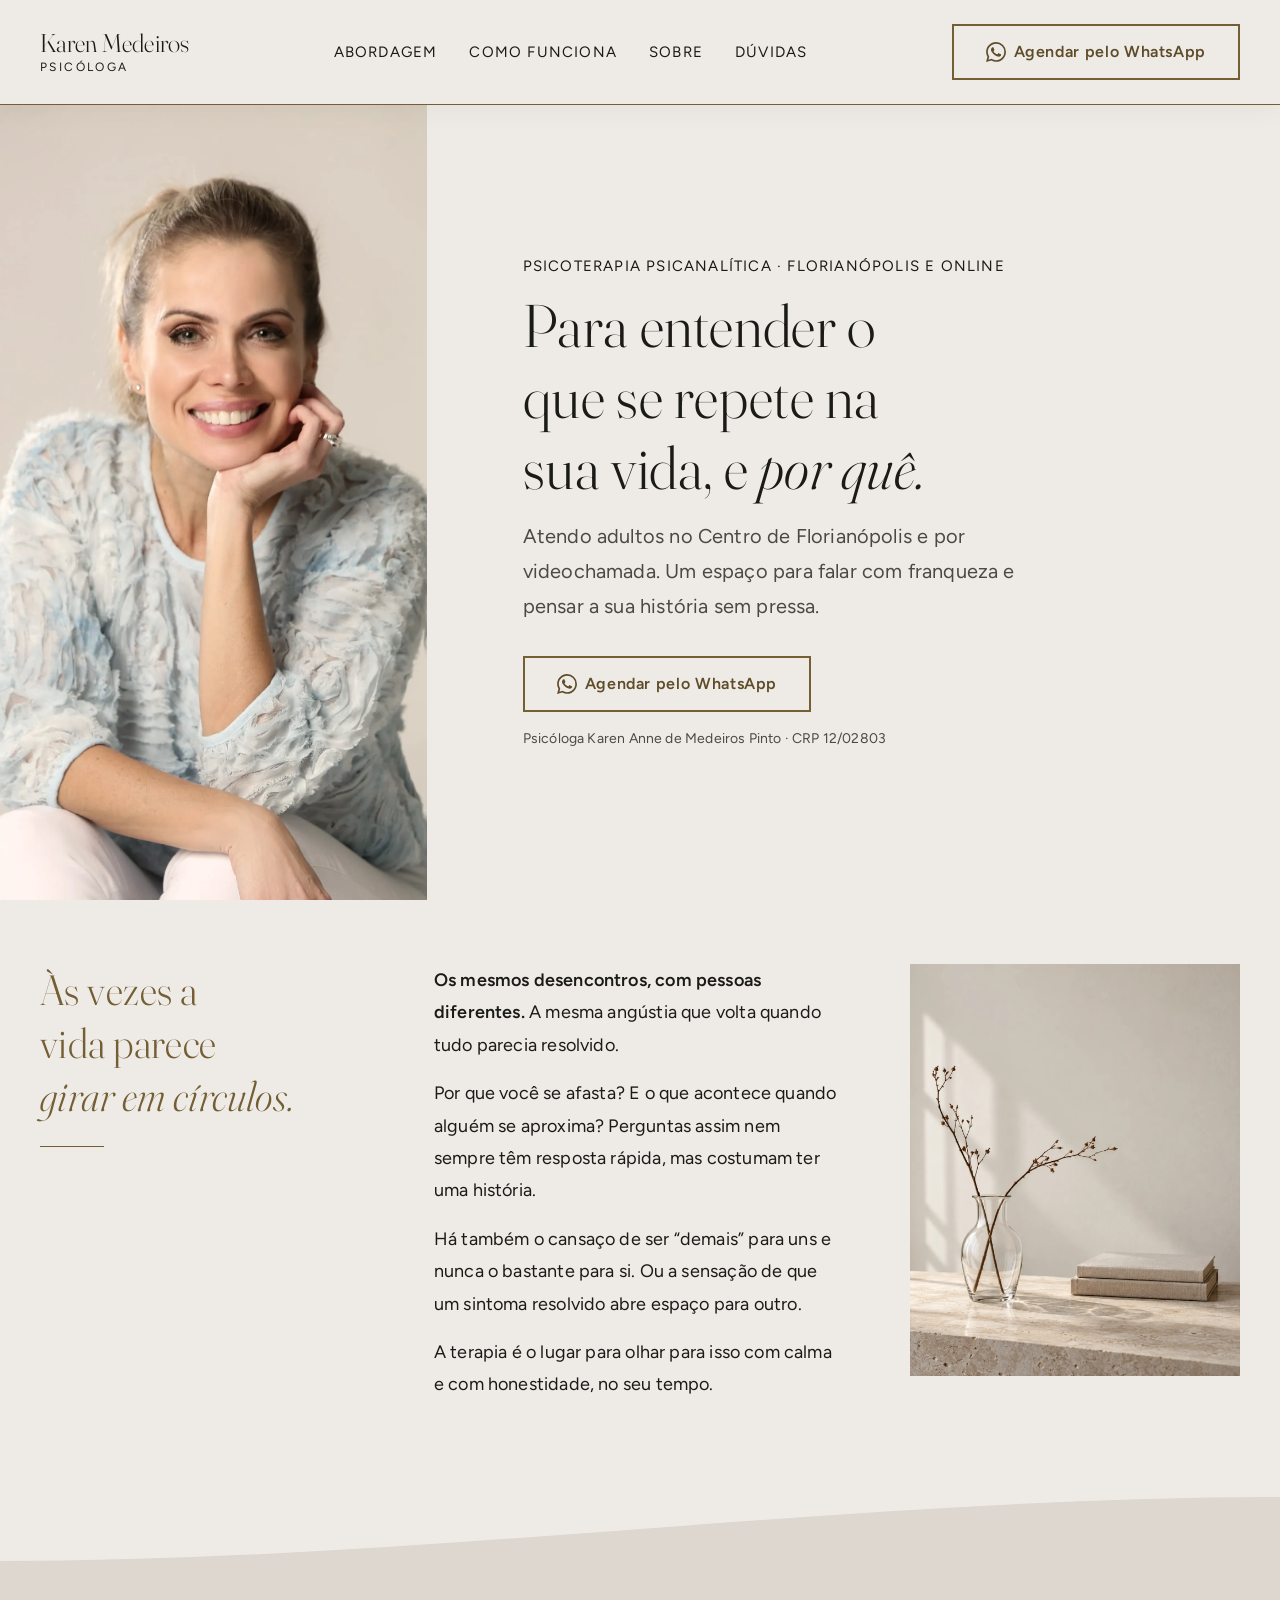
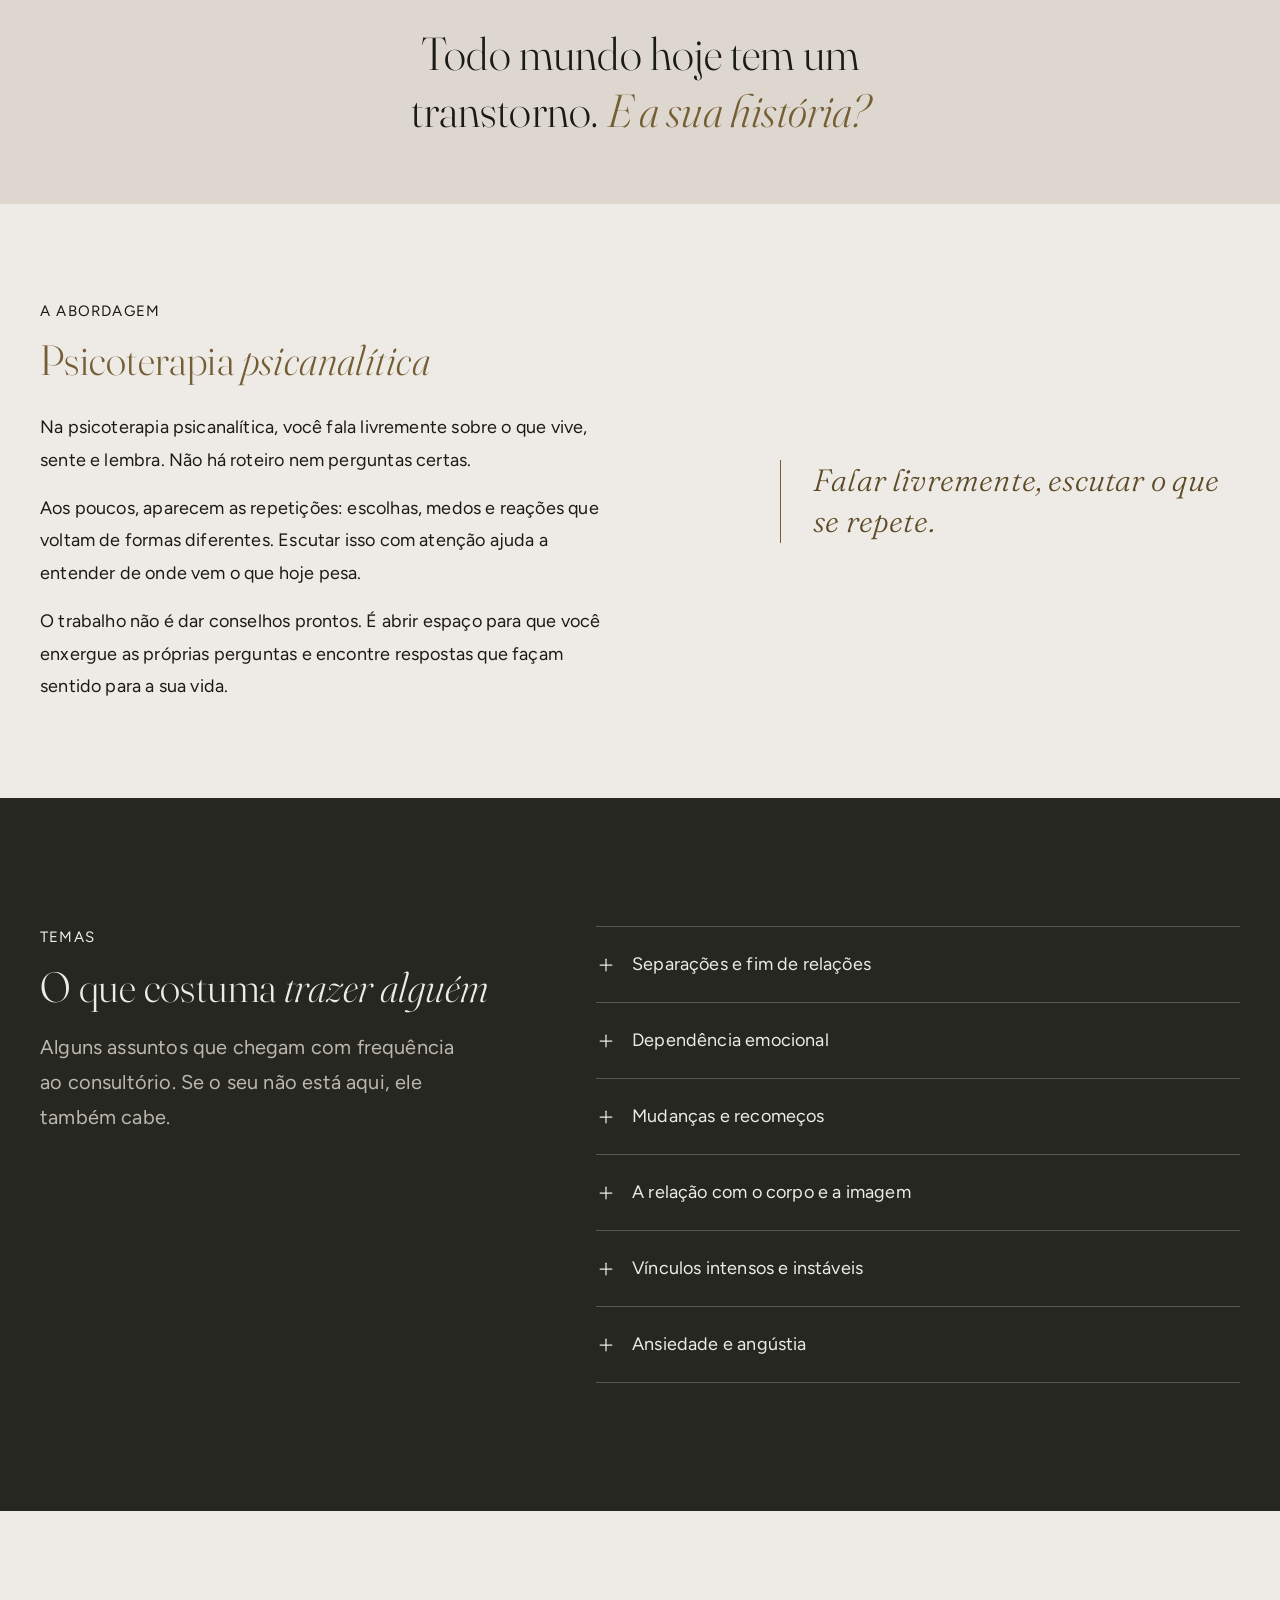
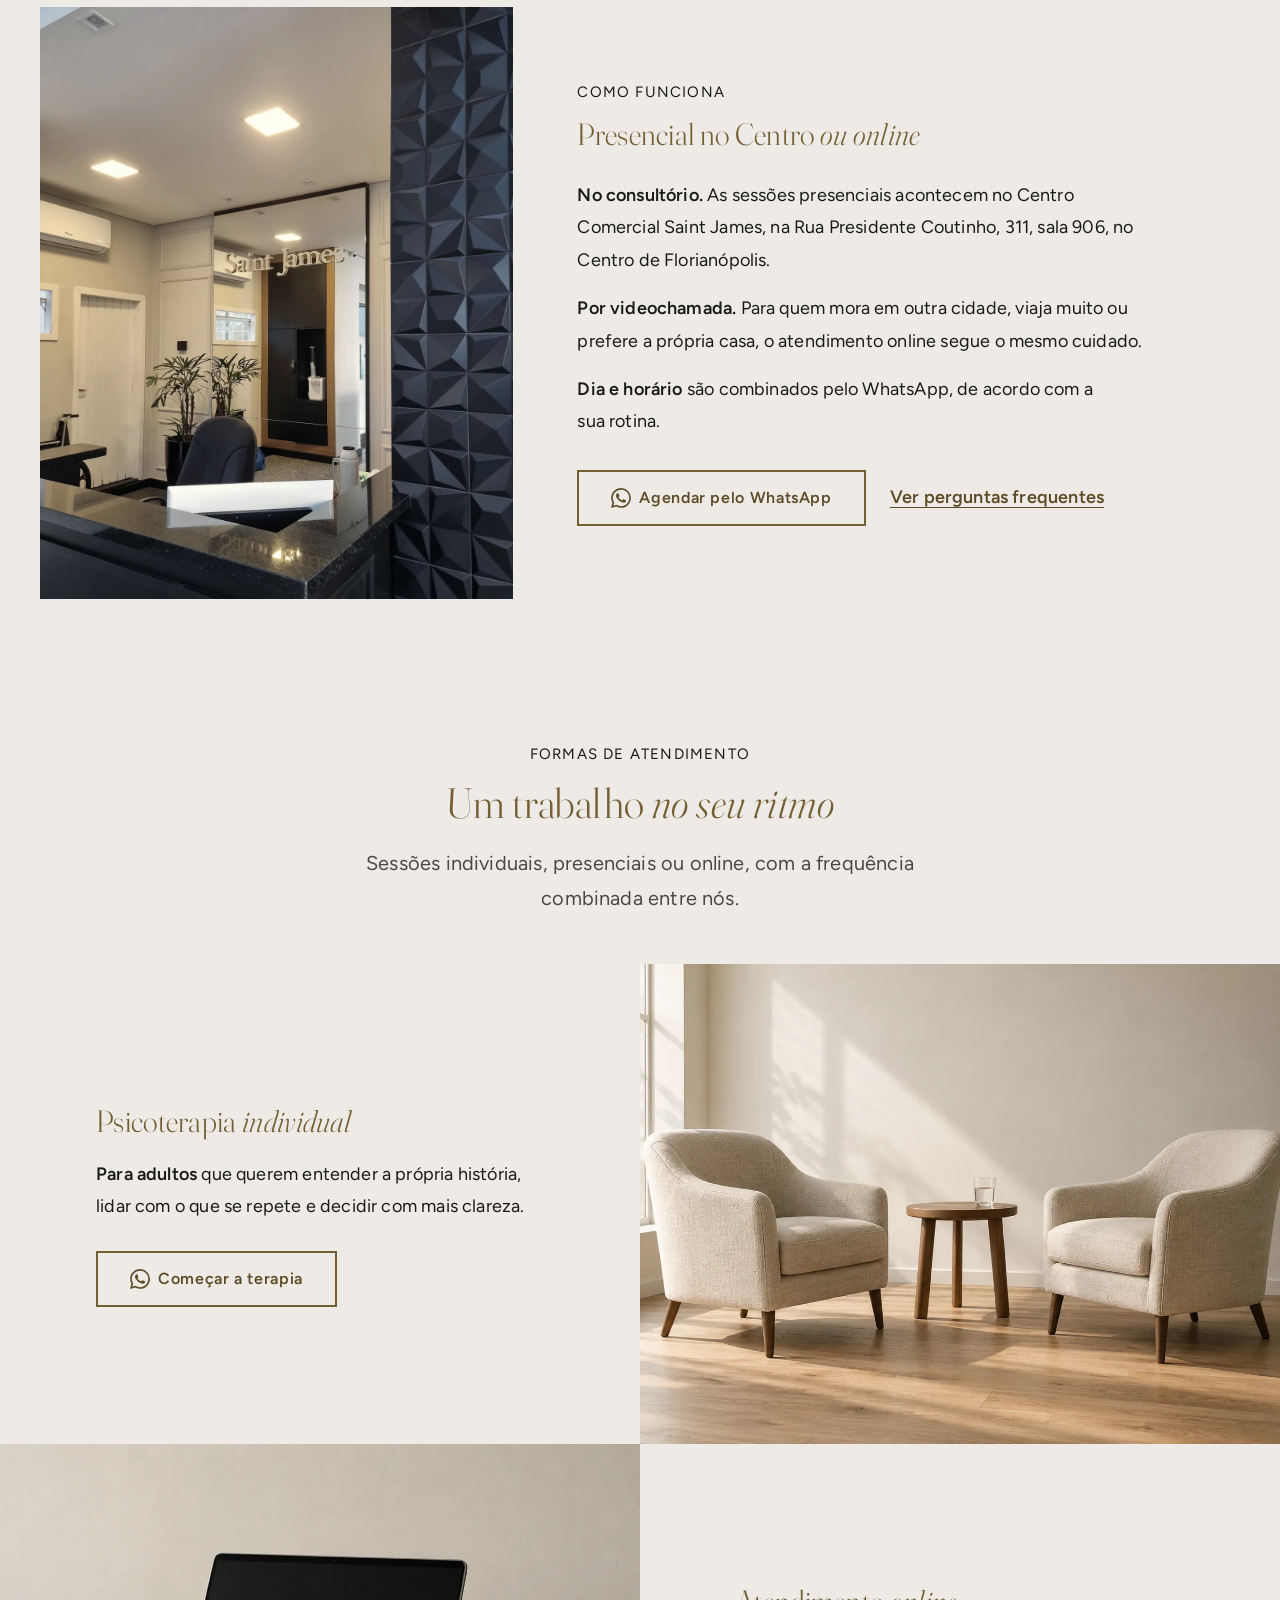
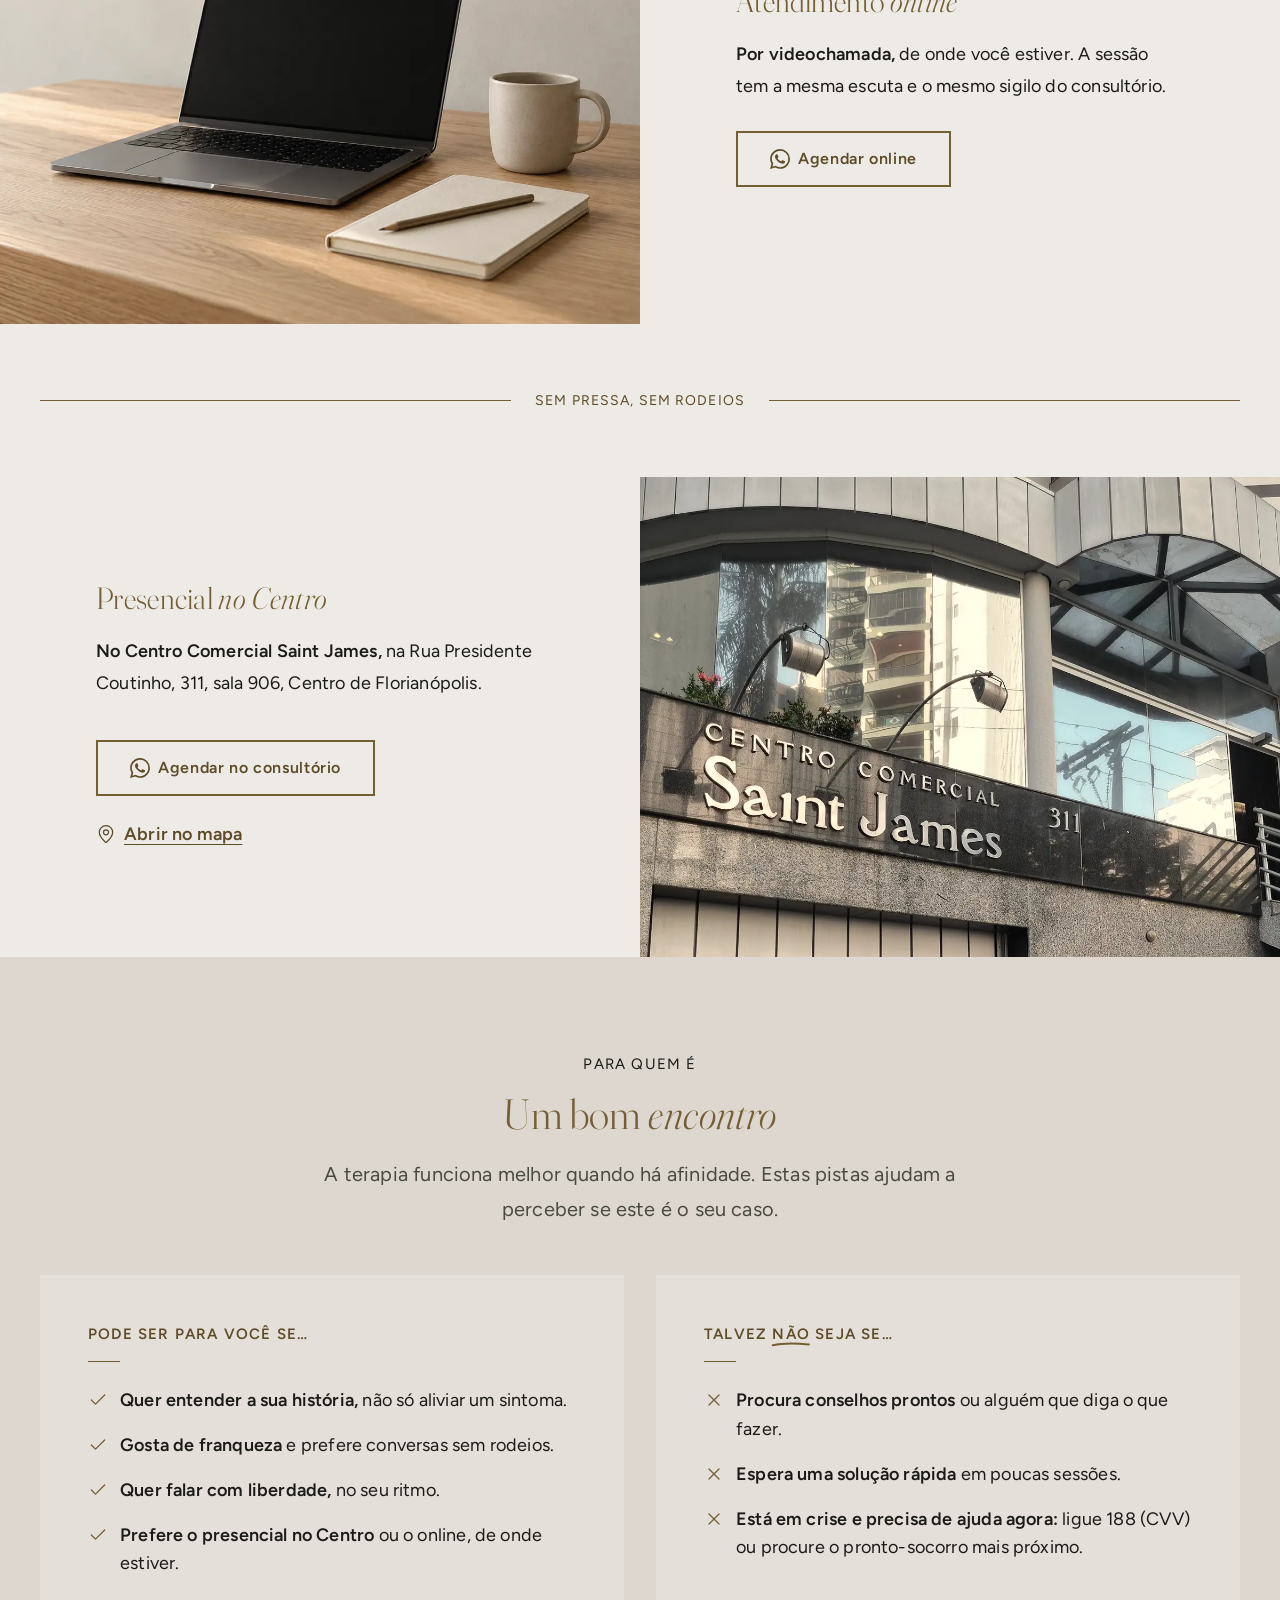
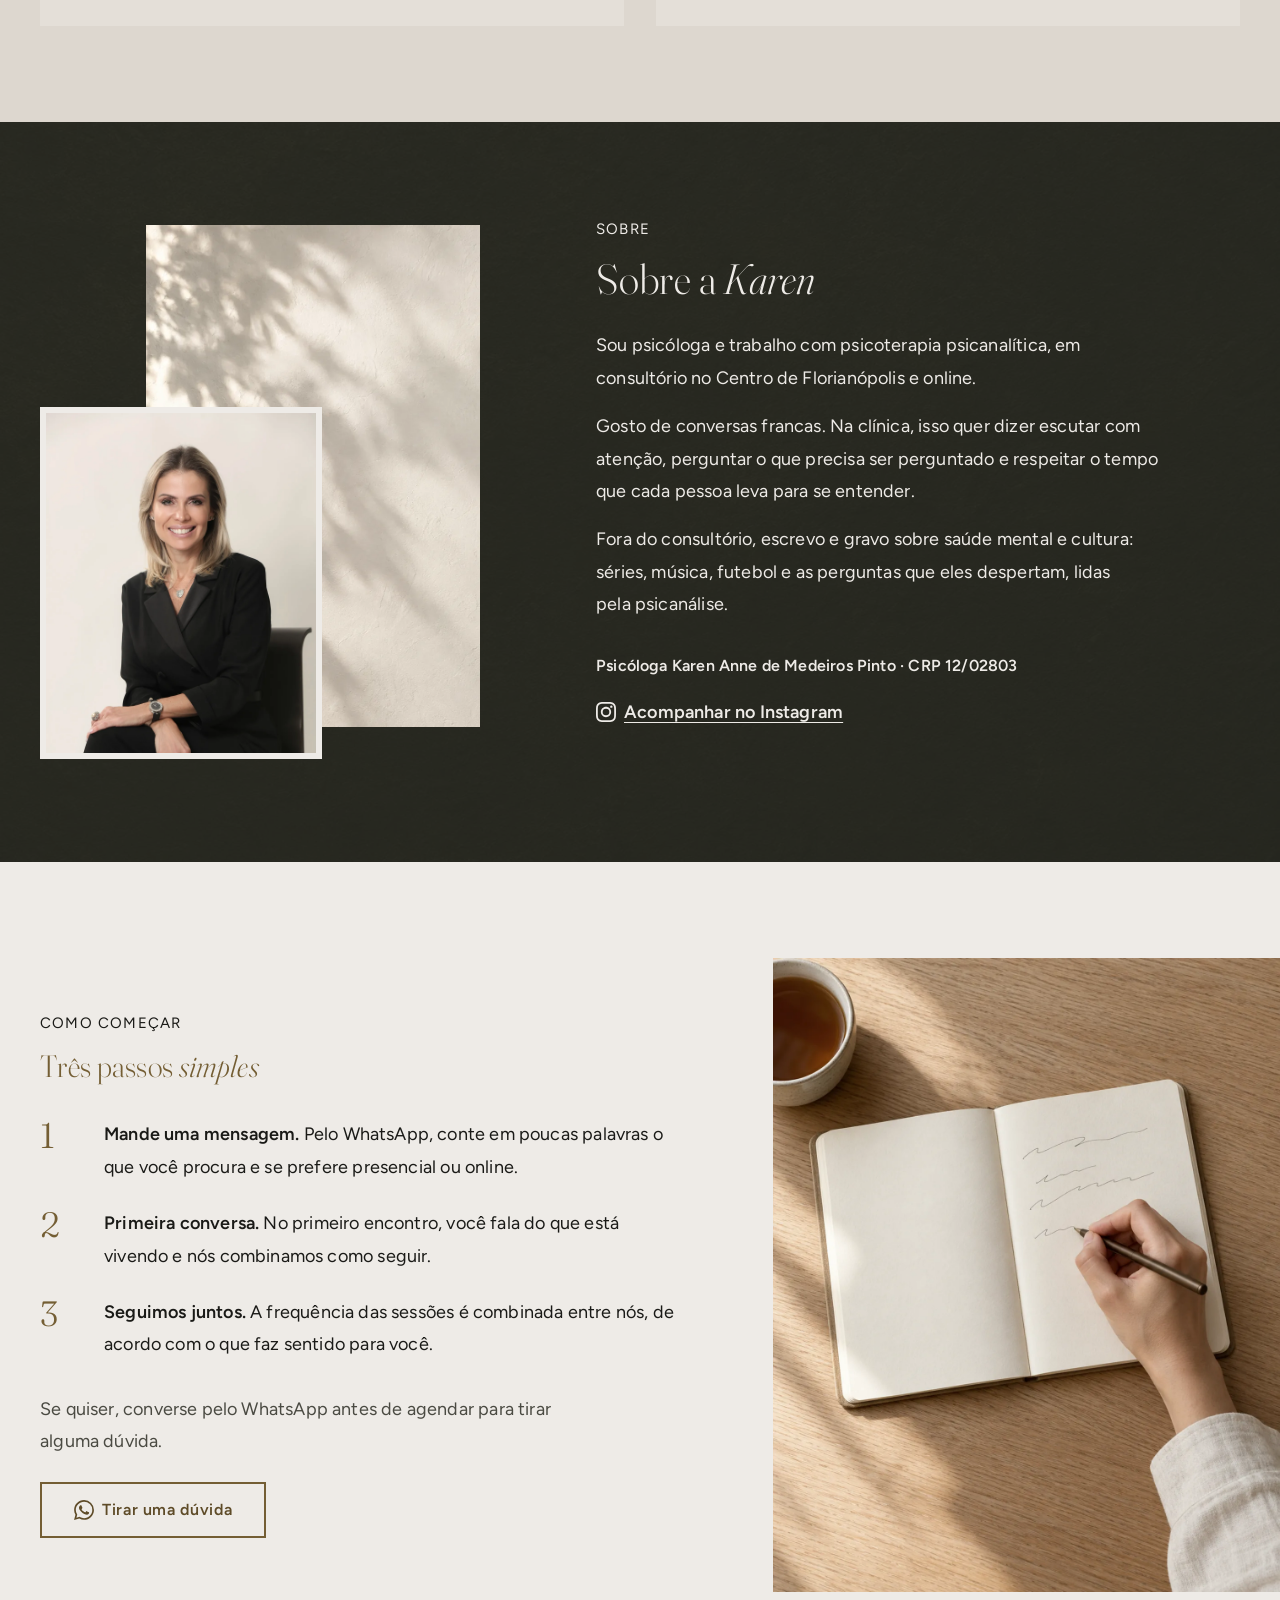
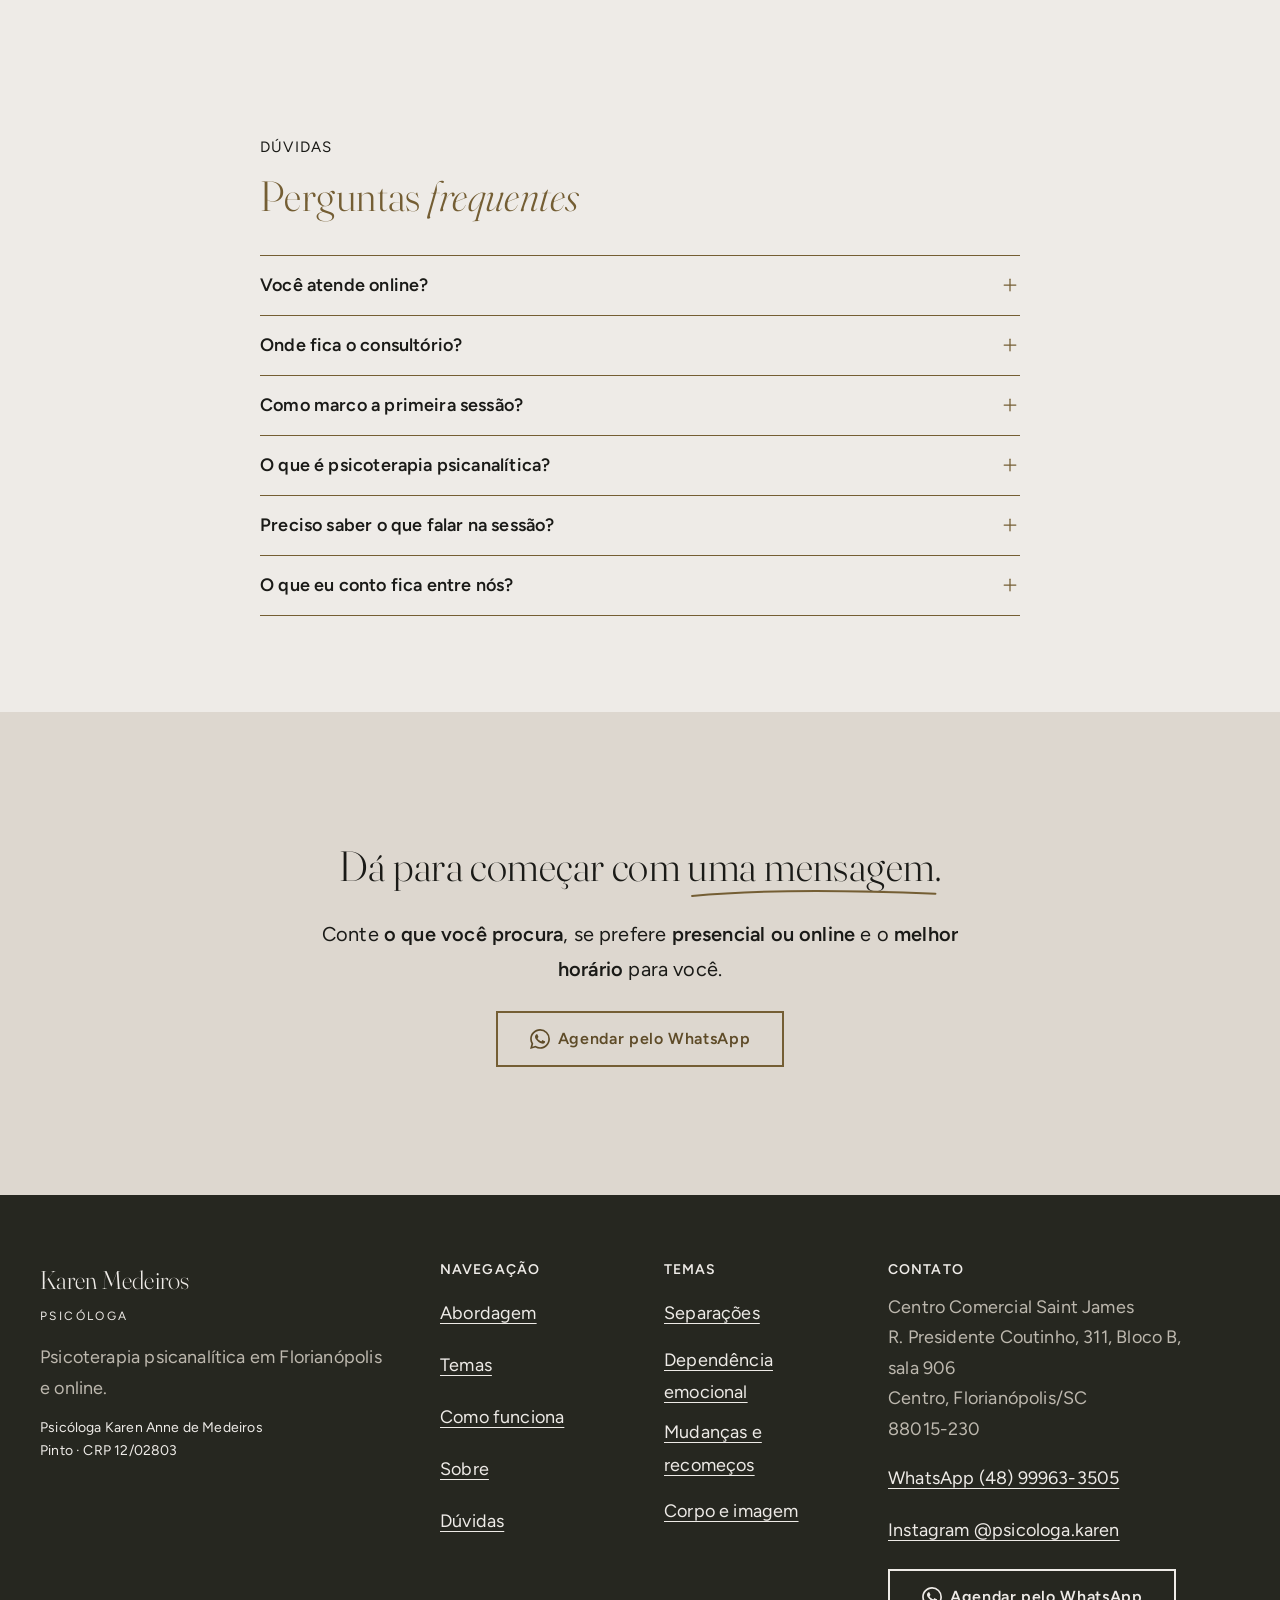
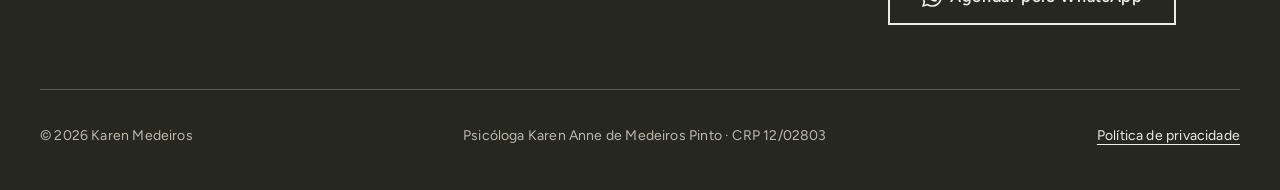
==== index.html @ 3f91f9f4 "Publicação inicial Co-Authored-By: Claude Sonnet 5.5 <noreply@anthropic.com>" ====
<!DOCTYPE html>
<html lang="pt-BR">
<head>
<meta charset="UTF-8">
<meta name="viewport" content="width=device-width, initial-scale=1">
<!-- PRÉ-VENDA: não remover até o Armin fechar a venda -->
<meta name="robots" content="noindex, nofollow">
<title>Psicóloga em Florianópolis | Karen Anne de Medeiros Pinto · CRP 12/02803</title>
<meta name="description" content="Psicoterapia psicanalítica com a psicóloga Karen Medeiros, no Centro de Florianópolis e online. Agende pelo WhatsApp.">
<meta property="og:title" content="Psicóloga Karen Medeiros · Florianópolis e online">
<meta property="og:description" content="Psicoterapia psicanalítica no Centro de Florianópolis e por videochamada. CRP 12/02803.">
<meta property="og:type" content="website">
<meta property="og:locale" content="pt_BR">
<meta property="og:image" content="assets/img/og-karen.jpg">
<meta name="theme-color" content="#EEEBE7">
<link rel="icon" href="data:image/svg+xml,%3Csvg xmlns='http://www.w3.org/2000/svg' viewBox='0 0 64 64'%3E%3Crect width='64' height='64' fill='%23EEEBE7'/%3E%3Ctext x='32' y='42' text-anchor='middle' font-family='Georgia,serif' font-size='28' fill='%23745E34'%3EKM%3C/text%3E%3C/svg%3E">
<link rel="preconnect" href="https://fonts.googleapis.com">
<link rel="preconnect" href="https://fonts.gstatic.com" crossorigin>
<link href="https://fonts.googleapis.com/css2?family=Fraunces:ital,opsz,wght@0,9..144,300;1,9..144,300&family=Figtree:wght@400;600&display=swap" rel="stylesheet">
<link rel="stylesheet" href="assets/css/base.css">
<link rel="stylesheet" href="assets/css/style.css">

<link rel="preload" as="image" href="assets/img/heroi-karen-celular.webp" media="(max-width: 899px)">
<link rel="preload" as="image" href="assets/img/heroi-karen.webp" media="(min-width: 900px)">
<script type="application/ld+json">
{
  "@context": "https://schema.org",
  "@graph": [
    {
      "@type": "Person",
      "@id": "#karen",
      "name": "Karen Anne de Medeiros Pinto",
      "alternateName": "Karen Medeiros",
      "jobTitle": "Psicóloga",
      "identifier": "CRP 12/02803",
      "image": "assets/img/og-karen.jpg",
      "sameAs": ["https://www.instagram.com/psicologa.karen/"],
      "worksFor": { "@id": "#consultorio" }
    },
    {
      "@type": "ProfessionalService",
      "@id": "#consultorio",
      "name": "Psicóloga Karen Medeiros",
      "description": "Psicoterapia psicanalítica presencial no Centro de Florianópolis e online.",
      "telephone": "+55 48 99963-3505",
      "image": "assets/img/og-karen.jpg",
      "address": {
        "@type": "PostalAddress",
        "streetAddress": "R. Presidente Coutinho, 311, Bloco B, Sala 906 - Centro Comercial Saint James",
        "addressLocality": "Florianópolis",
        "addressRegion": "SC",
        "postalCode": "88015-230",
        "addressCountry": "BR"
      },
      "geo": { "@type": "GeoCoordinates", "latitude": -27.5905388, "longitude": -48.5499712 },
      "founder": { "@id": "#karen" }
    }
  ]
}
</script>
</head>
<body>
<a class="pular-conteudo" href="#conteudo">Pular para o conteúdo</a>

<header class="cabecalho" data-header>
  <div class="container cabecalho__barra">
    <a class="marca" href="index.html" aria-label="Karen Medeiros, psicóloga: início">
      <span class="marca__nome">Karen Medeiros</span>
      <span class="marca__profissao">Psicóloga</span>
    </a>
    <nav class="cabecalho__nav" aria-label="Principal">
      <ul role="list">
        <li><a href="#abordagem">Abordagem</a></li>
        <li><a href="#como-funciona">Como funciona</a></li>
        <li><a href="#sobre">Sobre</a></li>
        <li><a href="#duvidas">Dúvidas</a></li>
      </ul>
    </nav>
    <a class="botao cabecalho__cta" href="https://wa.me/5548999633505?text=Ol%C3%A1%2C%20Karen%21%20Vi%20seu%20site%20e%20gostaria%20de%20agendar%20uma%20sess%C3%A3o." target="_blank" rel="noopener"><svg class="icone icone--marca" width="24" height="24" fill="currentColor" aria-hidden="true" focusable="false" role="img" viewBox="0 0 24 24" xmlns="http://www.w3.org/2000/svg"><path d="M17.472 14.382c-.297-.149-1.758-.867-2.03-.967-.273-.099-.471-.148-.67.15-.197.297-.767.966-.94 1.164-.173.199-.347.223-.644.075-.297-.15-1.255-.463-2.39-1.475-.883-.788-1.48-1.761-1.653-2.059-.173-.297-.018-.458.13-.606.134-.133.298-.347.446-.52.149-.174.198-.298.298-.497.099-.198.05-.371-.025-.52-.075-.149-.669-1.612-.916-2.207-.242-.579-.487-.5-.669-.51-.173-.008-.371-.01-.57-.01-.198 0-.52.074-.792.372-.272.297-1.04 1.016-1.04 2.479 0 1.462 1.065 2.875 1.213 3.074.149.198 2.096 3.2 5.077 4.487.709.306 1.262.489 1.694.625.712.227 1.36.195 1.871.118.571-.085 1.758-.719 2.006-1.413.248-.694.248-1.289.173-1.413-.074-.124-.272-.198-.57-.347m-5.421 7.403h-.004a9.87 9.87 0 01-5.031-1.378l-.361-.214-3.741.982.998-3.648-.235-.374a9.86 9.86 0 01-1.51-5.26c.001-5.45 4.436-9.884 9.888-9.884 2.64 0 5.122 1.03 6.988 2.898a9.825 9.825 0 012.893 6.994c-.003 5.45-4.437 9.884-9.885 9.884m8.413-18.297A11.815 11.815 0 0012.05 0C5.495 0 .16 5.335.157 11.892c0 2.096.547 4.142 1.588 5.945L.057 24l6.305-1.654a11.882 11.882 0 005.683 1.448h.005c6.554 0 11.89-5.335 11.893-11.893a11.821 11.821 0 00-3.48-8.413Z"/></svg><span>Agendar<span class="cabecalho__cta-extra"> pelo WhatsApp</span></span></a>
    <button class="cabecalho__menu" type="button" data-abrir-menu aria-expanded="false" aria-controls="menu-celular">
      <span class="sr-only">Abrir menu</span>
      <span class="cabecalho__tracos" aria-hidden="true"><span></span><span></span></span>
    </button>
  </div>
</header>

<nav class="menu-celular" id="menu-celular" aria-hidden="true" aria-label="Menu">
  <div class="menu-celular__topo">
    <span class="marca"><span class="marca__nome">Karen Medeiros</span><span class="marca__profissao">Psicóloga</span></span>
    <button class="menu-celular__fechar" type="button" data-fechar-menu><span class="sr-only">Fechar menu</span><svg aria-hidden="true" focusable="false" class="icone icone--x" xmlns="http://www.w3.org/2000/svg" width="24" height="24" viewBox="0 0 24 24" fill="none" stroke="currentColor" stroke-width="1.5" stroke-linecap="round" stroke-linejoin="round" ><path d="M18 6 6 18" /><path d="m6 6 12 12" /></svg></button>
  </div>
  <ul role="list" class="menu-celular__links">
    <li><a href="#abordagem">Abordagem</a></li>
    <li><a href="#temas">Temas</a></li>
    <li><a href="#como-funciona">Como funciona</a></li>
    <li><a href="#sobre">Sobre</a></li>
    <li><a href="#duvidas">Dúvidas</a></li>
  </ul>
  <div class="menu-celular__pe">
    <a class="botao" href="https://wa.me/5548999633505?text=Ol%C3%A1%2C%20Karen%21%20Vi%20seu%20site%20e%20gostaria%20de%20agendar%20uma%20sess%C3%A3o." target="_blank" rel="noopener"><svg class="icone icone--marca" width="24" height="24" fill="currentColor" aria-hidden="true" focusable="false" role="img" viewBox="0 0 24 24" xmlns="http://www.w3.org/2000/svg"><path d="M17.472 14.382c-.297-.149-1.758-.867-2.03-.967-.273-.099-.471-.148-.67.15-.197.297-.767.966-.94 1.164-.173.199-.347.223-.644.075-.297-.15-1.255-.463-2.39-1.475-.883-.788-1.48-1.761-1.653-2.059-.173-.297-.018-.458.13-.606.134-.133.298-.347.446-.52.149-.174.198-.298.298-.497.099-.198.05-.371-.025-.52-.075-.149-.669-1.612-.916-2.207-.242-.579-.487-.5-.669-.51-.173-.008-.371-.01-.57-.01-.198 0-.52.074-.792.372-.272.297-1.04 1.016-1.04 2.479 0 1.462 1.065 2.875 1.213 3.074.149.198 2.096 3.2 5.077 4.487.709.306 1.262.489 1.694.625.712.227 1.36.195 1.871.118.571-.085 1.758-.719 2.006-1.413.248-.694.248-1.289.173-1.413-.074-.124-.272-.198-.57-.347m-5.421 7.403h-.004a9.87 9.87 0 01-5.031-1.378l-.361-.214-3.741.982.998-3.648-.235-.374a9.86 9.86 0 01-1.51-5.26c.001-5.45 4.436-9.884 9.888-9.884 2.64 0 5.122 1.03 6.988 2.898a9.825 9.825 0 012.893 6.994c-.003 5.45-4.437 9.884-9.885 9.884m8.413-18.297A11.815 11.815 0 0012.05 0C5.495 0 .16 5.335.157 11.892c0 2.096.547 4.142 1.588 5.945L.057 24l6.305-1.654a11.882 11.882 0 005.683 1.448h.005c6.554 0 11.89-5.335 11.893-11.893a11.821 11.821 0 00-3.48-8.413Z"/></svg>Agendar pelo WhatsApp</a>
    <p class="identificacao">Psicóloga Karen Anne de Medeiros <span class="nowrap">Pinto · CRP 12/02803</span></p>
  </div>
</nav>


<main id="conteudo">

  <!-- 1. Herói -->
  <section class="heroi" id="inicio" data-heroi>
    <div class="heroi__foto">
      <picture>
        <source media="(max-width: 899px)" type="image/webp" srcset="assets/img/heroi-karen-celular.webp">
        <source media="(max-width: 899px)" srcset="assets/img/heroi-karen-celular.jpg">
        <source type="image/webp" srcset="assets/img/heroi-karen.webp">
        <img src="assets/img/heroi-karen.jpg" width="1600" height="2000" alt="Karen Medeiros, psicóloga, sorrindo, sentada com a mão apoiada no queixo, de suéter azul-claro" fetchpriority="high">
      </picture>
    </div>
    <div class="heroi__texto">
      <p class="rotulo">Psicoterapia psicanalítica · Florianópolis e online</p>
      <h1>Para entender o que se repete na sua vida, e <em>por quê.</em></h1>
      <p class="apoio">Atendo adultos no Centro de Florianópolis e por videochamada. Um espaço para falar com franqueza e pensar a sua história sem pressa.</p>
      <div class="acoes">
        <a class="botao" href="https://wa.me/5548999633505?text=Ol%C3%A1%2C%20Karen%21%20Vi%20seu%20site%20e%20gostaria%20de%20agendar%20uma%20sess%C3%A3o." target="_blank" rel="noopener"><svg class="icone icone--marca" width="24" height="24" fill="currentColor" aria-hidden="true" focusable="false" role="img" viewBox="0 0 24 24" xmlns="http://www.w3.org/2000/svg"><path d="M17.472 14.382c-.297-.149-1.758-.867-2.03-.967-.273-.099-.471-.148-.67.15-.197.297-.767.966-.94 1.164-.173.199-.347.223-.644.075-.297-.15-1.255-.463-2.39-1.475-.883-.788-1.48-1.761-1.653-2.059-.173-.297-.018-.458.13-.606.134-.133.298-.347.446-.52.149-.174.198-.298.298-.497.099-.198.05-.371-.025-.52-.075-.149-.669-1.612-.916-2.207-.242-.579-.487-.5-.669-.51-.173-.008-.371-.01-.57-.01-.198 0-.52.074-.792.372-.272.297-1.04 1.016-1.04 2.479 0 1.462 1.065 2.875 1.213 3.074.149.198 2.096 3.2 5.077 4.487.709.306 1.262.489 1.694.625.712.227 1.36.195 1.871.118.571-.085 1.758-.719 2.006-1.413.248-.694.248-1.289.173-1.413-.074-.124-.272-.198-.57-.347m-5.421 7.403h-.004a9.87 9.87 0 01-5.031-1.378l-.361-.214-3.741.982.998-3.648-.235-.374a9.86 9.86 0 01-1.51-5.26c.001-5.45 4.436-9.884 9.888-9.884 2.64 0 5.122 1.03 6.988 2.898a9.825 9.825 0 012.893 6.994c-.003 5.45-4.437 9.884-9.885 9.884m8.413-18.297A11.815 11.815 0 0012.05 0C5.495 0 .16 5.335.157 11.892c0 2.096.547 4.142 1.588 5.945L.057 24l6.305-1.654a11.882 11.882 0 005.683 1.448h.005c6.554 0 11.89-5.335 11.893-11.893a11.821 11.821 0 00-3.48-8.413Z"/></svg>Agendar pelo WhatsApp</a>
      </div>
      <p class="identificacao">Psicóloga Karen Anne de Medeiros <span class="nowrap">Pinto · CRP 12/02803</span></p>
    </div>
  </section>

  <!-- 2. Empatia -->
  <section class="secao empatia">
    <div class="container empatia__grade">
      <div class="empatia__titulo">
        <h2 class="revelar">Às vezes a vida parece <em>girar em círculos.</em></h2>
        <span class="filete" aria-hidden="true"></span>
      </div>
      <div class="texto">
        <p><strong>Os mesmos desencontros, com pessoas diferentes.</strong> A mesma angústia que volta quando tudo parecia resolvido.</p>
        <p>Por que você se afasta? E o que acontece quando alguém se aproxima? Perguntas assim nem sempre têm resposta rápida, mas costumam ter uma história.</p>
        <p>Há também o cansaço de ser “demais” para uns e nunca o bastante para si. Ou a sensação de que um sintoma resolvido abre espaço para outro.</p>
        <p>A terapia é o lugar para olhar para isso com calma e com honestidade, no seu tempo.</p>
      </div>
      <div class="midia empatia__foto revelar">
        <picture>
          <source type="image/webp" srcset="assets/img/natureza-morta-abordagem.webp">
          <img src="assets/img/natureza-morta-abordagem.jpg" width="1200" height="1500" loading="lazy" alt="Vaso de vidro com galhos secos e dois livros sobre uma mesa de pedra, à luz da janela">
        </picture>
      </div>
    </div>
  </section>

  <!-- 3. Frase grande -->
  <section class="frase" aria-label="Frase">
    <svg class="frase__arco" viewBox="0 0 1440 64" preserveAspectRatio="none" aria-hidden="true" focusable="false"><path d="M0 64 C 480 64 960 0 1440 0 L1440 64 Z"/></svg>
    <div class="container">
      <p class="frase__texto revelar">Todo mundo hoje tem um transtorno. <em>E a sua história?</em></p>
    </div>
  </section>

  <!-- 4. Abordagem -->
  <section class="secao abordagem" id="abordagem">
    <div class="container abordagem__grade">
      <div class="abordagem__texto">
      <p class="rotulo">A abordagem</p>
      <h2 class="revelar">Psicoterapia <em>psicanalítica</em></h2>
      <div class="texto">
        <p>Na psicoterapia psicanalítica, você fala livremente sobre o que vive, sente e lembra. Não há roteiro nem perguntas certas.</p>
        <p>Aos poucos, aparecem as repetições: escolhas, medos e reações que voltam de formas diferentes. Escutar isso com atenção ajuda a entender de onde vem o que hoje pesa.</p>
        <p>O trabalho não é dar conselhos prontos. É abrir espaço para que você enxergue as próprias perguntas e encontre respostas que façam sentido para a sua vida.</p>
      </div>
      </div>
      <p class="citacao revelar">Falar livremente, escutar o que se repete.</p>
    </div>
  </section>

  <!-- 5. Temas -->
  <section class="secao temas" id="temas">
    <div class="container temas__grade">
      <div class="temas__cabeca">
        <p class="rotulo">Temas</p>
        <h2 class="revelar">O que costuma <em>trazer alguém</em></h2>
        <p class="apoio">Alguns assuntos que chegam com frequência ao consultório. Se o seu não está aqui, ele também cabe.</p>
      </div>
      <ul role="list" class="temas__lista">
        <li><svg aria-hidden="true" focusable="false" class="icone icone--plus" xmlns="http://www.w3.org/2000/svg" width="24" height="24" viewBox="0 0 24 24" fill="none" stroke="currentColor" stroke-width="1.5" stroke-linecap="round" stroke-linejoin="round" ><path d="M5 12h14" /><path d="M12 5v14" /></svg><span>Separações e fim de relações</span></li>
        <li><svg aria-hidden="true" focusable="false" class="icone icone--plus" xmlns="http://www.w3.org/2000/svg" width="24" height="24" viewBox="0 0 24 24" fill="none" stroke="currentColor" stroke-width="1.5" stroke-linecap="round" stroke-linejoin="round" ><path d="M5 12h14" /><path d="M12 5v14" /></svg><span>Dependência emocional</span></li>
        <li><svg aria-hidden="true" focusable="false" class="icone icone--plus" xmlns="http://www.w3.org/2000/svg" width="24" height="24" viewBox="0 0 24 24" fill="none" stroke="currentColor" stroke-width="1.5" stroke-linecap="round" stroke-linejoin="round" ><path d="M5 12h14" /><path d="M12 5v14" /></svg><span>Mudanças e recomeços</span></li>
        <li><svg aria-hidden="true" focusable="false" class="icone icone--plus" xmlns="http://www.w3.org/2000/svg" width="24" height="24" viewBox="0 0 24 24" fill="none" stroke="currentColor" stroke-width="1.5" stroke-linecap="round" stroke-linejoin="round" ><path d="M5 12h14" /><path d="M12 5v14" /></svg><span>A relação com o corpo e a imagem</span></li>
        <li><svg aria-hidden="true" focusable="false" class="icone icone--plus" xmlns="http://www.w3.org/2000/svg" width="24" height="24" viewBox="0 0 24 24" fill="none" stroke="currentColor" stroke-width="1.5" stroke-linecap="round" stroke-linejoin="round" ><path d="M5 12h14" /><path d="M12 5v14" /></svg><span>Vínculos intensos e instáveis</span></li>
        <li><svg aria-hidden="true" focusable="false" class="icone icone--plus" xmlns="http://www.w3.org/2000/svg" width="24" height="24" viewBox="0 0 24 24" fill="none" stroke="currentColor" stroke-width="1.5" stroke-linecap="round" stroke-linejoin="round" ><path d="M5 12h14" /><path d="M12 5v14" /></svg><span>Ansiedade e angústia</span></li>
      </ul>
    </div>
  </section>

  <!-- 6. Como funciona -->
  <section class="secao funciona" id="como-funciona">
    <div class="container funciona__grade">
      <div class="midia funciona__foto revelar">
        <picture>
          <source type="image/webp" srcset="assets/img/como-funciona-recepcao.webp">
          <img src="assets/img/como-funciona-recepcao.jpg" width="1200" height="1500" loading="lazy" alt="Recepção do Centro Comercial Saint James, onde fica o consultório, com o letreiro do prédio ao fundo">
        </picture>
      </div>
      <div class="funciona__texto">
        <p class="rotulo">Como funciona</p>
        <h2 class="h3 revelar">Presencial no Centro <em>ou online</em></h2>
        <div class="texto">
          <p><strong>No consultório.</strong> As sessões presenciais acontecem no Centro Comercial Saint James, na Rua Presidente Coutinho, 311, sala 906, no Centro de Florianópolis.</p>
          <p><strong>Por videochamada.</strong> Para quem mora em outra cidade, viaja muito ou prefere a própria casa, o atendimento online segue o mesmo cuidado.</p>
          <p><strong>Dia e horário</strong> são combinados pelo WhatsApp, de acordo com a sua rotina.</p>
        </div>
        <div class="acoes">
          <a class="botao" href="https://wa.me/5548999633505?text=Ol%C3%A1%2C%20Karen%21%20Vi%20seu%20site%20e%20gostaria%20de%20agendar%20uma%20sess%C3%A3o%20presencial%20no%20Centro." target="_blank" rel="noopener"><svg class="icone icone--marca" width="24" height="24" fill="currentColor" aria-hidden="true" focusable="false" role="img" viewBox="0 0 24 24" xmlns="http://www.w3.org/2000/svg"><path d="M17.472 14.382c-.297-.149-1.758-.867-2.03-.967-.273-.099-.471-.148-.67.15-.197.297-.767.966-.94 1.164-.173.199-.347.223-.644.075-.297-.15-1.255-.463-2.39-1.475-.883-.788-1.48-1.761-1.653-2.059-.173-.297-.018-.458.13-.606.134-.133.298-.347.446-.52.149-.174.198-.298.298-.497.099-.198.05-.371-.025-.52-.075-.149-.669-1.612-.916-2.207-.242-.579-.487-.5-.669-.51-.173-.008-.371-.01-.57-.01-.198 0-.52.074-.792.372-.272.297-1.04 1.016-1.04 2.479 0 1.462 1.065 2.875 1.213 3.074.149.198 2.096 3.2 5.077 4.487.709.306 1.262.489 1.694.625.712.227 1.36.195 1.871.118.571-.085 1.758-.719 2.006-1.413.248-.694.248-1.289.173-1.413-.074-.124-.272-.198-.57-.347m-5.421 7.403h-.004a9.87 9.87 0 01-5.031-1.378l-.361-.214-3.741.982.998-3.648-.235-.374a9.86 9.86 0 01-1.51-5.26c.001-5.45 4.436-9.884 9.888-9.884 2.64 0 5.122 1.03 6.988 2.898a9.825 9.825 0 012.893 6.994c-.003 5.45-4.437 9.884-9.885 9.884m8.413-18.297A11.815 11.815 0 0012.05 0C5.495 0 .16 5.335.157 11.892c0 2.096.547 4.142 1.588 5.945L.057 24l6.305-1.654a11.882 11.882 0 005.683 1.448h.005c6.554 0 11.89-5.335 11.893-11.893a11.821 11.821 0 00-3.48-8.413Z"/></svg>Agendar pelo WhatsApp</a>
          <a class="link" href="#duvidas">Ver perguntas frequentes</a>
        </div>
      </div>
    </div>
  </section>

  <!-- 7–9. Formas de atendimento -->
  <section class="atendimento" id="atendimento">
    <div class="container--estreito atendimento__intro">
      <p class="rotulo">Formas de atendimento</p>
      <h2 class="revelar">Um trabalho <em>no seu ritmo</em></h2>
      <p class="apoio">Sessões individuais, presenciais ou online, com a frequência combinada entre nós.</p>
    </div>

    <div class="tabuleiro">
      <div class="tabuleiro__par">
        <div class="tabuleiro__texto">
          <h3>Psicoterapia <em>individual</em></h3>
          <p><strong>Para adultos</strong> que querem entender a própria história, lidar com o que se repete e decidir com mais clareza.</p>
          <a class="botao" href="https://wa.me/5548999633505?text=Ol%C3%A1%2C%20Karen%21%20Vi%20seu%20site%20e%20gostaria%20de%20come%C3%A7ar%20a%20terapia." target="_blank" rel="noopener"><svg class="icone icone--marca" width="24" height="24" fill="currentColor" aria-hidden="true" focusable="false" role="img" viewBox="0 0 24 24" xmlns="http://www.w3.org/2000/svg"><path d="M17.472 14.382c-.297-.149-1.758-.867-2.03-.967-.273-.099-.471-.148-.67.15-.197.297-.767.966-.94 1.164-.173.199-.347.223-.644.075-.297-.15-1.255-.463-2.39-1.475-.883-.788-1.48-1.761-1.653-2.059-.173-.297-.018-.458.13-.606.134-.133.298-.347.446-.52.149-.174.198-.298.298-.497.099-.198.05-.371-.025-.52-.075-.149-.669-1.612-.916-2.207-.242-.579-.487-.5-.669-.51-.173-.008-.371-.01-.57-.01-.198 0-.52.074-.792.372-.272.297-1.04 1.016-1.04 2.479 0 1.462 1.065 2.875 1.213 3.074.149.198 2.096 3.2 5.077 4.487.709.306 1.262.489 1.694.625.712.227 1.36.195 1.871.118.571-.085 1.758-.719 2.006-1.413.248-.694.248-1.289.173-1.413-.074-.124-.272-.198-.57-.347m-5.421 7.403h-.004a9.87 9.87 0 01-5.031-1.378l-.361-.214-3.741.982.998-3.648-.235-.374a9.86 9.86 0 01-1.51-5.26c.001-5.45 4.436-9.884 9.888-9.884 2.64 0 5.122 1.03 6.988 2.898a9.825 9.825 0 012.893 6.994c-.003 5.45-4.437 9.884-9.885 9.884m8.413-18.297A11.815 11.815 0 0012.05 0C5.495 0 .16 5.335.157 11.892c0 2.096.547 4.142 1.588 5.945L.057 24l6.305-1.654a11.882 11.882 0 005.683 1.448h.005c6.554 0 11.89-5.335 11.893-11.893a11.821 11.821 0 00-3.48-8.413Z"/></svg>Começar a terapia</a>
        </div>
        <div class="tabuleiro__foto revelar">
          <picture>
            <source type="image/webp" srcset="assets/img/atendimento-individual.webp">
            <img src="assets/img/atendimento-individual.jpg" width="1200" height="900" loading="lazy" alt="Duas poltronas de linho frente a frente, com uma mesinha e um copo d’água, à luz da janela">
          </picture>
        </div>
      </div>
      <div class="tabuleiro__par tabuleiro__par--invertido">
        <div class="tabuleiro__texto">
          <h3>Atendimento <em>online</em></h3>
          <p><strong>Por videochamada,</strong> de onde você estiver. A sessão tem a mesma escuta e o mesmo sigilo do consultório.</p>
          <a class="botao" href="https://wa.me/5548999633505?text=Ol%C3%A1%2C%20Karen%21%20Vi%20seu%20site%20e%20gostaria%20de%20saber%20sobre%20o%20atendimento%20online." target="_blank" rel="noopener"><svg class="icone icone--marca" width="24" height="24" fill="currentColor" aria-hidden="true" focusable="false" role="img" viewBox="0 0 24 24" xmlns="http://www.w3.org/2000/svg"><path d="M17.472 14.382c-.297-.149-1.758-.867-2.03-.967-.273-.099-.471-.148-.67.15-.197.297-.767.966-.94 1.164-.173.199-.347.223-.644.075-.297-.15-1.255-.463-2.39-1.475-.883-.788-1.48-1.761-1.653-2.059-.173-.297-.018-.458.13-.606.134-.133.298-.347.446-.52.149-.174.198-.298.298-.497.099-.198.05-.371-.025-.52-.075-.149-.669-1.612-.916-2.207-.242-.579-.487-.5-.669-.51-.173-.008-.371-.01-.57-.01-.198 0-.52.074-.792.372-.272.297-1.04 1.016-1.04 2.479 0 1.462 1.065 2.875 1.213 3.074.149.198 2.096 3.2 5.077 4.487.709.306 1.262.489 1.694.625.712.227 1.36.195 1.871.118.571-.085 1.758-.719 2.006-1.413.248-.694.248-1.289.173-1.413-.074-.124-.272-.198-.57-.347m-5.421 7.403h-.004a9.87 9.87 0 01-5.031-1.378l-.361-.214-3.741.982.998-3.648-.235-.374a9.86 9.86 0 01-1.51-5.26c.001-5.45 4.436-9.884 9.888-9.884 2.64 0 5.122 1.03 6.988 2.898a9.825 9.825 0 012.893 6.994c-.003 5.45-4.437 9.884-9.885 9.884m8.413-18.297A11.815 11.815 0 0012.05 0C5.495 0 .16 5.335.157 11.892c0 2.096.547 4.142 1.588 5.945L.057 24l6.305-1.654a11.882 11.882 0 005.683 1.448h.005c6.554 0 11.89-5.335 11.893-11.893a11.821 11.821 0 00-3.48-8.413Z"/></svg>Agendar online</a>
        </div>
        <div class="tabuleiro__foto revelar">
          <picture>
            <source type="image/webp" srcset="assets/img/atendimento-online.webp">
            <img src="assets/img/atendimento-online.jpg" width="1200" height="900" loading="lazy" alt="Notebook aberto, com a tela apagada, sobre uma mesa de madeira, com caneca e caderno ao lado">
          </picture>
        </div>
      </div>

      <div class="container divisoria" role="presentation">
        <span class="divisoria__fio"></span>
        <span class="divisoria__rotulo">Sem pressa, sem rodeios</span>
        <span class="divisoria__fio"></span>
      </div>

      <div class="tabuleiro__par">
        <div class="tabuleiro__texto">
          <h3>Presencial <em>no Centro</em></h3>
          <p><strong>No Centro Comercial Saint James,</strong> na Rua Presidente Coutinho, 311, sala 906, Centro de Florianópolis.</p>
          <div class="acoes">
            <a class="botao" href="https://wa.me/5548999633505?text=Ol%C3%A1%2C%20Karen%21%20Vi%20seu%20site%20e%20gostaria%20de%20agendar%20uma%20sess%C3%A3o%20presencial%20no%20Centro." target="_blank" rel="noopener"><svg class="icone icone--marca" width="24" height="24" fill="currentColor" aria-hidden="true" focusable="false" role="img" viewBox="0 0 24 24" xmlns="http://www.w3.org/2000/svg"><path d="M17.472 14.382c-.297-.149-1.758-.867-2.03-.967-.273-.099-.471-.148-.67.15-.197.297-.767.966-.94 1.164-.173.199-.347.223-.644.075-.297-.15-1.255-.463-2.39-1.475-.883-.788-1.48-1.761-1.653-2.059-.173-.297-.018-.458.13-.606.134-.133.298-.347.446-.52.149-.174.198-.298.298-.497.099-.198.05-.371-.025-.52-.075-.149-.669-1.612-.916-2.207-.242-.579-.487-.5-.669-.51-.173-.008-.371-.01-.57-.01-.198 0-.52.074-.792.372-.272.297-1.04 1.016-1.04 2.479 0 1.462 1.065 2.875 1.213 3.074.149.198 2.096 3.2 5.077 4.487.709.306 1.262.489 1.694.625.712.227 1.36.195 1.871.118.571-.085 1.758-.719 2.006-1.413.248-.694.248-1.289.173-1.413-.074-.124-.272-.198-.57-.347m-5.421 7.403h-.004a9.87 9.87 0 01-5.031-1.378l-.361-.214-3.741.982.998-3.648-.235-.374a9.86 9.86 0 01-1.51-5.26c.001-5.45 4.436-9.884 9.888-9.884 2.64 0 5.122 1.03 6.988 2.898a9.825 9.825 0 012.893 6.994c-.003 5.45-4.437 9.884-9.885 9.884m8.413-18.297A11.815 11.815 0 0012.05 0C5.495 0 .16 5.335.157 11.892c0 2.096.547 4.142 1.588 5.945L.057 24l6.305-1.654a11.882 11.882 0 005.683 1.448h.005c6.554 0 11.89-5.335 11.893-11.893a11.821 11.821 0 00-3.48-8.413Z"/></svg>Agendar no consultório</a>
            <a class="link" href="https://www.google.com/maps/search/?api=1&amp;query=Psic%C3%B3loga%20Karen%20Medeiros&amp;query_place_id=ChIJx_zJnyI4J5URAMPRd33_oOg" target="_blank" rel="noopener"><svg aria-hidden="true" focusable="false" class="icone icone--map-pin" xmlns="http://www.w3.org/2000/svg" width="24" height="24" viewBox="0 0 24 24" fill="none" stroke="currentColor" stroke-width="1.5" stroke-linecap="round" stroke-linejoin="round" ><path d="M20 10c0 4.993-5.539 10.193-7.399 11.799a1 1 0 0 1-1.202 0C9.539 20.193 4 14.993 4 10a8 8 0 0 1 16 0" /><circle cx="12" cy="10" r="3" /></svg>Abrir no mapa</a>
          </div>
        </div>
        <div class="tabuleiro__foto revelar">
          <picture>
            <source type="image/webp" srcset="assets/img/atendimento-presencial-fachada.webp">
            <img src="assets/img/atendimento-presencial-fachada.jpg" width="1200" height="900" loading="lazy" alt="Fachada do Centro Comercial Saint James, número 311 da Rua Presidente Coutinho">
          </picture>
        </div>
      </div>
    </div>
  </section>

  <!-- 10. Para quem é -->
  <section class="secao para-quem" id="para-quem">
    <div class="container">
      <div class="para-quem__cabeca">
        <p class="rotulo">Para quem é</p>
        <h2 class="revelar">Um bom <em>encontro</em></h2>
        <p class="apoio">A terapia funciona melhor quando há afinidade. Estas pistas ajudam a perceber se este é o seu caso.</p>
      </div>
      <div class="para-quem__cartoes">
        <div class="cartao">
          <h3 class="cartao__rotulo">Pode ser para você se…</h3>
          <ul role="list" class="cartao__lista">
            <li><svg aria-hidden="true" focusable="false" class="icone icone--check" xmlns="http://www.w3.org/2000/svg" width="24" height="24" viewBox="0 0 24 24" fill="none" stroke="currentColor" stroke-width="1.5" stroke-linecap="round" stroke-linejoin="round" ><path d="M20 6 9 17l-5-5" /></svg><span><strong>Quer entender a sua história,</strong> não só aliviar um sintoma.</span></li>
            <li><svg aria-hidden="true" focusable="false" class="icone icone--check" xmlns="http://www.w3.org/2000/svg" width="24" height="24" viewBox="0 0 24 24" fill="none" stroke="currentColor" stroke-width="1.5" stroke-linecap="round" stroke-linejoin="round" ><path d="M20 6 9 17l-5-5" /></svg><span><strong>Gosta de franqueza</strong> e prefere conversas sem rodeios.</span></li>
            <li><svg aria-hidden="true" focusable="false" class="icone icone--check" xmlns="http://www.w3.org/2000/svg" width="24" height="24" viewBox="0 0 24 24" fill="none" stroke="currentColor" stroke-width="1.5" stroke-linecap="round" stroke-linejoin="round" ><path d="M20 6 9 17l-5-5" /></svg><span><strong>Quer falar com liberdade,</strong> no seu ritmo.</span></li>
            <li><svg aria-hidden="true" focusable="false" class="icone icone--check" xmlns="http://www.w3.org/2000/svg" width="24" height="24" viewBox="0 0 24 24" fill="none" stroke="currentColor" stroke-width="1.5" stroke-linecap="round" stroke-linejoin="round" ><path d="M20 6 9 17l-5-5" /></svg><span><strong>Prefere o presencial no Centro</strong> ou o online, de onde estiver.</span></li>
          </ul>
        </div>
        <div class="cartao">
          <h3 class="cartao__rotulo">Talvez <span class="sublinhado">não<svg viewBox="0 0 100 12" preserveAspectRatio="none" aria-hidden="true" focusable="false"><path d="M2 8 C 25 3, 55 2, 98 6"/></svg></span> seja se…</h3>
          <ul role="list" class="cartao__lista">
            <li><svg aria-hidden="true" focusable="false" class="icone icone--x" xmlns="http://www.w3.org/2000/svg" width="24" height="24" viewBox="0 0 24 24" fill="none" stroke="currentColor" stroke-width="1.5" stroke-linecap="round" stroke-linejoin="round" ><path d="M18 6 6 18" /><path d="m6 6 12 12" /></svg><span><strong>Procura conselhos prontos</strong> ou alguém que diga o que fazer.</span></li>
            <li><svg aria-hidden="true" focusable="false" class="icone icone--x" xmlns="http://www.w3.org/2000/svg" width="24" height="24" viewBox="0 0 24 24" fill="none" stroke="currentColor" stroke-width="1.5" stroke-linecap="round" stroke-linejoin="round" ><path d="M18 6 6 18" /><path d="m6 6 12 12" /></svg><span><strong>Espera uma solução rápida</strong> em poucas sessões.</span></li>
            <li><svg aria-hidden="true" focusable="false" class="icone icone--x" xmlns="http://www.w3.org/2000/svg" width="24" height="24" viewBox="0 0 24 24" fill="none" stroke="currentColor" stroke-width="1.5" stroke-linecap="round" stroke-linejoin="round" ><path d="M18 6 6 18" /><path d="m6 6 12 12" /></svg><span><strong>Está em crise e precisa de ajuda agora:</strong> ligue 188 (CVV) ou procure o pronto-socorro mais próximo.</span></li>
          </ul>
        </div>
      </div>
    </div>
  </section>

  <!-- 11. Sobre -->
  <section class="secao sobre" id="sobre">
    <div class="sobre__fundo" aria-hidden="true">
      <picture>
        <source type="image/webp" srcset="assets/img/sobre-textura.webp">
        <img src="assets/img/sobre-textura.jpg" width="1600" height="1067" loading="lazy" alt="">
      </picture>
    </div>
    <div class="container sobre__grade">
      <div class="sobre__fotos revelar">
        <div class="sobre__painel">
          <picture>
            <source type="image/webp" srcset="assets/img/sobre-painel-folhas.webp">
            <img src="assets/img/sobre-painel-folhas.jpg" width="800" height="1195" loading="lazy" alt="">
          </picture>
        </div>
        <div class="sobre__retrato">
          <picture>
            <source type="image/webp" srcset="assets/img/sobre-karen.webp">
            <img src="assets/img/sobre-karen.jpg" width="1200" height="1500" loading="lazy" alt="Karen Medeiros de blazer preto, sorrindo, sentada numa poltrona">
          </picture>
        </div>
      </div>
      <div class="sobre__texto">
        <p class="rotulo">Sobre</p>
        <h2 class="revelar">Sobre a <em>Karen</em></h2>
        <div class="texto">
          <p>Sou psicóloga e trabalho com psicoterapia psicanalítica, em consultório no Centro de Florianópolis e online.</p>
          <p>Gosto de conversas francas. Na clínica, isso quer dizer escutar com atenção, perguntar o que precisa ser perguntado e respeitar o tempo que cada pessoa leva para se entender.</p>
          <p>Fora do consultório, escrevo e gravo sobre saúde mental e cultura: séries, música, futebol e as perguntas que eles despertam, lidas pela psicanálise.</p>
        </div>
        <p class="identificacao identificacao--destaque">Psicóloga Karen Anne de Medeiros <span class="nowrap">Pinto · CRP 12/02803</span></p>
        <a class="link" href="https://www.instagram.com/psicologa.karen/" target="_blank" rel="noopener"><svg class="icone icone--marca" width="24" height="24" fill="currentColor" aria-hidden="true" focusable="false" role="img" viewBox="0 0 24 24" xmlns="http://www.w3.org/2000/svg"><path d="M7.0301.084c-1.2768.0602-2.1487.264-2.911.5634-.7888.3075-1.4575.72-2.1228 1.3877-.6652.6677-1.075 1.3368-1.3802 2.127-.2954.7638-.4956 1.6365-.552 2.914-.0564 1.2775-.0689 1.6882-.0626 4.947.0062 3.2586.0206 3.6671.0825 4.9473.061 1.2765.264 2.1482.5635 2.9107.308.7889.72 1.4573 1.388 2.1228.6679.6655 1.3365 1.0743 2.1285 1.38.7632.295 1.6361.4961 2.9134.552 1.2773.056 1.6884.069 4.9462.0627 3.2578-.0062 3.668-.0207 4.9478-.0814 1.28-.0607 2.147-.2652 2.9098-.5633.7889-.3086 1.4578-.72 2.1228-1.3881.665-.6682 1.0745-1.3378 1.3795-2.1284.2957-.7632.4966-1.636.552-2.9124.056-1.2809.0692-1.6898.063-4.948-.0063-3.2583-.021-3.6668-.0817-4.9465-.0607-1.2797-.264-2.1487-.5633-2.9117-.3084-.7889-.72-1.4568-1.3876-2.1228C21.2982 1.33 20.628.9208 19.8378.6165 19.074.321 18.2017.1197 16.9244.0645 15.6471.0093 15.236-.005 11.977.0014 8.718.0076 8.31.0215 7.0301.0839m.1402 21.6932c-1.17-.0509-1.8053-.2453-2.2287-.408-.5606-.216-.96-.4771-1.3819-.895-.422-.4178-.6811-.8186-.9-1.378-.1644-.4234-.3624-1.058-.4171-2.228-.0595-1.2645-.072-1.6442-.079-4.848-.007-3.2037.0053-3.583.0607-4.848.05-1.169.2456-1.805.408-2.2282.216-.5613.4762-.96.895-1.3816.4188-.4217.8184-.6814 1.3783-.9003.423-.1651 1.0575-.3614 2.227-.4171 1.2655-.06 1.6447-.072 4.848-.079 3.2033-.007 3.5835.005 4.8495.0608 1.169.0508 1.8053.2445 2.228.408.5608.216.96.4754 1.3816.895.4217.4194.6816.8176.9005 1.3787.1653.4217.3617 1.056.4169 2.2263.0602 1.2655.0739 1.645.0796 4.848.0058 3.203-.0055 3.5834-.061 4.848-.051 1.17-.245 1.8055-.408 2.2294-.216.5604-.4763.96-.8954 1.3814-.419.4215-.8181.6811-1.3783.9-.4224.1649-1.0577.3617-2.2262.4174-1.2656.0595-1.6448.072-4.8493.079-3.2045.007-3.5825-.006-4.848-.0608M16.953 5.5864A1.44 1.44 0 1 0 18.39 4.144a1.44 1.44 0 0 0-1.437 1.4424M5.8385 12.012c.0067 3.4032 2.7706 6.1557 6.173 6.1493 3.4026-.0065 6.157-2.7701 6.1506-6.1733-.0065-3.4032-2.771-6.1565-6.174-6.1498-3.403.0067-6.156 2.771-6.1496 6.1738M8 12.0077a4 4 0 1 1 4.008 3.9921A3.9996 3.9996 0 0 1 8 12.0077"/></svg>Acompanhar no Instagram</a>
      </div>
    </div>
  </section>

  <!-- 12. Como começar -->
  <section class="secao comecar" id="comecar">
    <div class="comecar__grade">
      <div class="comecar__texto">
        <p class="rotulo">Como começar</p>
        <h2 class="h3 revelar">Três passos <em>simples</em></h2>
        <ol role="list" class="passos">
          <li><span class="passos__numero" aria-hidden="true">1</span><p><strong>Mande uma mensagem.</strong> Pelo WhatsApp, conte em poucas palavras o que você procura e se prefere presencial ou online.</p></li>
          <li><span class="passos__numero" aria-hidden="true">2</span><p><strong>Primeira conversa.</strong> No primeiro encontro, você fala do que está vivendo e nós combinamos como seguir.</p></li>
          <li><span class="passos__numero" aria-hidden="true">3</span><p><strong>Seguimos juntos.</strong> A frequência das sessões é combinada entre nós, de acordo com o que faz sentido para você.</p></li>
        </ol>
        <p class="comecar__nota">Se quiser, converse pelo WhatsApp antes de agendar para tirar alguma dúvida.</p>
        <a class="botao" href="https://wa.me/5548999633505?text=Ol%C3%A1%2C%20Karen%21%20Gostaria%20de%20tirar%20uma%20d%C3%BAvida%20antes%20de%20agendar." target="_blank" rel="noopener"><svg class="icone icone--marca" width="24" height="24" fill="currentColor" aria-hidden="true" focusable="false" role="img" viewBox="0 0 24 24" xmlns="http://www.w3.org/2000/svg"><path d="M17.472 14.382c-.297-.149-1.758-.867-2.03-.967-.273-.099-.471-.148-.67.15-.197.297-.767.966-.94 1.164-.173.199-.347.223-.644.075-.297-.15-1.255-.463-2.39-1.475-.883-.788-1.48-1.761-1.653-2.059-.173-.297-.018-.458.13-.606.134-.133.298-.347.446-.52.149-.174.198-.298.298-.497.099-.198.05-.371-.025-.52-.075-.149-.669-1.612-.916-2.207-.242-.579-.487-.5-.669-.51-.173-.008-.371-.01-.57-.01-.198 0-.52.074-.792.372-.272.297-1.04 1.016-1.04 2.479 0 1.462 1.065 2.875 1.213 3.074.149.198 2.096 3.2 5.077 4.487.709.306 1.262.489 1.694.625.712.227 1.36.195 1.871.118.571-.085 1.758-.719 2.006-1.413.248-.694.248-1.289.173-1.413-.074-.124-.272-.198-.57-.347m-5.421 7.403h-.004a9.87 9.87 0 01-5.031-1.378l-.361-.214-3.741.982.998-3.648-.235-.374a9.86 9.86 0 01-1.51-5.26c.001-5.45 4.436-9.884 9.888-9.884 2.64 0 5.122 1.03 6.988 2.898a9.825 9.825 0 012.893 6.994c-.003 5.45-4.437 9.884-9.885 9.884m8.413-18.297A11.815 11.815 0 0012.05 0C5.495 0 .16 5.335.157 11.892c0 2.096.547 4.142 1.588 5.945L.057 24l6.305-1.654a11.882 11.882 0 005.683 1.448h.005c6.554 0 11.89-5.335 11.893-11.893a11.821 11.821 0 00-3.48-8.413Z"/></svg>Tirar uma dúvida</a>
      </div>
      <div class="midia comecar__foto revelar">
        <picture>
          <source type="image/webp" srcset="assets/img/passos-caderno.webp">
          <img src="assets/img/passos-caderno.jpg" width="1200" height="1500" loading="lazy" alt="Mão escrevendo num caderno sobre a mesa, com uma xícara de chá ao lado">
        </picture>
      </div>
    </div>
  </section>

  <!-- 13. Perguntas frequentes -->
  <section class="secao duvidas" id="duvidas">
    <div class="container--estreito">
      <p class="rotulo">Dúvidas</p>
      <h2 class="revelar">Perguntas <em>frequentes</em></h2>
      <div class="acordeao">
        <details>
          <summary>Você atende online?<svg aria-hidden="true" focusable="false" class="icone icone--plus" xmlns="http://www.w3.org/2000/svg" width="24" height="24" viewBox="0 0 24 24" fill="none" stroke="currentColor" stroke-width="1.5" stroke-linecap="round" stroke-linejoin="round" ><path d="M5 12h14" /><path d="M12 5v14" /></svg></summary>
          <div class="acordeao__resposta"><p>Sim. As sessões online são por videochamada, para quem está em outra cidade ou prefere ser atendido em casa. Também atendo presencialmente no Centro de Florianópolis.</p></div>
        </details>
        <details>
          <summary>Onde fica o consultório?<svg aria-hidden="true" focusable="false" class="icone icone--plus" xmlns="http://www.w3.org/2000/svg" width="24" height="24" viewBox="0 0 24 24" fill="none" stroke="currentColor" stroke-width="1.5" stroke-linecap="round" stroke-linejoin="round" ><path d="M5 12h14" /><path d="M12 5v14" /></svg></summary>
          <div class="acordeao__resposta"><p>No Centro Comercial Saint James: Rua Presidente Coutinho, 311, Bloco B, sala 906, Centro, Florianópolis/SC, 88015-230.</p>
          <p><a class="link" href="https://www.google.com/maps/search/?api=1&amp;query=Psic%C3%B3loga%20Karen%20Medeiros&amp;query_place_id=ChIJx_zJnyI4J5URAMPRd33_oOg" target="_blank" rel="noopener"><svg aria-hidden="true" focusable="false" class="icone icone--map-pin" xmlns="http://www.w3.org/2000/svg" width="24" height="24" viewBox="0 0 24 24" fill="none" stroke="currentColor" stroke-width="1.5" stroke-linecap="round" stroke-linejoin="round" ><path d="M20 10c0 4.993-5.539 10.193-7.399 11.799a1 1 0 0 1-1.202 0C9.539 20.193 4 14.993 4 10a8 8 0 0 1 16 0" /><circle cx="12" cy="10" r="3" /></svg>Abrir no mapa</a></p></div>
        </details>
        <details>
          <summary>Como marco a primeira sessão?<svg aria-hidden="true" focusable="false" class="icone icone--plus" xmlns="http://www.w3.org/2000/svg" width="24" height="24" viewBox="0 0 24 24" fill="none" stroke="currentColor" stroke-width="1.5" stroke-linecap="round" stroke-linejoin="round" ><path d="M5 12h14" /><path d="M12 5v14" /></svg></summary>
          <div class="acordeao__resposta"><p>Pelo WhatsApp <a href="https://wa.me/5548999633505?text=Ol%C3%A1%2C%20Karen%21%20Vi%20seu%20site%20e%20gostaria%20de%20agendar%20uma%20sess%C3%A3o." target="_blank" rel="noopener" class="nowrap">(48) 99963-3505</a>. Por lá combinamos o dia, o horário e a modalidade.</p></div>
        </details>
        <details>
          <summary>O que é psicoterapia psicanalítica?<svg aria-hidden="true" focusable="false" class="icone icone--plus" xmlns="http://www.w3.org/2000/svg" width="24" height="24" viewBox="0 0 24 24" fill="none" stroke="currentColor" stroke-width="1.5" stroke-linecap="round" stroke-linejoin="round" ><path d="M5 12h14" /><path d="M12 5v14" /></svg></summary>
          <div class="acordeao__resposta"><p>É uma forma de terapia em que você fala livremente e, juntos, olhamos para o que se repete na sua história. O foco é compreender a origem do que incomoda, e não só o sintoma.</p></div>
        </details>
        <details>
          <summary>Preciso saber o que falar na sessão?<svg aria-hidden="true" focusable="false" class="icone icone--plus" xmlns="http://www.w3.org/2000/svg" width="24" height="24" viewBox="0 0 24 24" fill="none" stroke="currentColor" stroke-width="1.5" stroke-linecap="round" stroke-linejoin="round" ><path d="M5 12h14" /><path d="M12 5v14" /></svg></summary>
          <div class="acordeao__resposta"><p>Não. Você pode começar pelo que estiver mais presente no dia. Não há tema certo nem ordem a seguir.</p></div>
        </details>
        <details>
          <summary>O que eu conto fica entre nós?<svg aria-hidden="true" focusable="false" class="icone icone--plus" xmlns="http://www.w3.org/2000/svg" width="24" height="24" viewBox="0 0 24 24" fill="none" stroke="currentColor" stroke-width="1.5" stroke-linecap="round" stroke-linejoin="round" ><path d="M5 12h14" /><path d="M12 5v14" /></svg></summary>
          <div class="acordeao__resposta"><p>Sim. O sigilo é um dever da psicóloga, previsto no Código de Ética Profissional do Psicólogo.</p></div>
        </details>
      </div>
    </div>
  </section>

  <!-- 14. CTA final -->
  <section class="secao contato" id="contato">
    <div class="container--estreito contato__conteudo">
      <h2 class="revelar">Dá para começar com <span class="sublinhado">uma mensagem.<svg viewBox="0 0 100 12" preserveAspectRatio="none" aria-hidden="true" focusable="false"><path d="M2 8 C 25 3, 55 2, 98 6"/></svg></span></h2>
      <p class="apoio">Conte <strong>o que você procura</strong>, se prefere <strong>presencial ou online</strong> e o <strong>melhor horário</strong> para você.</p>
      <a class="botao" href="https://wa.me/5548999633505?text=Ol%C3%A1%2C%20Karen%21%20Vi%20seu%20site%20e%20gostaria%20de%20agendar%20uma%20sess%C3%A3o." target="_blank" rel="noopener"><svg class="icone icone--marca" width="24" height="24" fill="currentColor" aria-hidden="true" focusable="false" role="img" viewBox="0 0 24 24" xmlns="http://www.w3.org/2000/svg"><path d="M17.472 14.382c-.297-.149-1.758-.867-2.03-.967-.273-.099-.471-.148-.67.15-.197.297-.767.966-.94 1.164-.173.199-.347.223-.644.075-.297-.15-1.255-.463-2.39-1.475-.883-.788-1.48-1.761-1.653-2.059-.173-.297-.018-.458.13-.606.134-.133.298-.347.446-.52.149-.174.198-.298.298-.497.099-.198.05-.371-.025-.52-.075-.149-.669-1.612-.916-2.207-.242-.579-.487-.5-.669-.51-.173-.008-.371-.01-.57-.01-.198 0-.52.074-.792.372-.272.297-1.04 1.016-1.04 2.479 0 1.462 1.065 2.875 1.213 3.074.149.198 2.096 3.2 5.077 4.487.709.306 1.262.489 1.694.625.712.227 1.36.195 1.871.118.571-.085 1.758-.719 2.006-1.413.248-.694.248-1.289.173-1.413-.074-.124-.272-.198-.57-.347m-5.421 7.403h-.004a9.87 9.87 0 01-5.031-1.378l-.361-.214-3.741.982.998-3.648-.235-.374a9.86 9.86 0 01-1.51-5.26c.001-5.45 4.436-9.884 9.888-9.884 2.64 0 5.122 1.03 6.988 2.898a9.825 9.825 0 012.893 6.994c-.003 5.45-4.437 9.884-9.885 9.884m8.413-18.297A11.815 11.815 0 0012.05 0C5.495 0 .16 5.335.157 11.892c0 2.096.547 4.142 1.588 5.945L.057 24l6.305-1.654a11.882 11.882 0 005.683 1.448h.005c6.554 0 11.89-5.335 11.893-11.893a11.821 11.821 0 00-3.48-8.413Z"/></svg>Agendar pelo WhatsApp</a>
    </div>
  </section>

</main>

<footer class="rodape">
  <div class="container rodape__grade">
    <div class="rodape__marca">
      <p class="marca"><span class="marca__nome">Karen Medeiros</span><span class="marca__profissao">Psicóloga</span></p>
      <p>Psicoterapia psicanalítica em Florianópolis e online.</p>
      <p class="identificacao">Psicóloga Karen Anne de Medeiros <span class="nowrap">Pinto · CRP 12/02803</span></p>
    </div>
    <div>
      <h2 class="rodape__titulo">Navegação</h2>
      <ul role="list" class="rodape__lista">
        <li><a href="#abordagem">Abordagem</a></li>
        <li><a href="#temas">Temas</a></li>
        <li><a href="#como-funciona">Como funciona</a></li>
        <li><a href="#sobre">Sobre</a></li>
        <li><a href="#duvidas">Dúvidas</a></li>
      </ul>
    </div>
    <div>
      <h2 class="rodape__titulo">Temas</h2>
      <ul role="list" class="rodape__lista">
        <li><a href="#temas">Separações</a></li>
        <li><a href="#temas">Dependência emocional</a></li>
        <li><a href="#temas">Mudanças e recomeços</a></li>
        <li><a href="#temas">Corpo e imagem</a></li>
      </ul>
    </div>
    <div class="rodape__contato">
      <h2 class="rodape__titulo">Contato</h2>
      <address>
        Centro Comercial Saint James<br>
        R. Presidente Coutinho, 311, Bloco B, sala&nbsp;906<br>
        Centro, Florianópolis/SC<br>
        88015-230
      </address>
      <ul role="list" class="rodape__lista">
        <li><a href="https://wa.me/5548999633505?text=Ol%C3%A1%2C%20Karen%21%20Vi%20seu%20site%20e%20gostaria%20de%20agendar%20uma%20sess%C3%A3o." target="_blank" rel="noopener">WhatsApp (48) 99963-3505</a></li>
        <li><a href="https://www.instagram.com/psicologa.karen/" target="_blank" rel="noopener">Instagram @psicologa.karen</a></li>
      </ul>
      <a class="botao botao--claro" href="https://wa.me/5548999633505?text=Ol%C3%A1%2C%20Karen%21%20Vi%20seu%20site%20e%20gostaria%20de%20agendar%20uma%20sess%C3%A3o." target="_blank" rel="noopener"><svg class="icone icone--marca" width="24" height="24" fill="currentColor" aria-hidden="true" focusable="false" role="img" viewBox="0 0 24 24" xmlns="http://www.w3.org/2000/svg"><path d="M17.472 14.382c-.297-.149-1.758-.867-2.03-.967-.273-.099-.471-.148-.67.15-.197.297-.767.966-.94 1.164-.173.199-.347.223-.644.075-.297-.15-1.255-.463-2.39-1.475-.883-.788-1.48-1.761-1.653-2.059-.173-.297-.018-.458.13-.606.134-.133.298-.347.446-.52.149-.174.198-.298.298-.497.099-.198.05-.371-.025-.52-.075-.149-.669-1.612-.916-2.207-.242-.579-.487-.5-.669-.51-.173-.008-.371-.01-.57-.01-.198 0-.52.074-.792.372-.272.297-1.04 1.016-1.04 2.479 0 1.462 1.065 2.875 1.213 3.074.149.198 2.096 3.2 5.077 4.487.709.306 1.262.489 1.694.625.712.227 1.36.195 1.871.118.571-.085 1.758-.719 2.006-1.413.248-.694.248-1.289.173-1.413-.074-.124-.272-.198-.57-.347m-5.421 7.403h-.004a9.87 9.87 0 01-5.031-1.378l-.361-.214-3.741.982.998-3.648-.235-.374a9.86 9.86 0 01-1.51-5.26c.001-5.45 4.436-9.884 9.888-9.884 2.64 0 5.122 1.03 6.988 2.898a9.825 9.825 0 012.893 6.994c-.003 5.45-4.437 9.884-9.885 9.884m8.413-18.297A11.815 11.815 0 0012.05 0C5.495 0 .16 5.335.157 11.892c0 2.096.547 4.142 1.588 5.945L.057 24l6.305-1.654a11.882 11.882 0 005.683 1.448h.005c6.554 0 11.89-5.335 11.893-11.893a11.821 11.821 0 00-3.48-8.413Z"/></svg>Agendar pelo WhatsApp</a>
    </div>
  </div>
  <div class="container rodape__legal">
    <p>© 2026 Karen Medeiros</p>
    <p>Psicóloga Karen Anne de Medeiros <span class="nowrap">Pinto · CRP 12/02803</span></p>
    <p><a href="politica-de-privacidade.html">Política de privacidade</a></p>
  </div>
</footer>

<a class="whatsapp-fixo" href="https://wa.me/5548999633505?text=Ol%C3%A1%2C%20Karen%21%20Vi%20seu%20site%20e%20gostaria%20de%20agendar%20uma%20sess%C3%A3o." target="_blank" rel="noopener"><svg class="icone icone--marca" width="24" height="24" fill="currentColor" aria-hidden="true" focusable="false" role="img" viewBox="0 0 24 24" xmlns="http://www.w3.org/2000/svg"><path d="M17.472 14.382c-.297-.149-1.758-.867-2.03-.967-.273-.099-.471-.148-.67.15-.197.297-.767.966-.94 1.164-.173.199-.347.223-.644.075-.297-.15-1.255-.463-2.39-1.475-.883-.788-1.48-1.761-1.653-2.059-.173-.297-.018-.458.13-.606.134-.133.298-.347.446-.52.149-.174.198-.298.298-.497.099-.198.05-.371-.025-.52-.075-.149-.669-1.612-.916-2.207-.242-.579-.487-.5-.669-.51-.173-.008-.371-.01-.57-.01-.198 0-.52.074-.792.372-.272.297-1.04 1.016-1.04 2.479 0 1.462 1.065 2.875 1.213 3.074.149.198 2.096 3.2 5.077 4.487.709.306 1.262.489 1.694.625.712.227 1.36.195 1.871.118.571-.085 1.758-.719 2.006-1.413.248-.694.248-1.289.173-1.413-.074-.124-.272-.198-.57-.347m-5.421 7.403h-.004a9.87 9.87 0 01-5.031-1.378l-.361-.214-3.741.982.998-3.648-.235-.374a9.86 9.86 0 01-1.51-5.26c.001-5.45 4.436-9.884 9.888-9.884 2.64 0 5.122 1.03 6.988 2.898a9.825 9.825 0 012.893 6.994c-.003 5.45-4.437 9.884-9.885 9.884m8.413-18.297A11.815 11.815 0 0012.05 0C5.495 0 .16 5.335.157 11.892c0 2.096.547 4.142 1.588 5.945L.057 24l6.305-1.654a11.882 11.882 0 005.683 1.448h.005c6.554 0 11.89-5.335 11.893-11.893a11.821 11.821 0 00-3.48-8.413Z"/></svg>Agendar pelo WhatsApp</a>
<script src="assets/js/lenis.min.js" defer></script>
<script src="assets/js/main.js" defer></script>
<script src="assets/js/movimento.js" defer></script>

</body>
</html>
---- assets/css/base.css ----
/* base.css — regras fixas da agência. NÃO EDITAR por projeto.
   Tokens de cor, fonte, raio e sombra do cliente ficam em style.css.
   Escala e regras descritas em specs/design.md §0. */

:root {
  /* Espaçamento: escala fechada. Nenhum margin/padding/gap fora daqui. */
  --space-1: 0.25rem;  /*   4px */
  --space-2: 0.5rem;   /*   8px */
  --space-3: 0.75rem;  /*  12px */
  --space-4: 1rem;     /*  16px */
  --space-5: 1.5rem;   /*  24px */
  --space-6: 2rem;     /*  32px */
  --space-7: 3rem;     /*  48px */
  --space-8: 4rem;     /*  64px */
  --space-9: 6rem;     /*  96px */
  --space-10: 8rem;    /* 128px */

  --section-y: var(--space-8);          /* celular e tablet: 64px */
  --gutter: var(--space-5);             /* 24px */
  --container: 1200px;
  --container-narrow: 760px;

  /* Ícones: só estes dois tamanhos (+ círculo de card) */
  --icone-linha: 20px;
  --icone-card: 24px;
  --icone-circulo: 48px;

  --toque-min: 44px;
  --header-h: 72px;

  --ease-out: cubic-bezier(0.22, 1, 0.36, 1);
  --dur-fast: 0.14s;
  --dur-base: 0.24s;
  --dur-slow: 0.42s;
}
@media (min-width: 900px) {
  :root { --section-y: var(--space-9); --gutter: var(--space-6); }  /* 96px / 32px */
}
@media (max-width: 399px) {
  :root { --gutter: 1.25rem; }  /* 20px: única exceção à escala, só na borda da tela */
}

/* Reset enxuto */
*, *::before, *::after { box-sizing: border-box; }
html { -webkit-text-size-adjust: 100%; overflow-x: clip; scroll-behavior: smooth; }
body { margin: 0; overflow-x: clip; min-height: 100vh; text-rendering: optimizeLegibility; -webkit-font-smoothing: antialiased; }
h1, h2, h3, h4, p, figure, blockquote, ul, ol, dl { margin: 0; }
ul[role="list"], ol[role="list"] { list-style: none; padding: 0; }
img, picture, svg, video { display: block; max-width: 100%; }
img { height: auto; }
input, button, textarea, select { font: inherit; color: inherit; }
button { cursor: pointer; }
a { color: inherit; }
[hidden] { display: none !important; }
:target, [id] { scroll-margin-top: calc(var(--header-h) + var(--space-4)); }

/* Estrutura */
.container { width: min(100% - 2 * var(--gutter), var(--container)); margin-inline: auto; }
.container--estreito { width: min(100% - 2 * var(--gutter), var(--container-narrow)); margin-inline: auto; }
.secao { padding-block: var(--section-y); }

/* Imagens: sempre cobrem o espaço reservado, sem distorcer */
.midia { position: relative; overflow: hidden; }
.midia > img, .midia > picture, .midia > picture > img { width: 100%; height: 100%; object-fit: cover; }
.proporcao-heroi   { aspect-ratio: 4 / 5; }
.proporcao-card    { aspect-ratio: 4 / 3; }
.proporcao-retrato { aspect-ratio: 4 / 5; }
.proporcao-avatar  { aspect-ratio: 1 / 1; border-radius: 50%; }
@media (min-width: 900px) { .proporcao-heroi { aspect-ratio: 3 / 2; } }

/* Ícones (gerados por ~/agencia/scripts/icone.mjs) */
.icone { width: var(--icone-card); height: var(--icone-card); flex-shrink: 0; }
.icone--linha, .botao .icone, p .icone, li .icone { width: var(--icone-linha); height: var(--icone-linha); }
.icone-circulo {
  display: inline-grid; place-items: center;
  width: var(--icone-circulo); height: var(--icone-circulo); border-radius: 50%;
}

/* Acessibilidade */
.pular-conteudo {
  position: absolute; left: var(--space-4); top: calc(-1 * var(--space-9)); z-index: 1000;
  padding: var(--space-3) var(--space-4); background: #fff; color: #000; border-radius: var(--space-2);
}
.pular-conteudo:focus { top: var(--space-3); }
:focus-visible { outline: 3px solid var(--focus-ring, currentColor); outline-offset: 2px; }
.sr-only {
  position: absolute !important; width: 1px; height: 1px; padding: 0; margin: -1px;
  overflow: hidden; clip: rect(0 0 0 0); white-space: nowrap; border: 0;
}
a, button, [role="button"], input, select, textarea, summary { min-height: var(--toque-min); }
p a, li a { min-height: 0; }

/* Menu de celular: fechado = fora da tela E fora do teclado (lição: menu fechado recebia foco) */
.menu-celular { visibility: hidden; pointer-events: none; }
.menu-celular[data-aberto="true"] { visibility: visible; pointer-events: auto; }
body[data-menu="true"] { overflow: hidden; }

/* Entrada de seção (main.js adiciona .visivel). Sem JS, tudo aparece. */
.js .revelar { opacity: 0; transform: translateY(16px); transition: opacity var(--dur-slow) var(--ease-out), transform var(--dur-slow) var(--ease-out); }
.js .revelar.visivel { opacity: 1; transform: none; }

/* Botão fixo de WhatsApp no celular: aparece em TODAS as páginas depois de rolar (lição: só funcionava na home) */
.whatsapp-fixo {
  position: fixed; left: var(--gutter); right: var(--gutter); bottom: var(--space-4); z-index: 90;
  display: flex; align-items: center; justify-content: center; gap: var(--space-2);
  min-height: 56px; border-radius: 999px; text-decoration: none;
  transform: translateY(calc(100% + var(--space-6))); transition: transform var(--dur-base) var(--ease-out);
}
.whatsapp-fixo[data-visivel="true"] { transform: none; }
@media (min-width: 900px) { .whatsapp-fixo { display: none; } }
/* Reserva o espaço do botão fixo no fim da página, senão ele cobre o último conteúdo (lição: Loredana) */
@media (max-width: 899px) { body:has(.whatsapp-fixo) { padding-bottom: calc(56px + var(--space-6)); } }

/* Caixa de foto real que falta (specs/design.md §0). Nunca pode sobrar sem registro em revisao/pendencias.md. */
.foto-pendente {
  display: grid; place-content: center; gap: var(--space-3);
  width: 100%; max-width: 100%; height: 100%; padding: var(--space-6); text-align: center;
  background: #f4f2f0; border: 2px dashed #b9b2aa; border-radius: inherit; color: #625c55;
}
.foto-pendente .icone { margin-inline: auto; opacity: .55; }
.foto-pendente__titulo { font-weight: 600; line-height: 1.45; color: #231f20; max-width: 34ch; margin-inline: auto; overflow-wrap: anywhere; }
.foto-pendente__meta { font-size: 0.875rem; }

/* Lenis (rolagem suave): o próprio Lenis põe html.lenis; com ele ativo, o scroll-behavior do CSS sai do caminho */
html.lenis, html.lenis body { height: auto; }
.lenis.lenis-smooth { scroll-behavior: auto !important; }
.lenis.lenis-smooth [data-lenis-prevent] { overscroll-behavior: contain; }
.lenis.lenis-stopped { overflow: clip; }
.lenis.lenis-smooth iframe { pointer-events: none; }

/* Movimento reduzido: desliga tudo */
@media (prefers-reduced-motion: reduce) {
  html { scroll-behavior: auto; }
  *, *::before, *::after { animation: none !important; transition: none !important; }
  .js .revelar { opacity: 1; transform: none; }
}
---- assets/css/style.css ----
/* style.css — tokens e componentes do cliente (Karen Medeiros), a partir de specs/design.md §1–§11.
   Espaçamento SEMPRE com var(--space-N) de base.css. Mobile-first: media queries de cada componente vêm DEPOIS da base dele. */
:root {
  --linho: #EEEBE7;
  --areia: #DDD7CF;
  --cartao: #E4DFD8;
  --carvao: #262720;
  --accent: #745E34;
  --accent-texto: #5E4B28;
  --text: #1A1A17;
  --text-suave: #4A4A42;
  --text-claro: #EEEBE7;
  --text-claro-suave: #BDB8AE;
  --fio-claro: rgba(238, 235, 231, 0.25);

  --surface-1: var(--linho);
  --surface-2: var(--areia);
  --surface-escura: var(--carvao);

  --font-display: "Fraunces", Georgia, "Times New Roman", serif;
  --font-texto: "Figtree", system-ui, -apple-system, "Segoe UI", sans-serif;

  --raio: 0;
  --sombra-header: 0 0 30px rgba(0, 0, 0, 0.06);
  --focus-ring: 2px solid var(--accent-texto);

  --h1: 2.2rem;
  --h2: clamp(1.9rem, 3.3vw, 2.95rem);
  --h3: clamp(1.6rem, 2.4vw, 2.2rem);
  --frase: clamp(2rem, 3.6vw, 3.1rem);
  --corpo: 1rem;
  --apoio: 1.125rem;
  --mobile-eixo: 560px;
}
@media (min-width: 900px) {
  :root { --h1: clamp(2.4rem, 4.7vw, 4.25rem); --corpo: 1.125rem; --apoio: 1.25rem; }
}

/* Base */
body {
  background: var(--linho);
  color: var(--text);
  font-family: var(--font-texto);
  font-size: var(--corpo);
  line-height: 1.8;
  letter-spacing: 0.01em;
}
h1, h2, h3 {
  font-family: var(--font-display);
  font-weight: 300;
  font-variation-settings: "opsz" 144, "SOFT" 0, "WONK" 0;
  letter-spacing: 0.01em;
  text-wrap: balance;
}
h1 { font-size: var(--h1); line-height: 1.18; }
h2 { font-size: var(--h2); line-height: 1.25; color: var(--accent); }
h3, .h3 { font-size: var(--h3); line-height: 1.3; color: var(--accent); }
h1 em, h2 em, h3 em, .frase__texto em { font-style: italic; white-space: nowrap; }
strong { font-weight: 600; }
p { text-wrap: pretty; }
.nowrap { white-space: nowrap; }
:focus-visible { outline: var(--focus-ring); outline-offset: 3px; }

.rotulo {
  font-size: 0.9375rem;
  line-height: 1.5;
  text-transform: uppercase;
  letter-spacing: 0.08em;
  color: var(--text);
  margin-block-end: var(--space-3);
}
.apoio { font-size: var(--apoio); line-height: 1.75; color: var(--text-suave); }
.texto > * + * { margin-block-start: var(--space-4); }
.texto p, .apoio { max-width: 32em; }
.identificacao { font-size: 0.875rem; line-height: 1.6; color: var(--text-suave); }

/* Botões: um desenho só, raio 0, 56px (design.md §6) */
.botao {
  display: inline-flex; align-items: center; justify-content: center; gap: var(--space-2);
  min-height: 56px;
  padding: var(--space-4) var(--space-6);
  border: 2px solid var(--accent);
  border-radius: var(--raio);
  background: transparent;
  color: var(--accent-texto);
  font-family: var(--font-texto);
  font-size: 1rem; font-weight: 600; line-height: 1.2; letter-spacing: 0.04em;
  text-decoration: none; white-space: nowrap;
  transition: background-color 0.15s linear, color 0.15s linear, border-color 0.15s linear;
}
.botao:hover, .botao:focus-visible { background: var(--accent); color: var(--linho); }
.botao--claro { border-color: var(--text-claro); color: var(--text-claro); }
.botao--claro:hover, .botao--claro:focus-visible { background: var(--linho); color: var(--carvao); }
@media (max-width: 399px) {
  .botao { padding-inline: var(--space-5); white-space: normal; text-align: center; }
}

.link {
  display: inline-flex; align-items: center; gap: var(--space-2);
  min-height: var(--toque-min);
  color: var(--accent-texto);
  font-weight: 600;
  text-decoration: underline; text-underline-offset: 4px; text-decoration-thickness: 1px;
}
.link .icone, address .icone, summary .icone { width: var(--icone-linha); height: var(--icone-linha); }
.acoes { display: flex; flex-wrap: wrap; align-items: center; gap: var(--space-4) var(--space-5); }

/* Eixo de tablet (lição Loredana/Augusto): até 899px, o container inteiro vai para 560px a partir de 600px */
@media (min-width: 600px) and (max-width: 899px) {
  .container, .container--estreito { width: min(100% - 2 * var(--gutter), var(--mobile-eixo)); }
}

/* Sublinhado desenhado à mão */
.sublinhado { position: relative; display: inline-block; white-space: nowrap; }
.sublinhado svg {
  position: absolute; left: 0; right: 0; bottom: -0.18em;
  width: 100%; height: 0.32em; overflow: visible;
}
.sublinhado path { fill: none; stroke: var(--accent); stroke-width: 2; stroke-linecap: round; vector-effect: non-scaling-stroke; }

/* 0. Cabeçalho (rola com a página, não é fixo) */
.cabecalho {
  position: absolute; inset-inline: 0; top: 0; z-index: 50;
  background: var(--linho);
  border-bottom: 1px solid var(--accent);
  box-shadow: var(--sombra-header);
}
.cabecalho__barra {
  display: flex; align-items: center; justify-content: space-between; gap: var(--space-5);
  padding-block: var(--space-3);
}
.marca {
  display: inline-flex; flex-direction: column; flex-shrink: 0;
  text-decoration: none; color: var(--text); line-height: 1.1;
}
.marca__nome { font-family: var(--font-display); font-weight: 300; font-variation-settings: "opsz" 144; font-size: 1.5rem; letter-spacing: 0.01em; }
.marca__profissao { font-size: 0.75rem; text-transform: uppercase; letter-spacing: 0.2em; margin-block-start: var(--space-1); }
.cabecalho__nav, .cabecalho__cta { display: none; }
.cabecalho__menu {
  display: grid; place-items: center; flex-shrink: 0;
  width: 48px; height: 48px; padding: 0;
  border: 0; background: transparent; color: var(--text);
}
.cabecalho__tracos { display: grid; gap: var(--space-2); width: 28px; }
.cabecalho__tracos span { display: block; height: 1.5px; background: currentColor; }
@media (min-width: 900px) {
  .cabecalho__barra { padding-block: var(--space-5); }
  .marca__nome { font-size: 1.6rem; }
  .cabecalho__nav { display: block; }
  .cabecalho__nav ul { display: flex; gap: var(--space-4); }
  .cabecalho__nav a {
    display: inline-flex; align-items: center; min-height: var(--toque-min);
    font-size: 0.875rem; text-transform: uppercase; letter-spacing: 0.04em; white-space: nowrap;
    text-decoration: none; color: var(--text);
  }
  .cabecalho__cta { display: inline-flex; }
  .cabecalho__menu { display: none; }
}
@media (min-width: 900px) and (max-width: 1099px) {
  .cabecalho__cta-extra { display: none; }
}
@media (min-width: 1200px) {
  .cabecalho__nav ul { gap: var(--space-6); }
  .cabecalho__nav a { font-size: 0.9375rem; letter-spacing: 0.08em; }
}

/* Menu do celular: tela cheia, fade 0,4s */
.menu-celular {
  position: fixed; inset: 0; z-index: 100;
  display: flex; flex-direction: column;
  padding: var(--space-4) var(--gutter) var(--space-6);
  background: var(--linho);
  opacity: 0;
  transition: opacity 0.4s cubic-bezier(0.4, 0, 0.2, 1), visibility 0s linear 0.4s;
  overflow-y: auto;
}
.menu-celular[data-aberto="true"] { opacity: 1; transition: opacity 0.4s cubic-bezier(0.4, 0, 0.2, 1), visibility 0s; }
.menu-celular__topo { display: flex; align-items: center; justify-content: space-between; }
.menu-celular__fechar {
  display: grid; place-items: center; width: 48px; height: 48px; padding: 0;
  border: 0; background: transparent; color: var(--text);
}
.menu-celular__links {
  flex: 1; display: grid; align-content: center; justify-items: center; gap: var(--space-2);
  padding-block: var(--space-7);
}
.menu-celular__links a {
  display: inline-flex; align-items: center; min-height: 56px;
  font-family: var(--font-display); font-weight: 300; font-size: 1.9rem;
  text-decoration: none; color: var(--text);
}
.menu-celular__pe { display: grid; justify-items: center; gap: var(--space-4); text-align: center; }
@media (min-width: 900px) { .menu-celular { display: none; } }

/* 1. Herói */
.heroi { padding-top: var(--header-h); }
.heroi__foto { width: min(100% - 2 * var(--gutter), var(--container)); margin-inline: auto; margin-block-start: var(--space-3); }
.heroi__foto img { width: 100%; height: clamp(128px, 19svh, 220px); object-fit: cover; object-position: 50% 30%; }
.heroi__texto {
  width: min(100% - 2 * var(--gutter), var(--container)); margin-inline: auto;
  padding-block: var(--space-4) var(--space-8);
}
.heroi h1 { margin-block-end: var(--space-3); }
.heroi .apoio { margin-block-end: var(--space-4); font-size: 1rem; line-height: 1.7; }
.heroi .identificacao { margin-block-start: var(--space-3); }
@media (min-width: 600px) and (max-width: 899px) {
  .heroi__foto, .heroi__texto { width: min(100% - 2 * var(--gutter), var(--mobile-eixo)); }
  .heroi__foto img { height: 240px; object-position: 50% 45%; }
}
@media (min-width: 900px) {
  .heroi {
    display: grid; grid-template-columns: minmax(0, 5fr) minmax(0, 7fr);
    min-height: min(100svh, 940px);
  }
  .heroi__foto { width: auto; margin: 0; }
  .heroi__foto picture { display: block; height: 100%; }
  .heroi__foto img { height: 100%; min-height: 640px; object-position: 50% 22%; }
  .heroi__texto {
    width: auto; margin: 0; align-self: center;
    padding: var(--space-9) var(--space-7);
    max-width: 44rem;
  }
  .heroi h1 { margin-block-end: var(--space-4); }
  .heroi .apoio { margin-block-end: var(--space-6); font-size: var(--apoio); line-height: 1.75; }
  .heroi .identificacao { margin-block-start: var(--space-4); }
}
@media (min-width: 1200px) {
  .heroi { grid-template-columns: minmax(0, 4fr) minmax(0, 8fr); }
  .heroi__texto { padding-inline: var(--space-9); }
}

/* Seções: padrão e junções de mesmo fundo (lição Ana Carolina) */
.empatia { padding-top: var(--space-8); }
.duvidas { padding-top: var(--space-7); }

/* 2. Empatia */
.empatia__grade { display: grid; gap: var(--space-6); }
.filete { display: block; width: 64px; height: 1px; background: var(--accent); margin-block-start: var(--space-5); }
.empatia__foto { aspect-ratio: 4 / 3; }
@media (min-width: 900px) {
  .empatia__grade {
    grid-template-columns: minmax(0, 5fr) minmax(0, 7fr);
    grid-template-areas: "titulo texto" "foto texto";
    gap: var(--space-7) var(--space-8); align-items: start;
  }
  .empatia__titulo { grid-area: titulo; }
  .empatia__grade > .texto { grid-area: texto; }
  .empatia__foto { grid-area: foto; aspect-ratio: 4 / 5; max-width: 320px; }
}
@media (min-width: 1200px) {
  .empatia__grade { grid-template-columns: minmax(0, 4fr) minmax(0, 5fr) minmax(0, 4fr); grid-template-areas: "titulo texto foto"; }
  .empatia__foto { max-width: none; }
}

/* 3. Frase grande com borda em arco */
.frase { position: relative; background: var(--areia); padding-block: var(--space-8); margin-top: var(--space-8); }
.frase__arco {
  position: absolute; left: 0; bottom: 100%;
  width: 100%; height: var(--space-8);
  fill: var(--areia);
}
.frase__texto {
  font-family: var(--font-display); font-weight: 300; font-variation-settings: "opsz" 144;
  font-size: var(--frase); line-height: 1.25; text-align: center; text-wrap: balance;
  max-width: 18em; margin-inline: auto; color: var(--text);
}
.frase__texto em { color: var(--accent); }

/* 4. Abordagem */
.abordagem h2 { margin-block-end: var(--space-5); }
.abordagem__grade { display: grid; gap: var(--space-7); }
.abordagem__texto { max-width: var(--container-narrow); }
.citacao {
  margin-block-start: 0;
  padding-inline-start: var(--space-5);
  border-left: 1px solid var(--accent);
  font-family: var(--font-display); font-style: italic; font-weight: 300;
  font-size: 1.5rem; line-height: 1.4; color: var(--accent-texto);
}
@media (min-width: 900px) {
  .abordagem__grade { grid-template-columns: minmax(0, 7fr) minmax(0, 5fr); gap: var(--space-9); align-items: center; }
  .citacao { font-size: clamp(1.6rem, 2.4vw, 2.2rem); line-height: 1.35; padding-inline-start: var(--space-6); }
}

/* 5. Temas (carvão) */
.temas { background: var(--carvao); color: var(--text-claro); }
.temas .rotulo { color: var(--text-claro); }
.temas h2 { color: var(--text-claro); margin-block-end: var(--space-4); }
.temas .apoio { color: var(--text-claro-suave); }
.temas__grade { display: grid; gap: var(--space-7); }
.temas__lista li {
  display: grid; grid-template-columns: auto 1fr; align-items: center; gap: var(--space-4);
  padding-block: var(--space-5);
  border-top: 1px solid var(--fio-claro);
  font-size: 1.125rem; line-height: 1.5;
}
.temas__lista li:last-child { border-bottom: 1px solid var(--fio-claro); }
.temas__lista .icone { color: var(--text-claro); }
@media (min-width: 900px) {
  .temas { padding-block: var(--space-10); }
  .temas__grade { grid-template-columns: minmax(0, 5fr) minmax(0, 7fr); gap: var(--space-9); align-items: start; }
}

/* 6. Como funciona */
.funciona__grade { display: grid; gap: var(--space-6); }
.funciona__foto { aspect-ratio: 4 / 5; }
.funciona h2 { margin-block-end: var(--space-5); }
.funciona .acoes { margin-block-start: var(--space-6); }
@media (min-width: 900px) {
  .funciona__grade { grid-template-columns: minmax(0, 5fr) minmax(0, 7fr); gap: var(--space-8); align-items: center; }
  .funciona__foto { max-width: 480px; }
}

/* 7–9. Formas de atendimento: introdução + tabuleiro */
.atendimento__intro { text-align: center; padding-block: var(--space-7); }
.atendimento__intro h2 { margin-block-end: var(--space-4); }
.atendimento__intro .apoio { margin-inline: auto; }
.tabuleiro__par { display: grid; }
.tabuleiro__foto { order: -1; aspect-ratio: 4 / 3; overflow: hidden; }
.tabuleiro__foto picture, .tabuleiro__foto img { width: 100%; height: 100%; object-fit: cover; }
.js .tabuleiro__foto.revelar { transform: none; }
.tabuleiro__texto {
  display: grid; align-content: center; justify-items: start; gap: var(--space-4);
  padding: var(--space-6) var(--gutter) var(--space-8);
}
.tabuleiro__texto p { max-width: 30em; }
.tabuleiro__texto .botao, .tabuleiro__texto .acoes { margin-block-start: var(--space-3); }
.divisoria {
  display: flex; align-items: center; gap: var(--space-5);
  padding-block: var(--space-6) var(--space-8);
}
.divisoria__fio { flex: 1; height: 1px; background: var(--accent); }
.divisoria__rotulo { font-size: 0.875rem; text-transform: uppercase; letter-spacing: 0.08em; color: var(--accent-texto); text-align: center; }
@media (min-width: 600px) and (max-width: 899px) {
  .tabuleiro__par { width: min(100% - 2 * var(--gutter), var(--mobile-eixo)); margin-inline: auto; }
  .tabuleiro__texto { padding-inline: 0; }
}
@media (min-width: 900px) {
  .tabuleiro__par { grid-template-columns: 1fr 1fr; }
  .tabuleiro__foto { order: 0; aspect-ratio: auto; min-height: 480px; }
  .tabuleiro__par--invertido .tabuleiro__foto { order: -1; }
  .tabuleiro__texto { padding: var(--space-8) var(--space-7); }
  .divisoria { padding-block: var(--space-8); }
}
@media (min-width: 1200px) {
  .tabuleiro__texto { padding-inline: var(--space-9); }
}

/* 10. Para quem é (areia) */
.para-quem { background: var(--areia); }
.para-quem__cabeca { text-align: center; margin-block-end: var(--space-7); }
.para-quem__cabeca h2 { margin-block-end: var(--space-4); }
.para-quem__cabeca .apoio { margin-inline: auto; }
.para-quem__cartoes { display: grid; gap: var(--space-5); }
.cartao { background: var(--cartao); padding: var(--space-5); border-radius: var(--raio); }
.cartao__rotulo {
  font-family: var(--font-texto); font-size: 0.9375rem; font-weight: 600; line-height: 1.5;
  text-transform: uppercase; letter-spacing: 0.08em; color: var(--accent-texto);
  text-wrap: wrap;
}
.cartao__rotulo::after { content: ""; display: block; width: 32px; height: 1px; background: var(--accent); margin-block-start: var(--space-4); }
.cartao__rotulo .sublinhado svg { bottom: -0.12em; }
.cartao__lista { display: grid; gap: var(--space-4); margin-block-start: var(--space-5); }
.cartao__lista li { display: grid; grid-template-columns: auto 1fr; gap: var(--space-3); align-content: start; line-height: 1.6; }
.cartao__lista .icone { color: var(--accent); margin-block-start: var(--space-1); }
@media (min-width: 900px) {
  .para-quem__cartoes { grid-template-columns: 1fr 1fr; gap: var(--space-6); }
  .cartao { padding: var(--space-7); }
}

/* 11. Sobre (carvão texturizado, 2 fotos sobrepostas) */
.sobre { position: relative; isolation: isolate; color: var(--text-claro); background: var(--carvao); overflow: hidden; }
.sobre__fundo { position: absolute; inset: 0; z-index: -2; }
.sobre__fundo picture, .sobre__fundo img { width: 100%; height: 100%; object-fit: cover; }
.sobre::before { content: ""; position: absolute; inset: 0; z-index: -1; background: var(--carvao); opacity: 0.85; }
.sobre .rotulo { color: var(--text-claro); }
.sobre h2 { color: var(--text-claro); margin-block-end: var(--space-5); }
.sobre__grade { display: grid; gap: var(--space-7); }
.sobre__fotos { position: relative; width: min(100%, 420px); padding-block-end: var(--space-7); }
.sobre__painel { width: 70%; aspect-ratio: 2 / 3; overflow: hidden; }
.sobre__painel picture, .sobre__retrato picture { display: block; height: 100%; }
.sobre__painel img, .sobre__retrato img { width: 100%; height: 100%; object-fit: cover; }
.sobre__retrato {
  position: absolute; right: 0; bottom: 0;
  width: 58%; aspect-ratio: 4 / 5; overflow: hidden;
  border: 6px solid var(--linho);
}
.sobre__retrato img { object-position: 50% 20%; }
.identificacao--destaque { color: var(--text-claro); font-size: 1rem; font-weight: 600; margin-block: var(--space-6) var(--space-3); }
.sobre .link { color: var(--text-claro); }
@media (min-width: 900px) {
  .sobre { padding-block-end: calc(var(--section-y) + var(--space-6)); }
  .sobre__grade { grid-template-columns: minmax(0, 5fr) minmax(0, 7fr); gap: var(--space-9); align-items: center; }
  .sobre__fotos { width: 100%; max-width: 440px; padding-block-end: 0; }
  .sobre__painel { width: 76%; margin-inline-start: auto; }
  .sobre__retrato { left: 0; right: auto; bottom: calc(-1 * var(--space-6)); width: 64%; }
}

/* 12. Como começar: passos + foto sangrando à direita */
.comecar__grade { display: grid; gap: var(--space-7); }
.comecar__texto { width: min(100% - 2 * var(--gutter), var(--container)); margin-inline: auto; }
.comecar h2 { margin-block-end: var(--space-6); }
.passos { display: grid; gap: var(--space-5); }
.passos li { display: grid; grid-template-columns: var(--space-7) 1fr; gap: var(--space-4); align-content: start; }
.passos__numero { font-family: var(--font-display); font-weight: 300; font-size: 2.2rem; line-height: 1; color: var(--accent); }
.passos p { max-width: 32em; }
.comecar__nota { margin-block: var(--space-6) var(--space-5); color: var(--text-suave); max-width: 34em; }
.comecar__foto { width: min(100% - 2 * var(--gutter), var(--mobile-eixo)); margin-inline: auto; aspect-ratio: 4 / 3; }
@media (min-width: 600px) and (max-width: 899px) {
  .comecar__texto { width: min(100% - 2 * var(--gutter), var(--mobile-eixo)); }
}
@media (min-width: 900px) {
  .comecar__grade { grid-template-columns: minmax(0, 7fr) minmax(0, 5fr); gap: var(--space-8); align-items: center; }
  .comecar__texto { width: auto; margin: 0; padding-inline-start: max(var(--gutter), calc((100vw - var(--container)) / 2)); }
  .comecar__foto { width: 100%; max-width: 800px; margin: 0; aspect-ratio: 4 / 5; }
}

/* 13. Perguntas frequentes */
.duvidas h2 { margin-block-end: var(--space-6); }
.acordeao { border-top: 1px solid var(--accent); }
.acordeao details { border-bottom: 1px solid var(--accent); }
.acordeao summary {
  display: flex; align-items: center; justify-content: space-between; gap: var(--space-4);
  min-height: 56px; padding-block: var(--space-4);
  font-weight: 600; line-height: 1.5; cursor: pointer; list-style: none;
}
.acordeao summary::-webkit-details-marker { display: none; }
.acordeao summary .icone { color: var(--accent); transition: transform 0.3s ease; }
.acordeao details[open] summary .icone { transform: rotate(45deg); }
.acordeao__resposta { padding-block-end: var(--space-5); overflow: hidden; }
.acordeao__resposta p { max-width: 34em; }
.acordeao__resposta p + p { margin-block-start: var(--space-2); }

/* 14. CTA final */
.contato { background: var(--areia); text-align: center; }
.contato__conteudo { display: grid; justify-items: center; gap: var(--space-5); }
.contato h2 { color: var(--text); }
.contato .apoio { color: var(--text); }
@media (min-width: 900px) { .contato { padding-block: var(--space-10); } }

/* 15. Rodapé (carvão) */
.rodape { background: var(--carvao); color: var(--text-claro); padding-block: var(--space-8) var(--space-6); }
.rodape a { color: var(--text-claro); text-decoration: underline; text-underline-offset: 4px; text-decoration-thickness: 1px; }
.rodape .marca { color: var(--text-claro); margin-block-end: var(--space-4); }
.rodape p, .rodape address { color: var(--text-claro-suave); font-style: normal; line-height: 1.7; }
.rodape .identificacao { color: var(--text-claro); margin-block-start: var(--space-3); }
.rodape__grade { display: grid; gap: var(--space-7); }
.rodape__titulo {
  font-family: var(--font-texto); font-size: 0.875rem; font-weight: 600; line-height: 1.5;
  text-transform: uppercase; letter-spacing: 0.08em; color: var(--text-claro);
  margin-block-end: var(--space-3);
}
.rodape__lista { display: grid; gap: var(--space-2); align-content: start; }
.rodape__lista a { display: inline-flex; align-items: center; min-height: var(--toque-min); }
.rodape__contato address { margin-block-end: var(--space-3); }
.rodape__contato .botao { margin-block-start: var(--space-4); }
.rodape .botao--claro { text-decoration: none; }
.rodape .botao--claro:hover, .rodape .botao--claro:focus-visible { color: var(--carvao); }
.rodape__legal {
  display: grid; gap: var(--space-2); align-items: center;
  margin-block-start: var(--space-8); padding-block-start: var(--space-5);
  border-top: 1px solid var(--fio-claro);
  font-size: 0.875rem;
}
.rodape__legal a { display: inline-flex; align-items: center; min-height: var(--toque-min); }
.rodape :focus-visible { outline-color: var(--text-claro); }
@media (max-width: 899px) {
  body:has(.whatsapp-fixo) { padding-bottom: 0; }
  .rodape { padding-block-end: calc(var(--space-8) + var(--space-7)); }
}
@media (min-width: 900px) {
  .rodape__grade { grid-template-columns: minmax(0, 1fr) minmax(0, 1fr); gap: var(--space-7); }
  .rodape__legal { grid-template-columns: auto 1fr auto; gap: var(--space-6); }
  .rodape__legal p { line-height: var(--toque-min); }
  .rodape__legal p:nth-child(2) { text-align: center; }
}
@media (min-width: 1200px) {
  .rodape__grade { grid-template-columns: minmax(0, 2fr) minmax(0, 1fr) minmax(0, 1fr) minmax(0, 2fr); }
}

/* Botão fixo de WhatsApp (celular): mesmo desenho dos botões, preenchido */
.whatsapp-fixo {
  border-radius: var(--raio);
  background: var(--accent); color: var(--linho);
  font-family: var(--font-texto); font-size: 1rem; font-weight: 600; letter-spacing: 0.04em;
  border: 2px solid var(--accent);
}
.whatsapp-fixo .icone { width: var(--icone-linha); height: var(--icone-linha); }

/* Páginas internas (política, 404): o cabeçalho é absoluto, então o conteúdo desce a altura dele */
.pagina { padding-top: calc(var(--header-h) + var(--space-8)); }
.pagina h1 { margin-block-end: var(--space-4); }
.pagina h1 em { white-space: normal; }
.pagina .identificacao { margin-block: var(--space-4) var(--space-6); }
.pagina .texto h2 { font-size: 1.6rem; margin-block-start: var(--space-7); }
.pagina .acoes { margin-block-start: var(--space-7); }
.pagina--404 { min-height: 70svh; }

/* Movimento (design.md §10): reserva .revelar com 12px e 500ms */
.js .revelar { transform: translateY(12px); transition-duration: 0.5s; }
.js .revelar.visivel { transform: none; }

@media (prefers-reduced-motion: reduce) {
  .botao:hover, .acordeao details[open] summary .icone { transition: none; }
  .menu-celular { transition: none; }
}

/* Ajustes de celular da rodada 1 (junções de mesmo fundo, passos, botão fixo no eixo do tablet) */
@media (max-width: 899px) {
  .heroi__texto { padding-block-end: var(--space-6); }
  .empatia { padding-top: var(--space-6); }
  .passos li { grid-template-columns: var(--space-6) 1fr; }
}
@media (min-width: 600px) and (max-width: 899px) {
  .whatsapp-fixo { left: max(var(--gutter), calc((100% - var(--mobile-eixo)) / 2)); right: max(var(--gutter), calc((100% - var(--mobile-eixo)) / 2)); }
}
/* Cabeçalho não fixo: a âncora para no topo da seção (o padding da seção já dá o respiro) */
main [id] { scroll-margin-top: 0; }
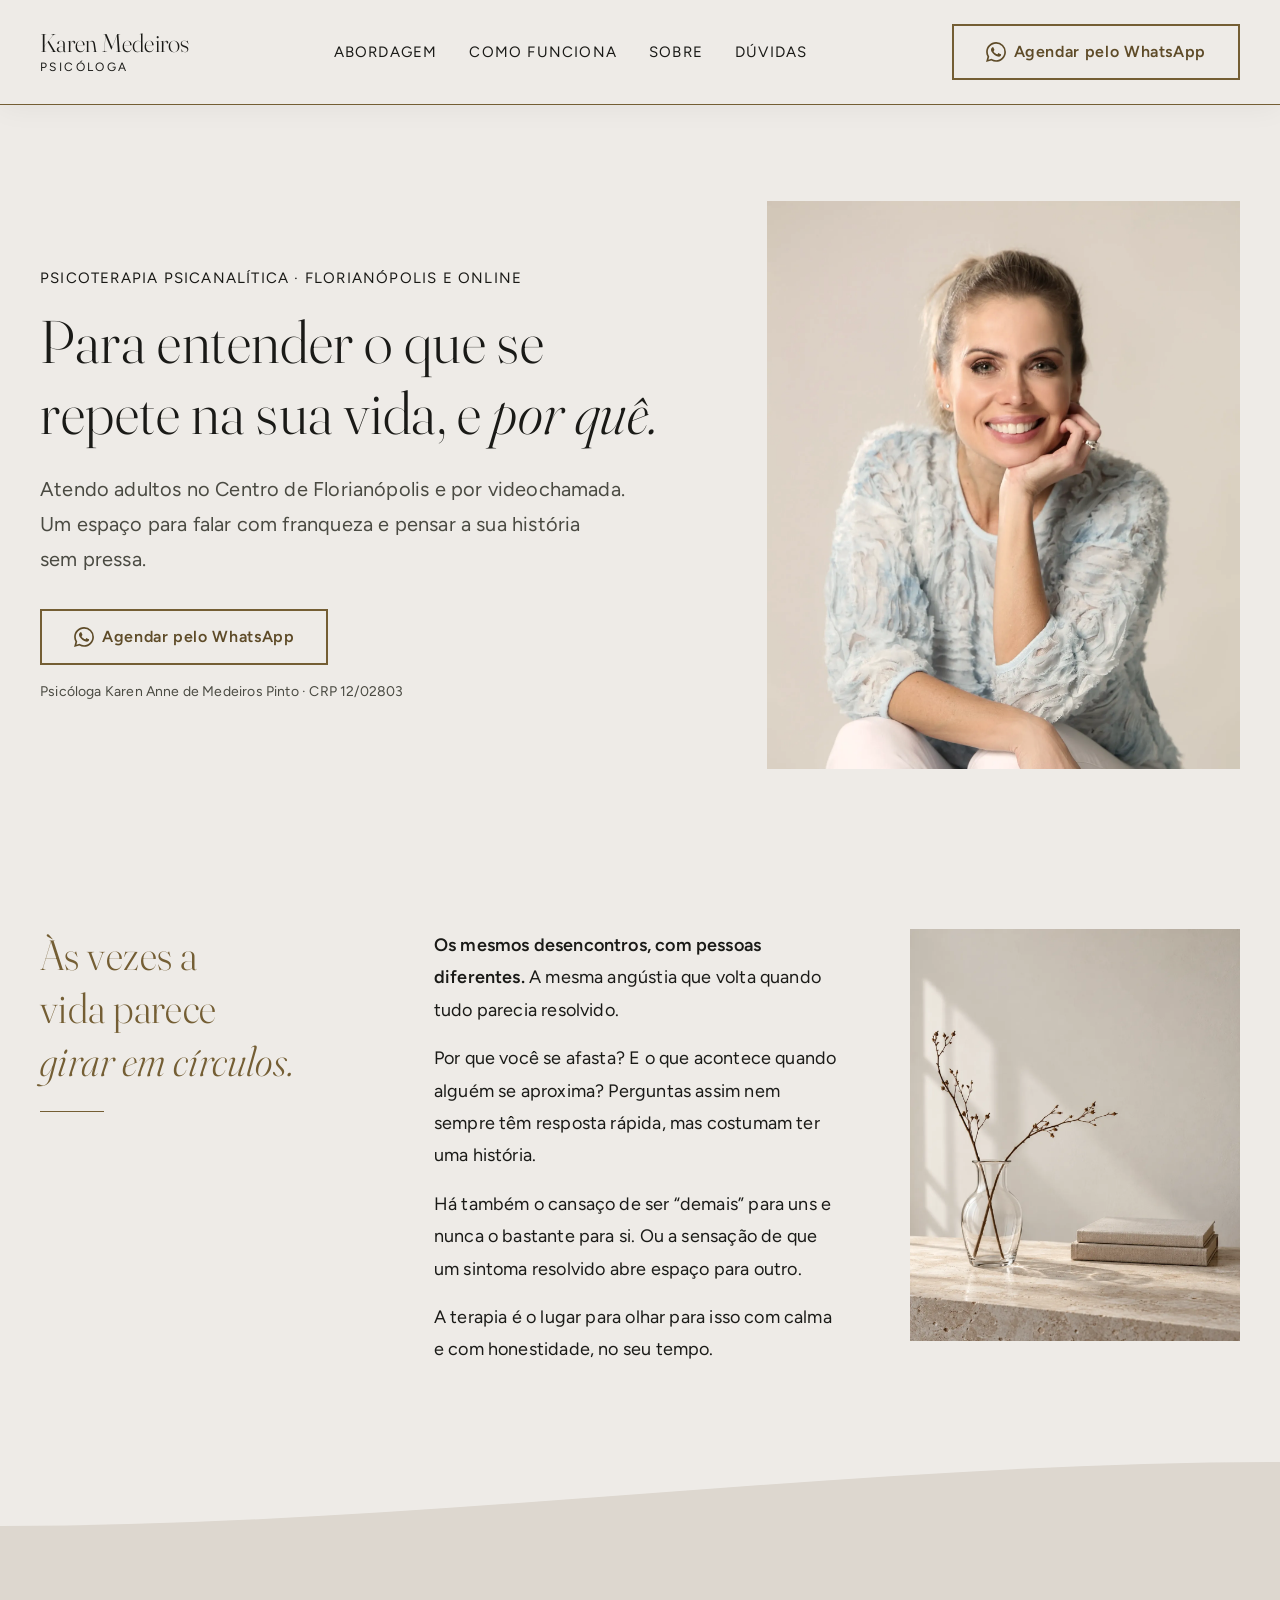
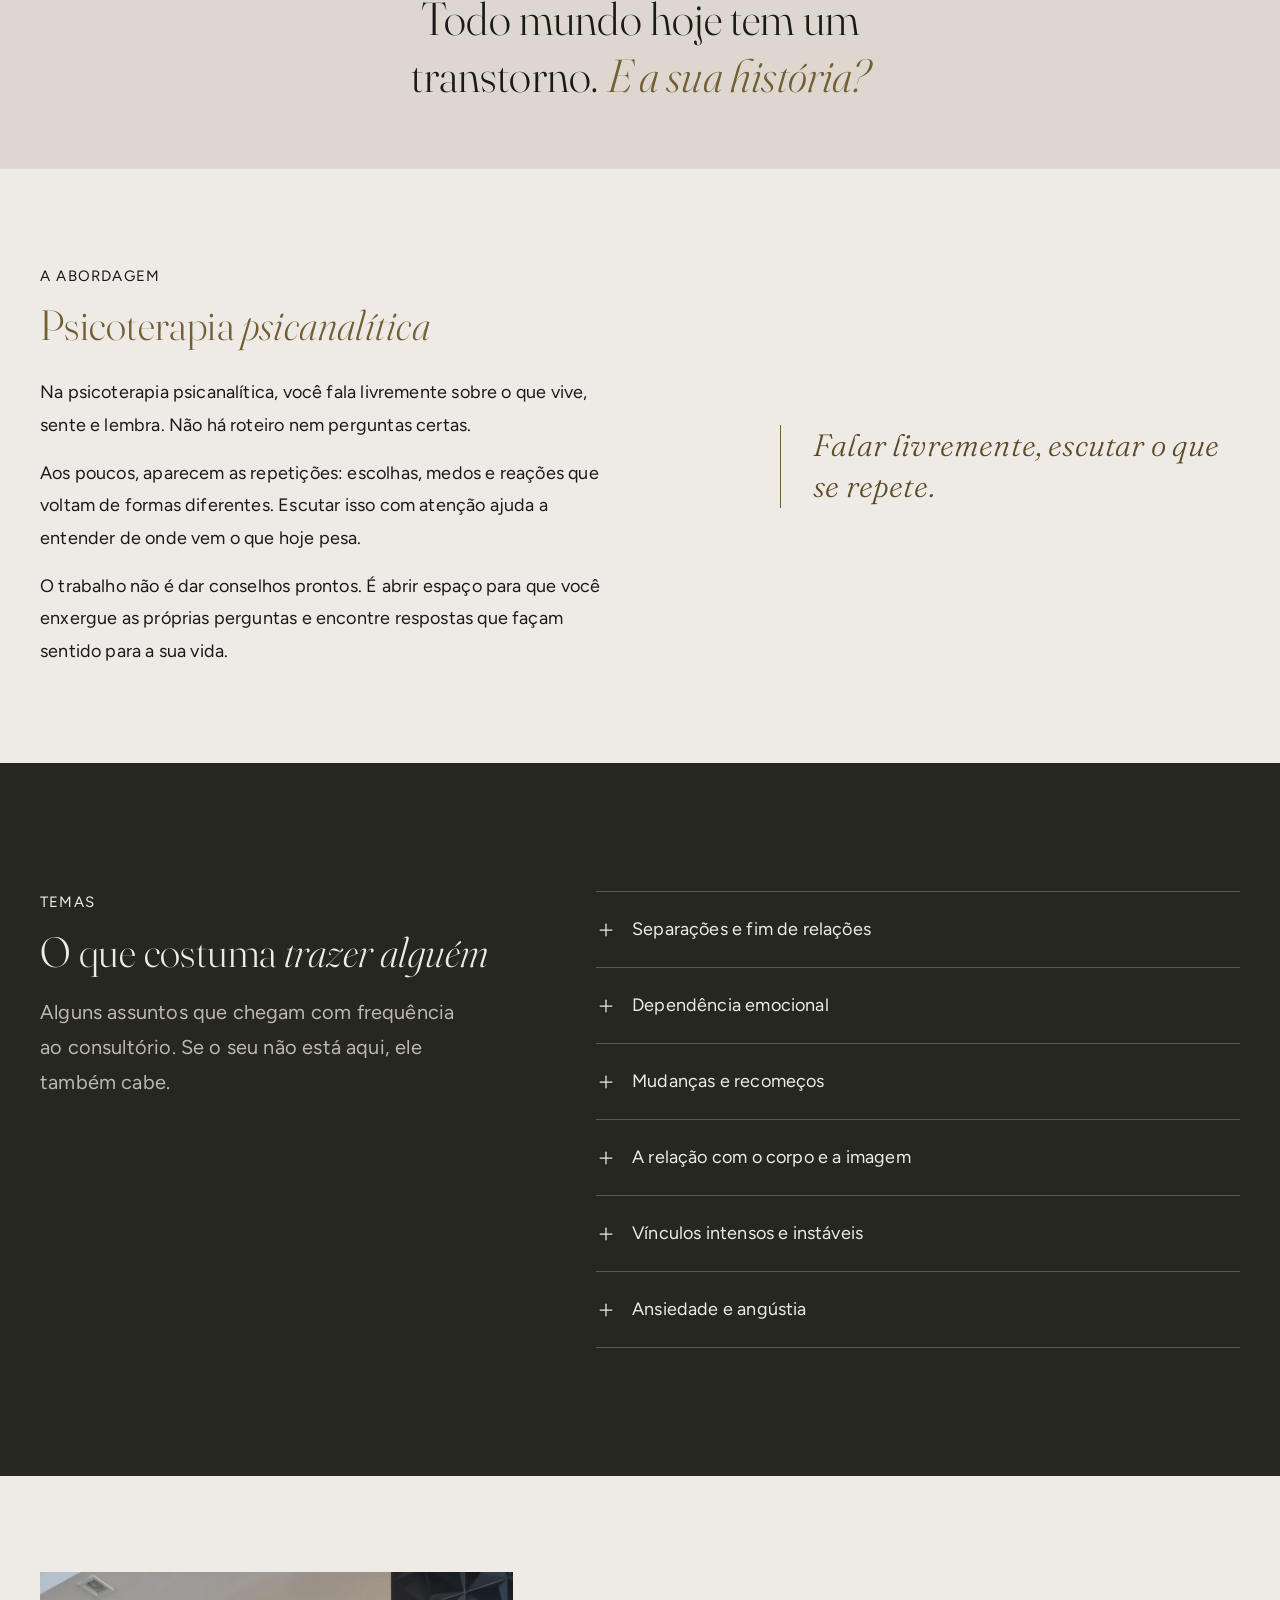
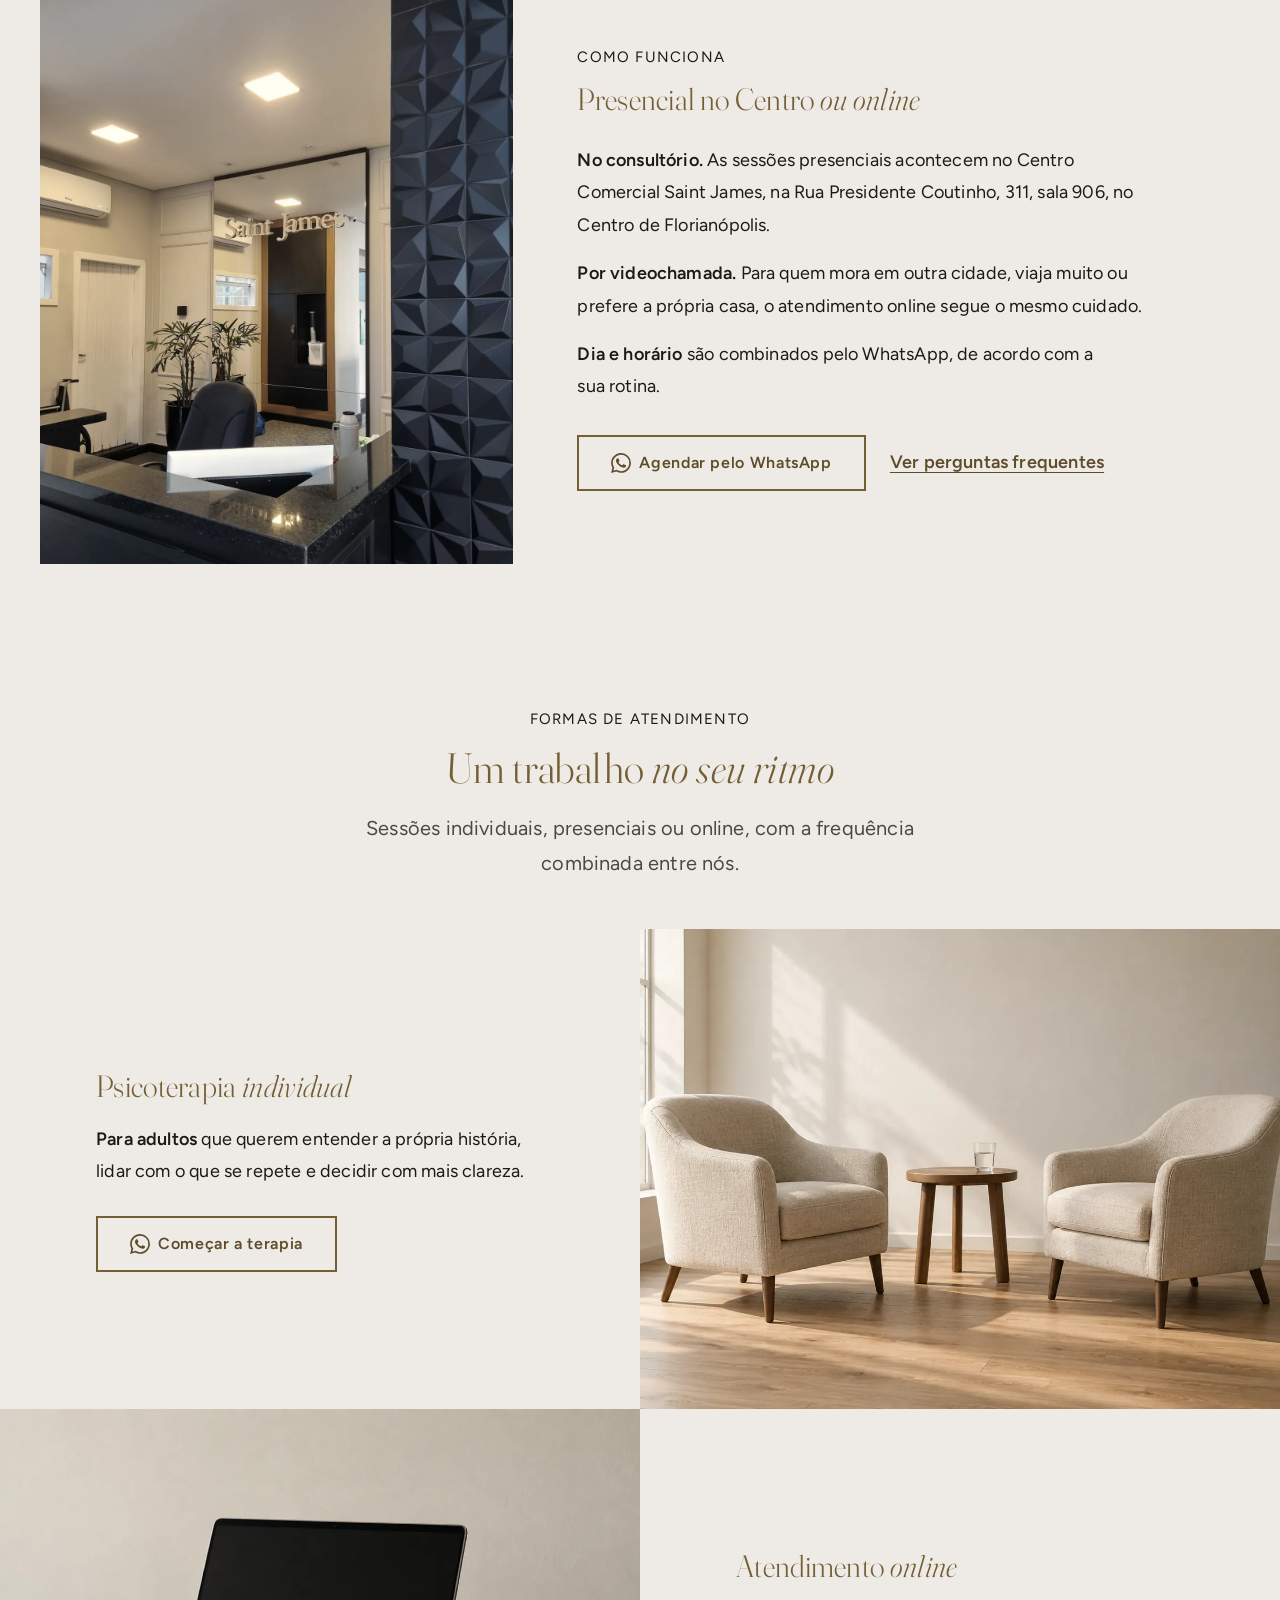
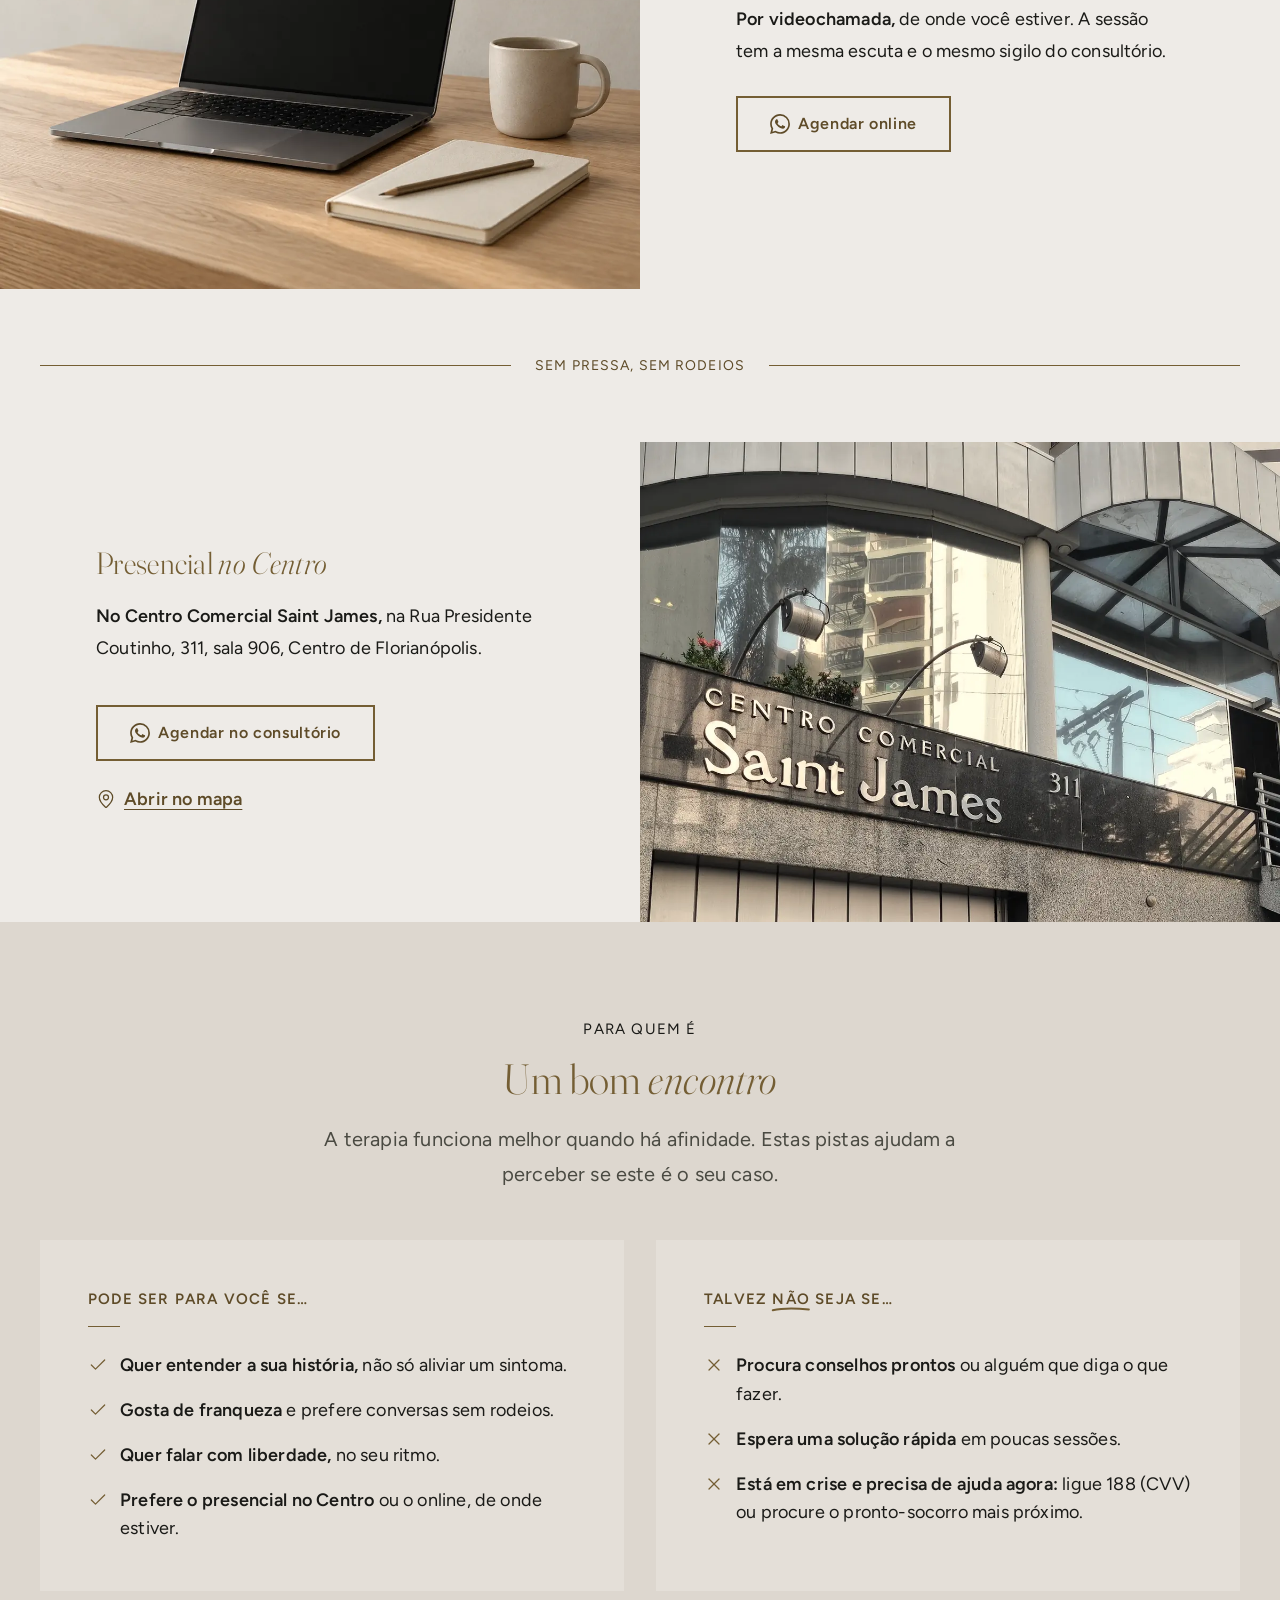
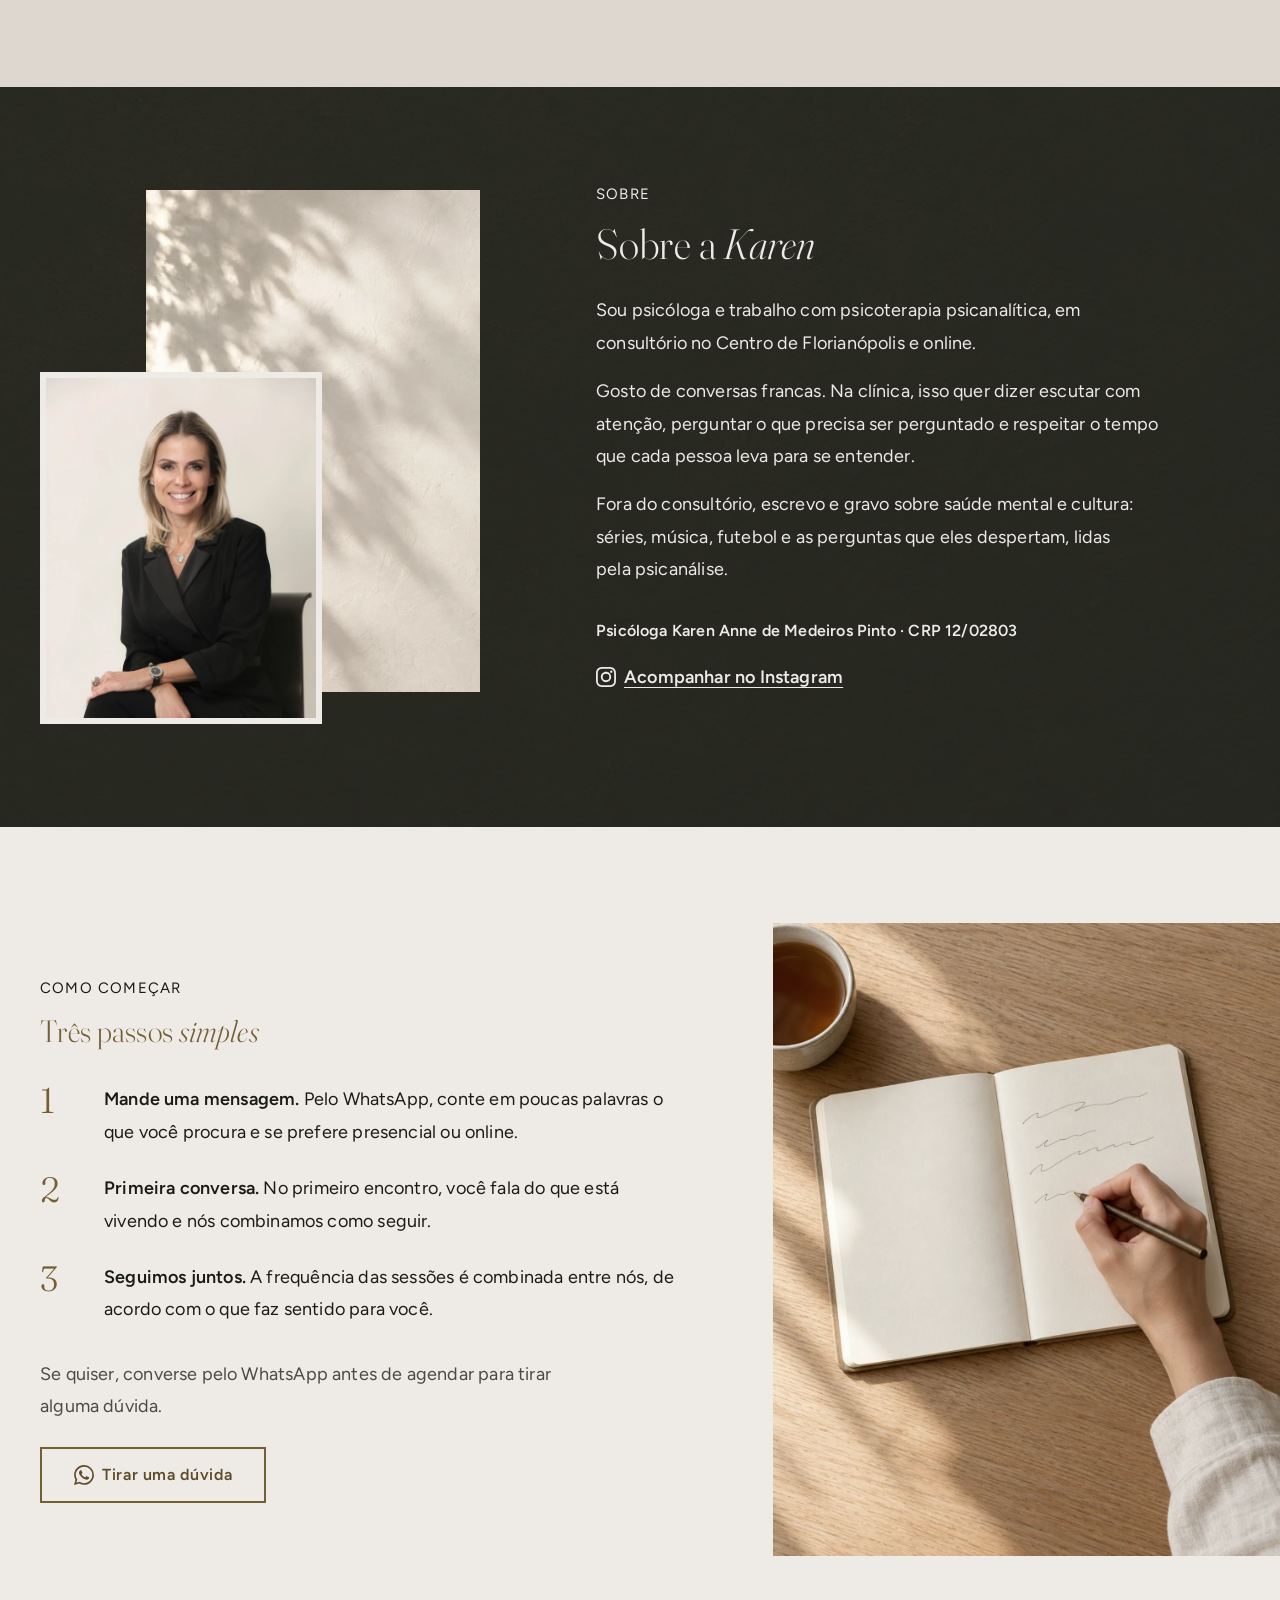
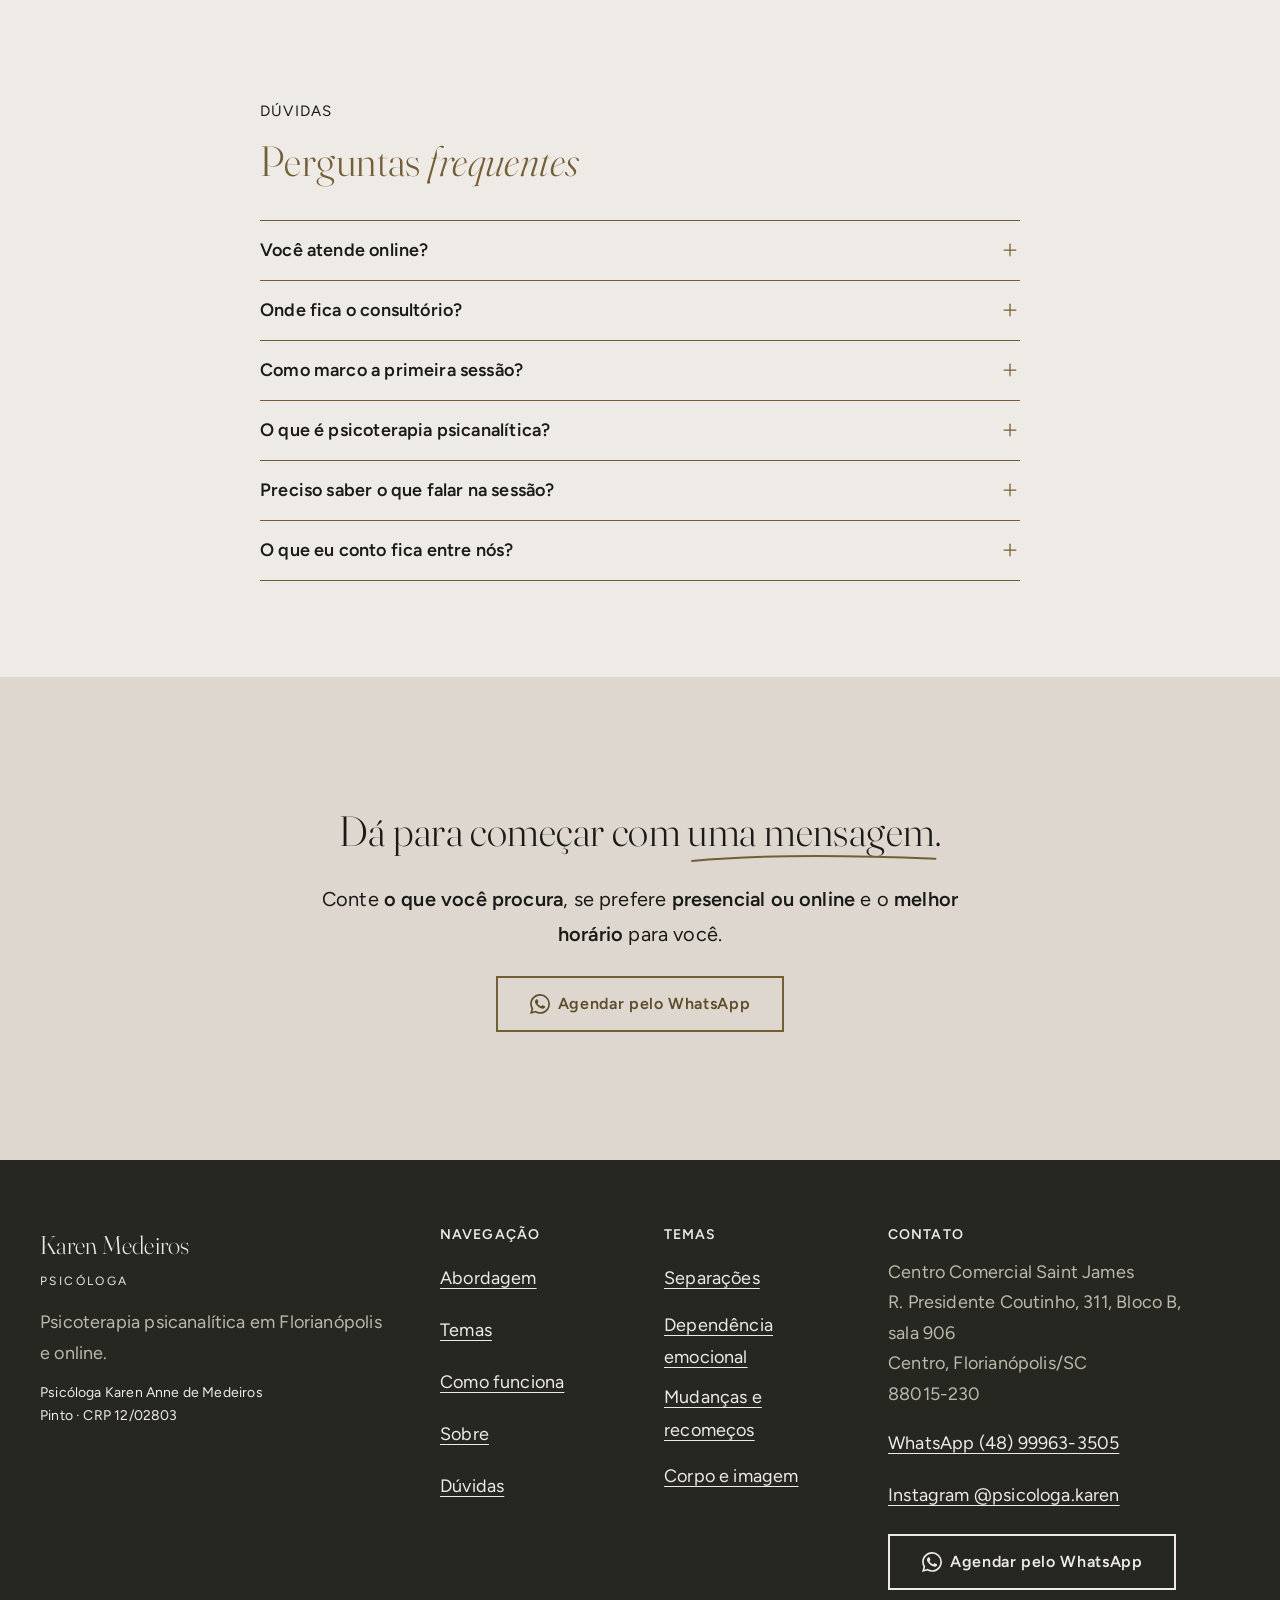
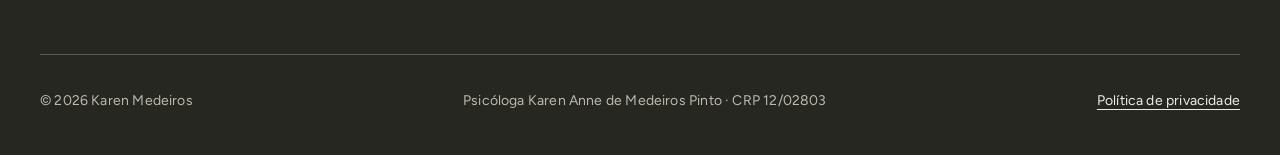
==== commit 72740e6f: "Revisão via Claude Desktop 2026-10-14 18:56" ====
--- a/index.html
+++ b/index.html
@@ -20,8 +20,7 @@
 <link rel="stylesheet" href="assets/css/base.css">
 <link rel="stylesheet" href="assets/css/style.css">
 
-<link rel="preload" as="image" href="assets/img/heroi-karen-celular.webp" media="(max-width: 899px)">
-<link rel="preload" as="image" href="assets/img/heroi-karen.webp" media="(min-width: 900px)">
+<link rel="preload" as="image" href="assets/img/heroi-karen.webp">
 <script type="application/ld+json">
 {
   "@context": "https://schema.org",
@@ -107,22 +106,24 @@
 
   <!-- 1. Herói -->
   <section class="heroi" id="inicio" data-heroi>
-    <div class="heroi__foto">
-      <picture>
-        <source media="(max-width: 899px)" type="image/webp" srcset="assets/img/heroi-karen-celular.webp">
-        <source media="(max-width: 899px)" srcset="assets/img/heroi-karen-celular.jpg">
-        <source type="image/webp" srcset="assets/img/heroi-karen.webp">
-        <img src="assets/img/heroi-karen.jpg" width="1600" height="2000" alt="Karen Medeiros, psicóloga, sorrindo, sentada com a mão apoiada no queixo, de suéter azul-claro" fetchpriority="high">
-      </picture>
-    </div>
-    <div class="heroi__texto">
-      <p class="rotulo">Psicoterapia psicanalítica · Florianópolis e online</p>
-      <h1>Para entender o que se repete na sua vida, e <em>por quê.</em></h1>
-      <p class="apoio">Atendo adultos no Centro de Florianópolis e por videochamada. Um espaço para falar com franqueza e pensar a sua história sem pressa.</p>
-      <div class="acoes">
-        <a class="botao" href="https://wa.me/5548999633505?text=Ol%C3%A1%2C%20Karen%21%20Vi%20seu%20site%20e%20gostaria%20de%20agendar%20uma%20sess%C3%A3o." target="_blank" rel="noopener"><svg class="icone icone--marca" width="24" height="24" fill="currentColor" aria-hidden="true" focusable="false" role="img" viewBox="0 0 24 24" xmlns="http://www.w3.org/2000/svg"><path d="M17.472 14.382c-.297-.149-1.758-.867-2.03-.967-.273-.099-.471-.148-.67.15-.197.297-.767.966-.94 1.164-.173.199-.347.223-.644.075-.297-.15-1.255-.463-2.39-1.475-.883-.788-1.48-1.761-1.653-2.059-.173-.297-.018-.458.13-.606.134-.133.298-.347.446-.52.149-.174.198-.298.298-.497.099-.198.05-.371-.025-.52-.075-.149-.669-1.612-.916-2.207-.242-.579-.487-.5-.669-.51-.173-.008-.371-.01-.57-.01-.198 0-.52.074-.792.372-.272.297-1.04 1.016-1.04 2.479 0 1.462 1.065 2.875 1.213 3.074.149.198 2.096 3.2 5.077 4.487.709.306 1.262.489 1.694.625.712.227 1.36.195 1.871.118.571-.085 1.758-.719 2.006-1.413.248-.694.248-1.289.173-1.413-.074-.124-.272-.198-.57-.347m-5.421 7.403h-.004a9.87 9.87 0 01-5.031-1.378l-.361-.214-3.741.982.998-3.648-.235-.374a9.86 9.86 0 01-1.51-5.26c.001-5.45 4.436-9.884 9.888-9.884 2.64 0 5.122 1.03 6.988 2.898a9.825 9.825 0 012.893 6.994c-.003 5.45-4.437 9.884-9.885 9.884m8.413-18.297A11.815 11.815 0 0012.05 0C5.495 0 .16 5.335.157 11.892c0 2.096.547 4.142 1.588 5.945L.057 24l6.305-1.654a11.882 11.882 0 005.683 1.448h.005c6.554 0 11.89-5.335 11.893-11.893a11.821 11.821 0 00-3.48-8.413Z"/></svg>Agendar pelo WhatsApp</a>
-      </div>
-      <p class="identificacao">Psicóloga Karen Anne de Medeiros <span class="nowrap">Pinto · CRP 12/02803</span></p>
+    <div class="container heroi__grade">
+      <div class="heroi__topo">
+        <p class="rotulo">Psicoterapia psicanalítica · Florianópolis e online</p>
+        <h1>Para entender o que se repete na sua vida, e <em>por quê.</em></h1>
+      </div>
+      <div class="heroi__foto">
+        <picture>
+          <source type="image/webp" srcset="assets/img/heroi-karen.webp">
+          <img src="assets/img/heroi-karen.jpg" width="1600" height="2000" alt="Karen Medeiros, psicóloga, sorrindo, sentada com a mão apoiada no queixo, de suéter azul-claro" fetchpriority="high">
+        </picture>
+      </div>
+      <div class="heroi__base">
+        <p class="apoio">Atendo adultos no Centro de Florianópolis e por videochamada. Um espaço para falar com franqueza e pensar a sua história sem pressa.</p>
+        <div class="acoes">
+          <a class="botao" href="https://wa.me/5548999633505?text=Ol%C3%A1%2C%20Karen%21%20Vi%20seu%20site%20e%20gostaria%20de%20agendar%20uma%20sess%C3%A3o." target="_blank" rel="noopener"><svg class="icone icone--marca" width="24" height="24" fill="currentColor" aria-hidden="true" focusable="false" role="img" viewBox="0 0 24 24" xmlns="http://www.w3.org/2000/svg"><path d="M17.472 14.382c-.297-.149-1.758-.867-2.03-.967-.273-.099-.471-.148-.67.15-.197.297-.767.966-.94 1.164-.173.199-.347.223-.644.075-.297-.15-1.255-.463-2.39-1.475-.883-.788-1.48-1.761-1.653-2.059-.173-.297-.018-.458.13-.606.134-.133.298-.347.446-.52.149-.174.198-.298.298-.497.099-.198.05-.371-.025-.52-.075-.149-.669-1.612-.916-2.207-.242-.579-.487-.5-.669-.51-.173-.008-.371-.01-.57-.01-.198 0-.52.074-.792.372-.272.297-1.04 1.016-1.04 2.479 0 1.462 1.065 2.875 1.213 3.074.149.198 2.096 3.2 5.077 4.487.709.306 1.262.489 1.694.625.712.227 1.36.195 1.871.118.571-.085 1.758-.719 2.006-1.413.248-.694.248-1.289.173-1.413-.074-.124-.272-.198-.57-.347m-5.421 7.403h-.004a9.87 9.87 0 01-5.031-1.378l-.361-.214-3.741.982.998-3.648-.235-.374a9.86 9.86 0 01-1.51-5.26c.001-5.45 4.436-9.884 9.888-9.884 2.64 0 5.122 1.03 6.988 2.898a9.825 9.825 0 012.893 6.994c-.003 5.45-4.437 9.884-9.885 9.884m8.413-18.297A11.815 11.815 0 0012.05 0C5.495 0 .16 5.335.157 11.892c0 2.096.547 4.142 1.588 5.945L.057 24l6.305-1.654a11.882 11.882 0 005.683 1.448h.005c6.554 0 11.89-5.335 11.893-11.893a11.821 11.821 0 00-3.48-8.413Z"/></svg>Agendar pelo WhatsApp</a>
+        </div>
+        <p class="identificacao">Psicóloga Karen Anne de Medeiros <span class="nowrap">Pinto · CRP 12/02803</span></p>
+      </div>
     </div>
   </section>
 
--- a/assets/css/style.css
+++ b/assets/css/style.css
@@ -135,9 +135,17 @@
 }
 .marca__nome { font-family: var(--font-display); font-weight: 300; font-variation-settings: "opsz" 144; font-size: 1.5rem; letter-spacing: 0.01em; }
 .marca__profissao { font-size: 0.75rem; text-transform: uppercase; letter-spacing: 0.2em; margin-block-start: var(--space-1); }
-.cabecalho__nav, .cabecalho__cta { display: none; }
+.cabecalho__nav { display: none; }
+/* 14/10: no celular, botão do WhatsApp no lugar do menu de três traços (regra do Armin para todos os sites) */
+.cabecalho__cta {
+  flex-shrink: 0; min-height: var(--toque-min); padding: var(--space-2) var(--space-4);
+  font-size: 0.875rem; letter-spacing: 0.02em;
+}
+@media (max-width: 899px) { .cabecalho__cta-extra { display: none; } }
+@media (max-width: 339px) { .cabecalho__cta .icone { display: none; } }
+@media (min-width: 900px) { .cabecalho__cta { min-height: 56px; padding: var(--space-4) var(--space-6); font-size: 1rem; letter-spacing: 0.04em; } }
 .cabecalho__menu {
-  display: grid; place-items: center; flex-shrink: 0;
+  display: none; place-items: center; flex-shrink: 0;
   width: 48px; height: 48px; padding: 0;
   border: 0; background: transparent; color: var(--text);
 }
@@ -192,41 +200,27 @@
 .menu-celular__pe { display: grid; justify-items: center; gap: var(--space-4); text-align: center; }
 @media (min-width: 900px) { .menu-celular { display: none; } }
 
-/* 1. Herói */
-.heroi { padding-top: var(--header-h); }
-.heroi__foto { width: min(100% - 2 * var(--gutter), var(--container)); margin-inline: auto; margin-block-start: var(--space-3); }
-.heroi__foto img { width: 100%; height: clamp(128px, 19svh, 220px); object-fit: cover; object-position: 50% 30%; }
-.heroi__texto {
-  width: min(100% - 2 * var(--gutter), var(--container)); margin-inline: auto;
-  padding-block: var(--space-4) var(--space-8);
-}
-.heroi h1 { margin-block-end: var(--space-3); }
-.heroi .apoio { margin-block-end: var(--space-4); font-size: 1rem; line-height: 1.7; }
-.heroi .identificacao { margin-block-start: var(--space-3); }
-@media (min-width: 600px) and (max-width: 899px) {
-  .heroi__foto, .heroi__texto { width: min(100% - 2 * var(--gutter), var(--mobile-eixo)); }
-  .heroi__foto img { height: 240px; object-position: 50% 45%; }
-}
-@media (min-width: 900px) {
-  .heroi {
-    display: grid; grid-template-columns: minmax(0, 5fr) minmax(0, 7fr);
-    min-height: min(100svh, 940px);
+/* 1. Herói — posicionamento do herói da Marilúcia Valério (14/10, Armin):
+   celular: rótulo + título no alto, foto, texto, botão, CRP. Computador: texto à esquerda no container, foto à direita. */
+.heroi { padding-top: calc(var(--header-h) + var(--space-6)); padding-bottom: var(--space-8); }
+.heroi__grade { display: grid; gap: var(--space-6); }
+.heroi h1 { margin-block-start: var(--space-3); }
+.heroi__foto img { width: 100%; aspect-ratio: 4 / 3; object-fit: cover; object-position: 50% 28%; border-radius: var(--raio); }
+.heroi .apoio { margin-block-end: var(--space-5); font-size: 1rem; line-height: 1.7; }
+.heroi .identificacao { margin-block-start: var(--space-4); }
+@media (min-width: 900px) {
+  .heroi { padding-top: calc(var(--header-h) + var(--space-9)); padding-bottom: var(--space-9); }
+  .heroi__grade {
+    grid-template-columns: 7fr 5fr; grid-template-areas: "topo foto" "base foto";
+    gap: var(--space-5) var(--space-8);
   }
-  .heroi__foto { width: auto; margin: 0; }
-  .heroi__foto picture { display: block; height: 100%; }
-  .heroi__foto img { height: 100%; min-height: 640px; object-position: 50% 22%; }
-  .heroi__texto {
-    width: auto; margin: 0; align-self: center;
-    padding: var(--space-9) var(--space-7);
-    max-width: 44rem;
-  }
-  .heroi h1 { margin-block-end: var(--space-4); }
+  .heroi__topo { grid-area: topo; align-self: end; }
+  .heroi__base { grid-area: base; align-self: start; max-width: 594px; }
+  .heroi__foto { grid-area: foto; align-self: center; }
+  .heroi__foto picture { display: block; }
+  .heroi__foto img { aspect-ratio: 5 / 6; object-position: 50% 22%; }
+  .heroi h1 { margin-block-start: var(--space-4); }
   .heroi .apoio { margin-block-end: var(--space-6); font-size: var(--apoio); line-height: 1.75; }
-  .heroi .identificacao { margin-block-start: var(--space-4); }
-}
-@media (min-width: 1200px) {
-  .heroi { grid-template-columns: minmax(0, 4fr) minmax(0, 8fr); }
-  .heroi__texto { padding-inline: var(--space-9); }
 }
 
 /* Seções: padrão e junções de mesmo fundo (lição Ana Carolina) */
@@ -507,7 +501,6 @@
 
 /* Ajustes de celular da rodada 1 (junções de mesmo fundo, passos, botão fixo no eixo do tablet) */
 @media (max-width: 899px) {
-  .heroi__texto { padding-block-end: var(--space-6); }
   .empatia { padding-top: var(--space-6); }
   .passos li { grid-template-columns: var(--space-6) 1fr; }
 }
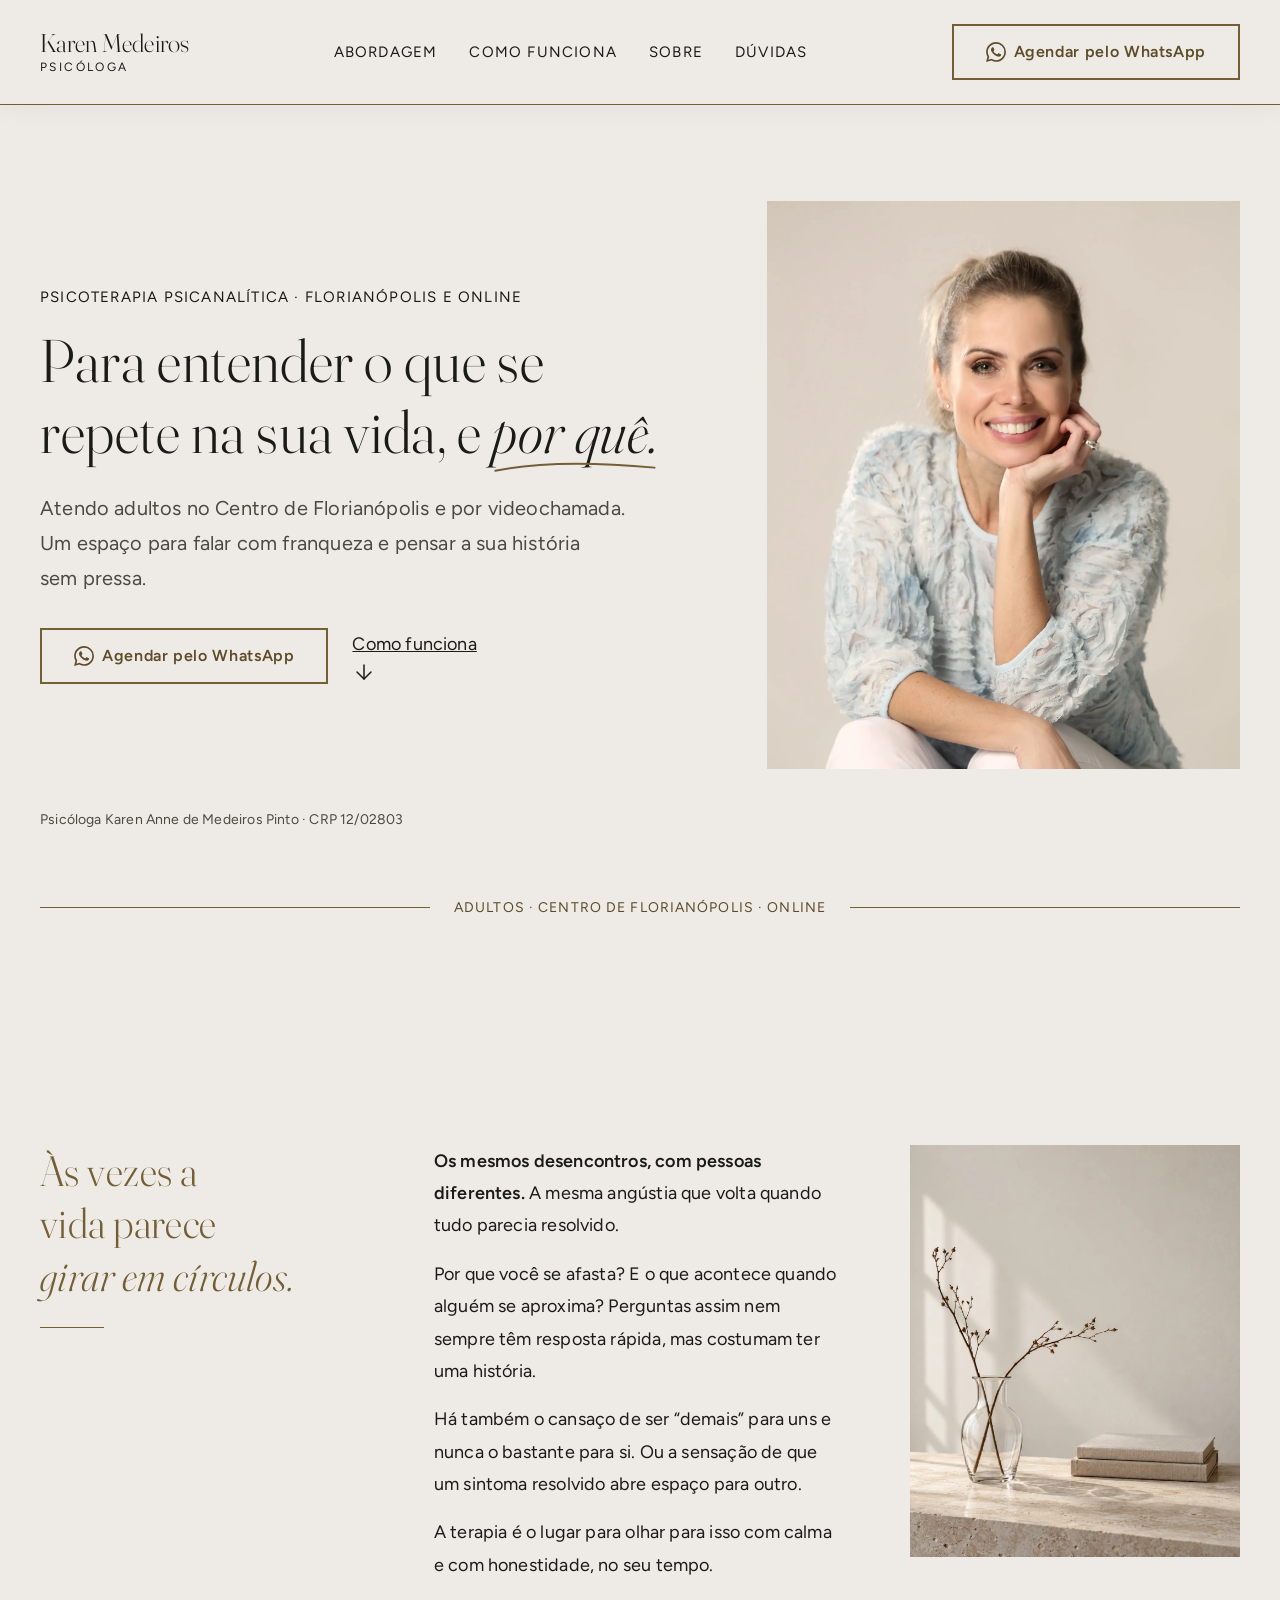
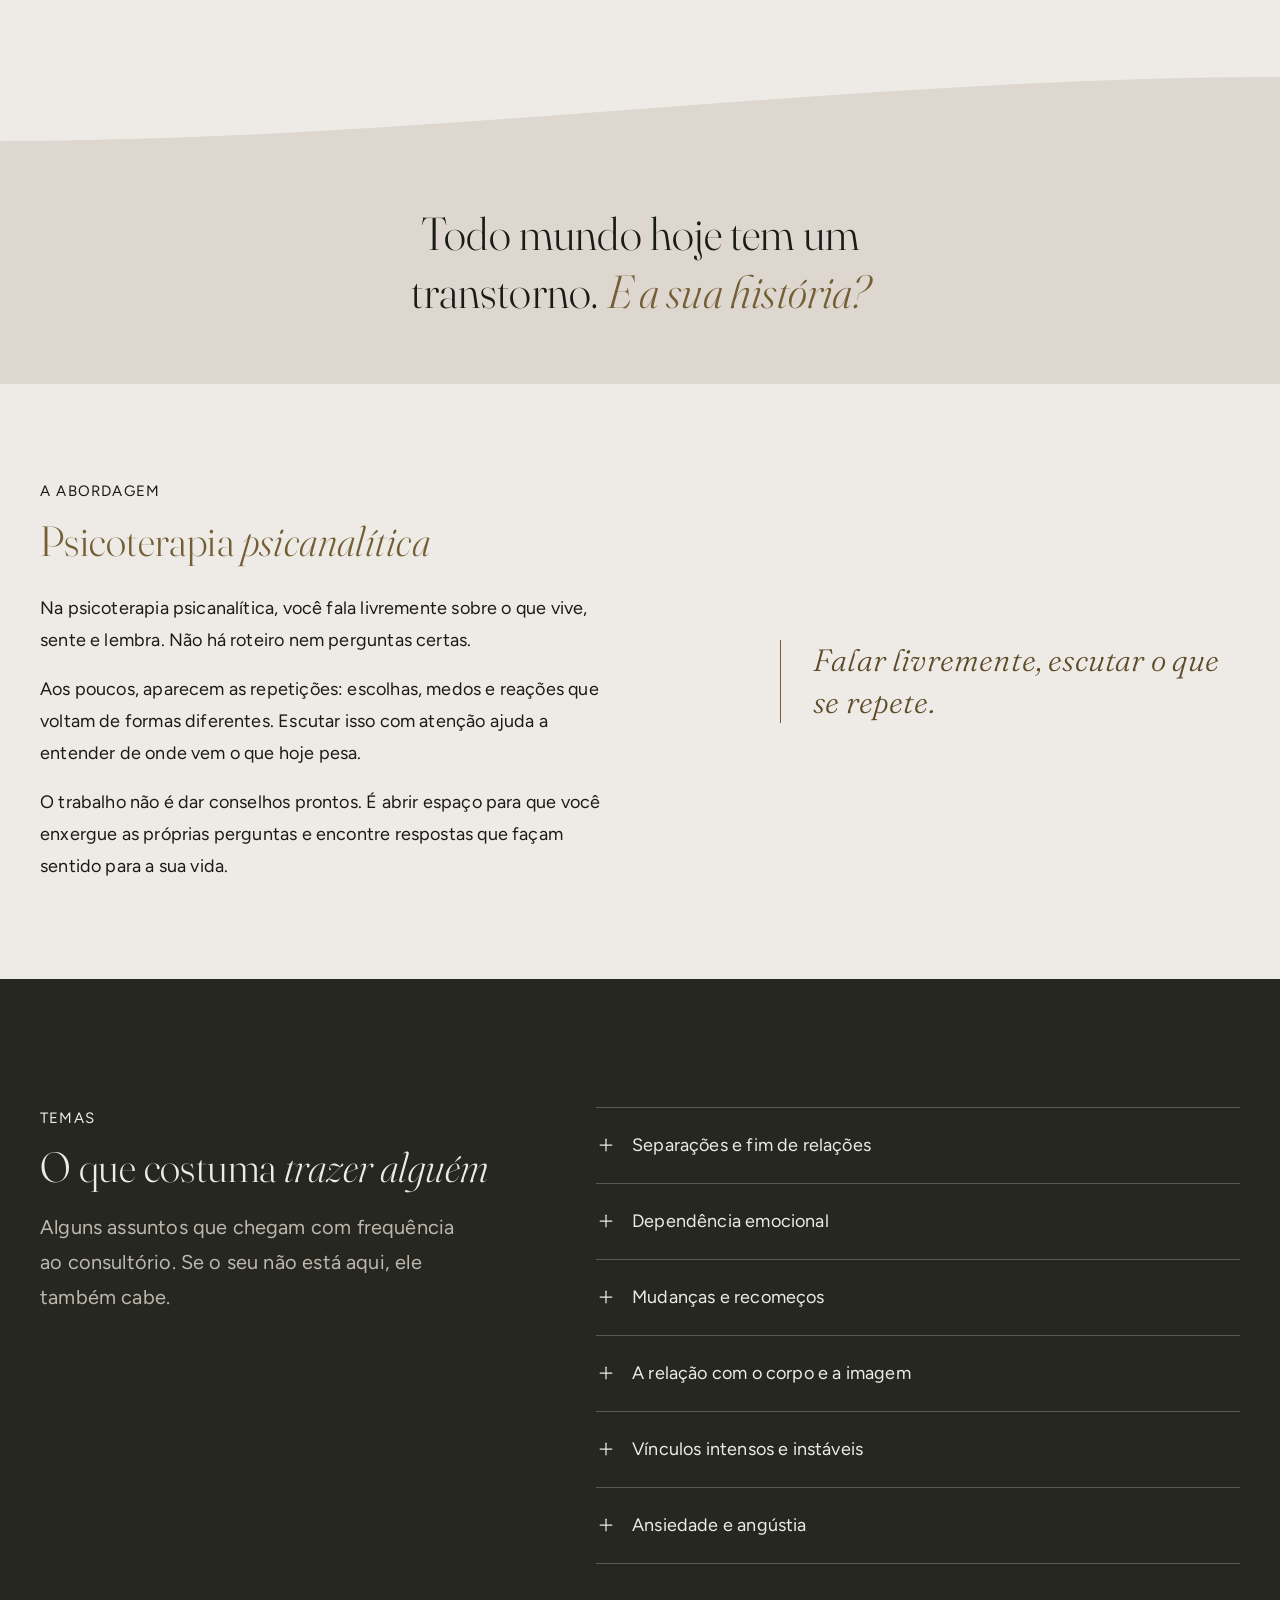
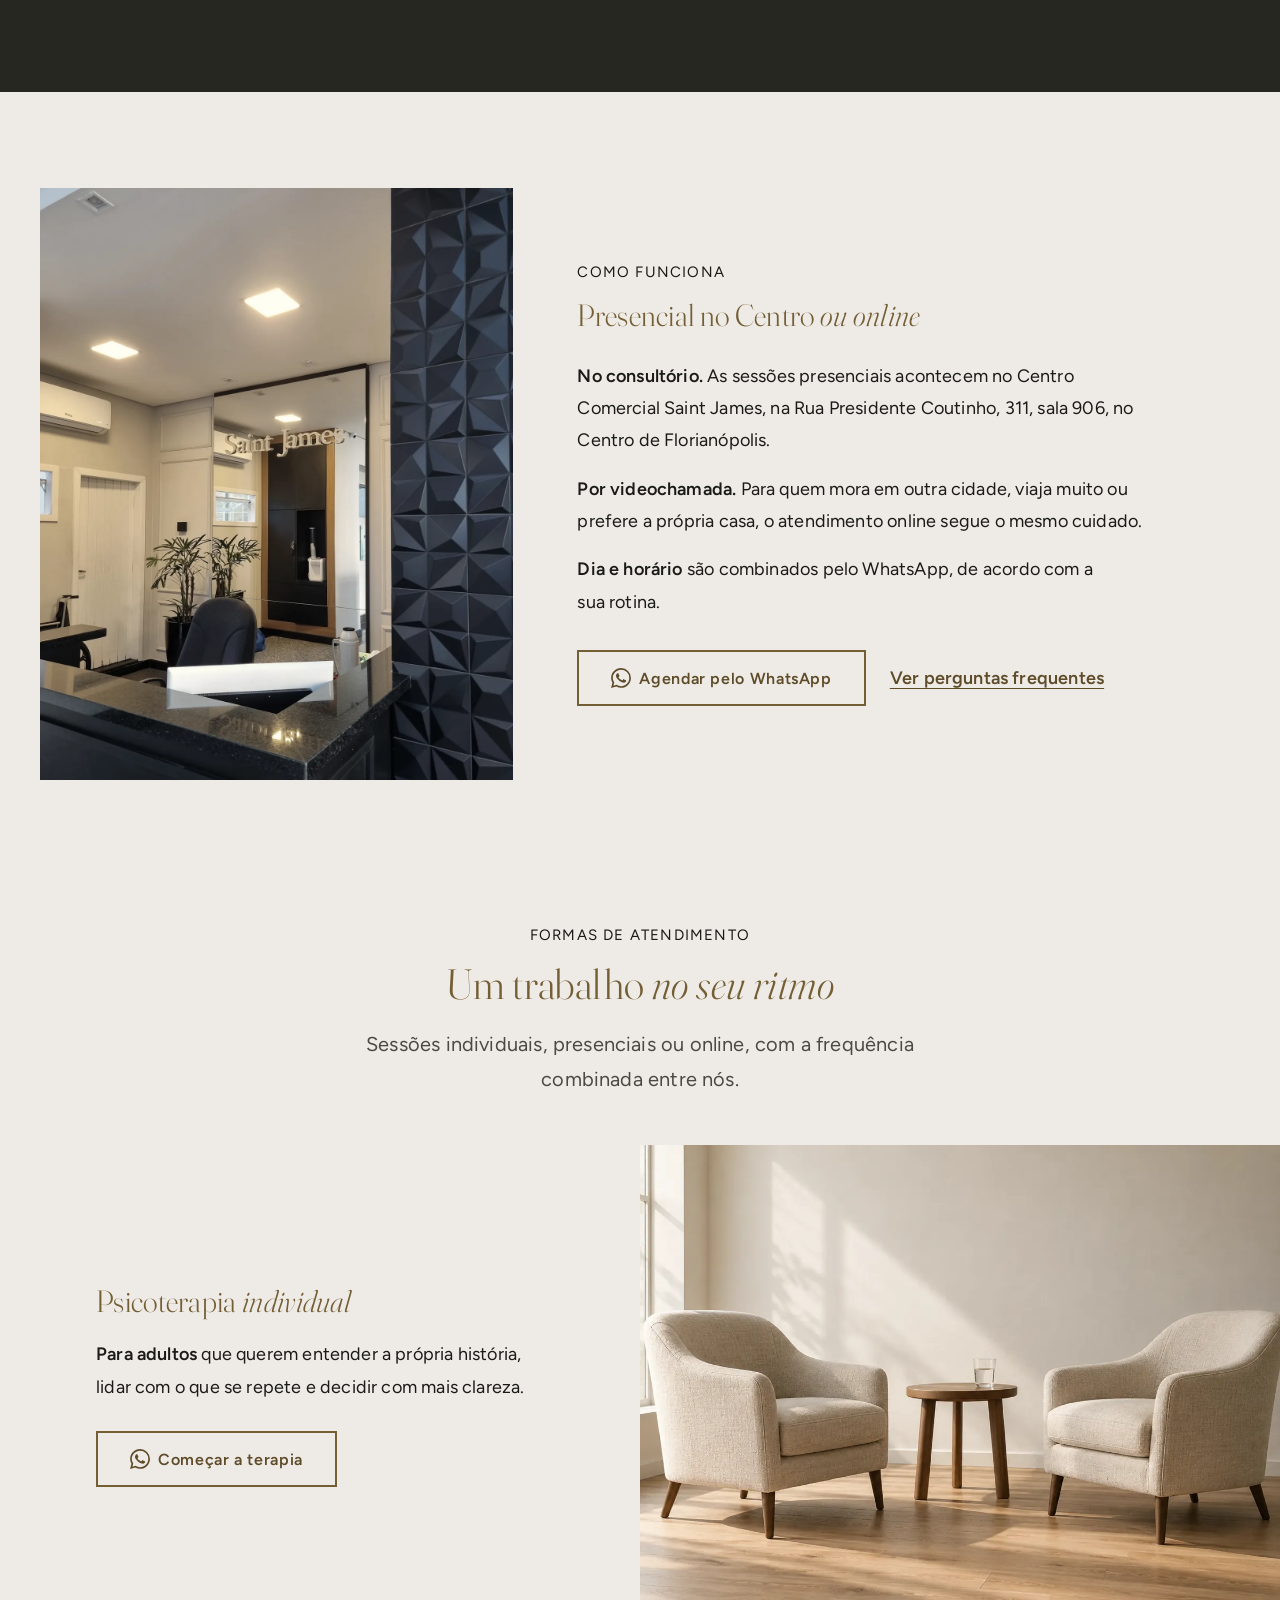
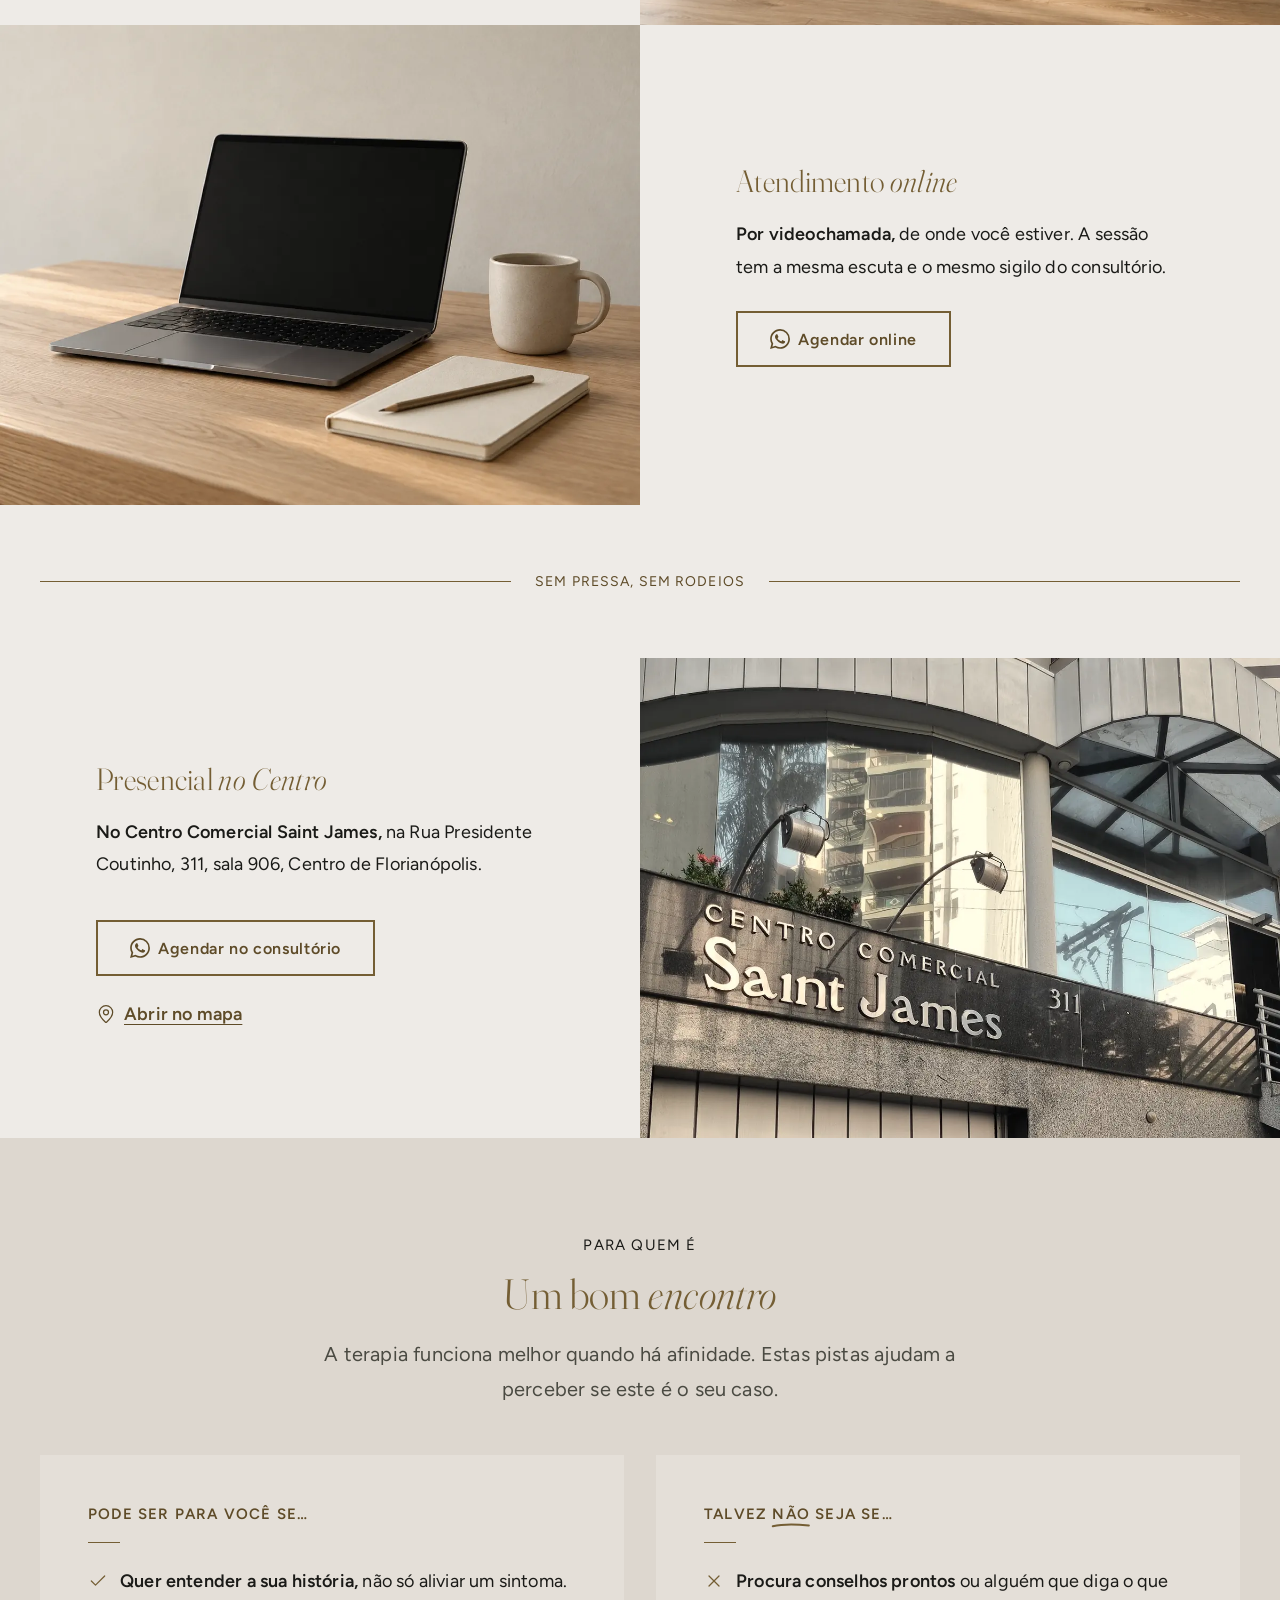
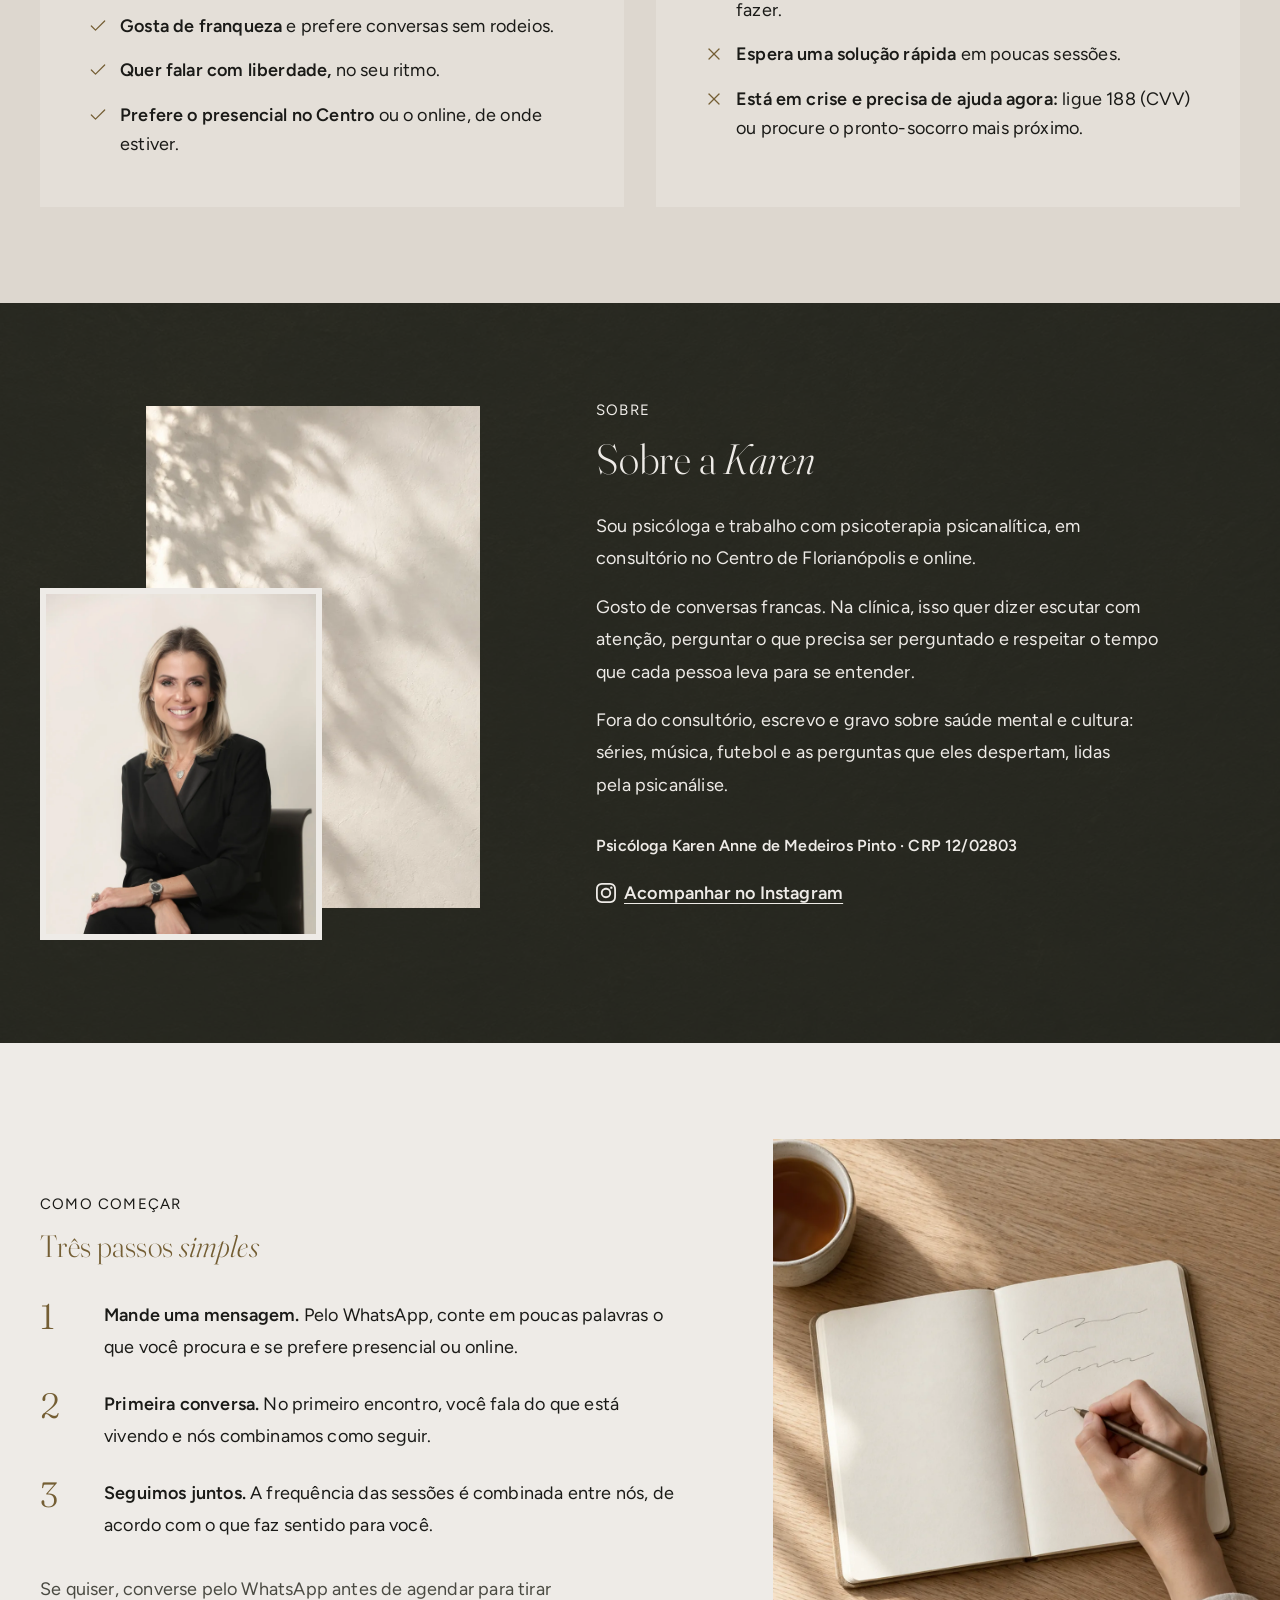
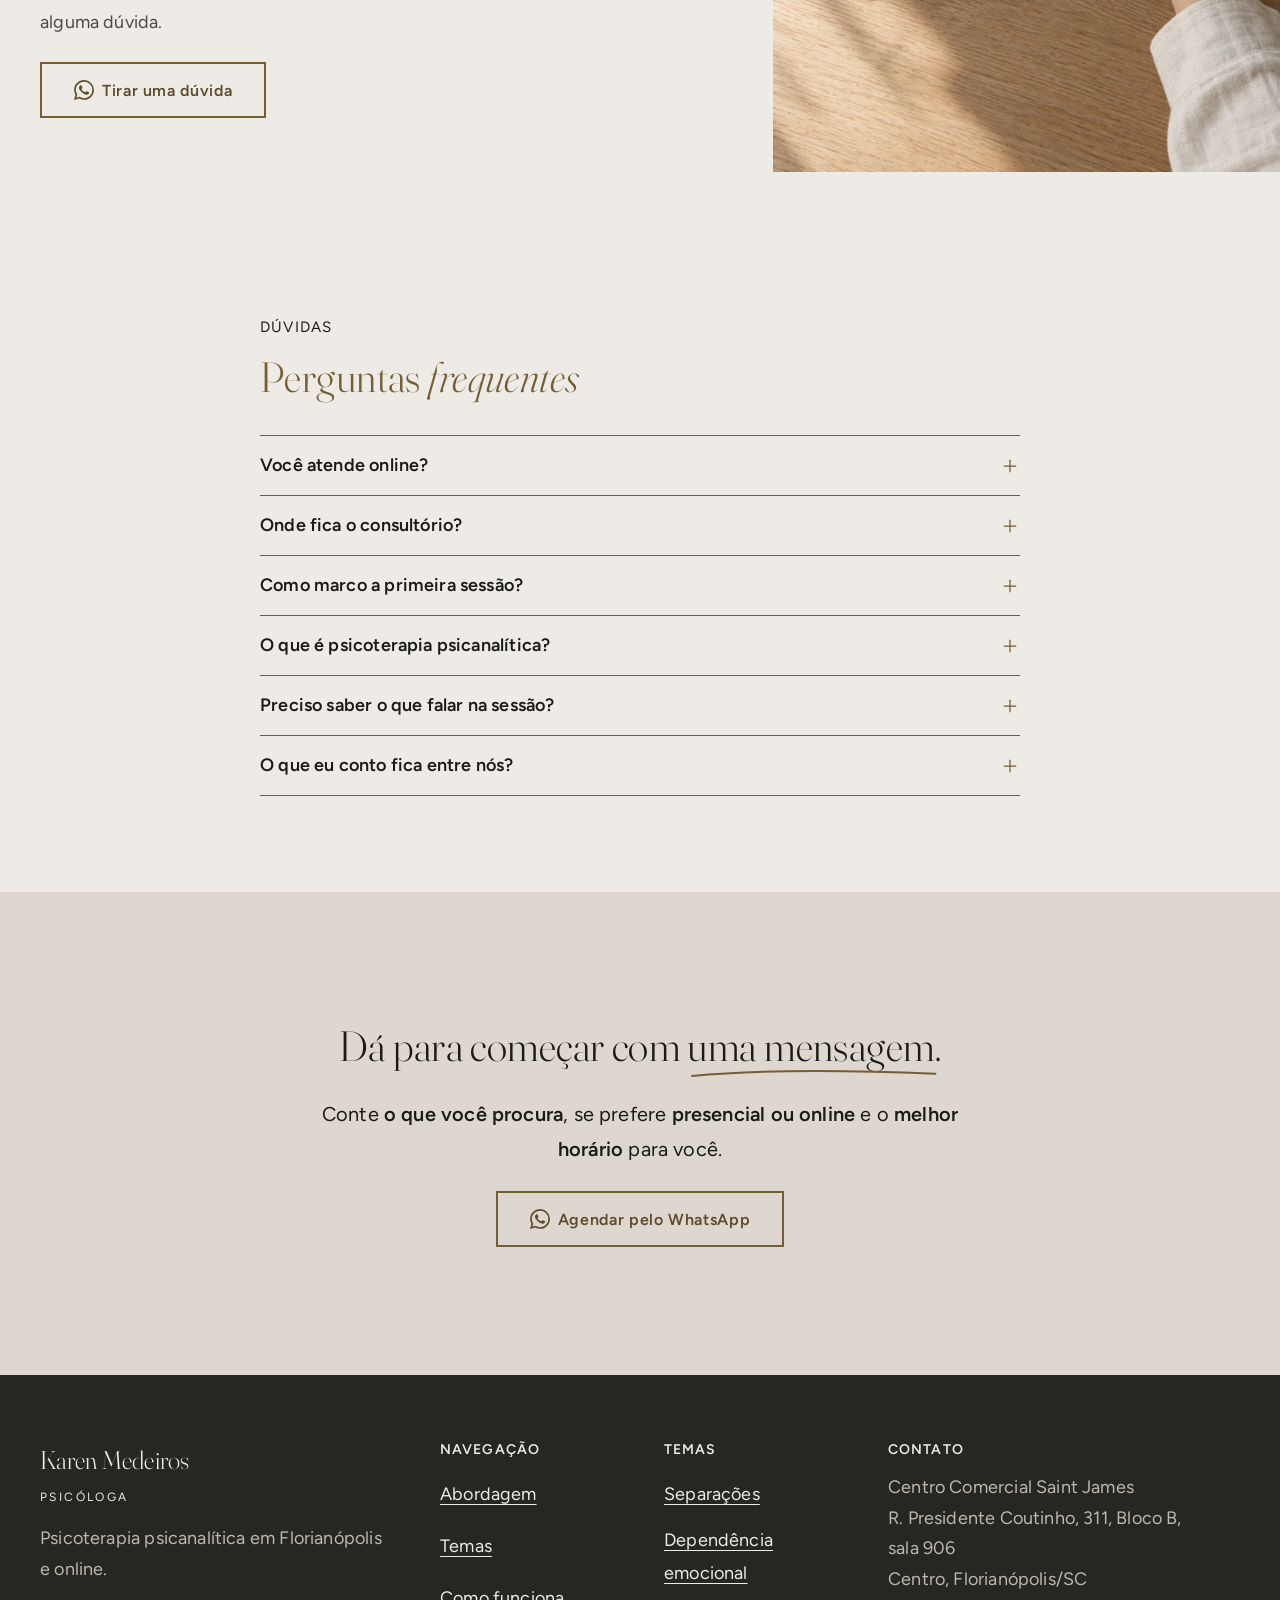
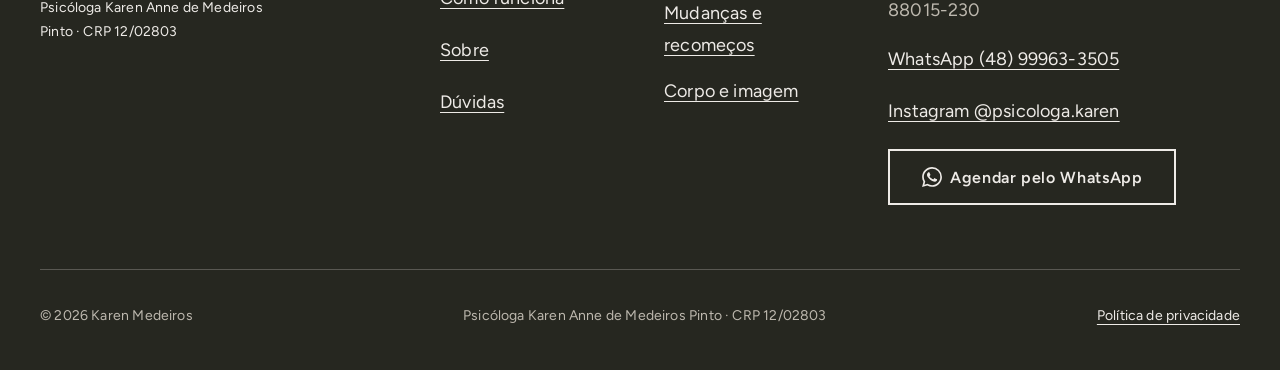
==== commit f80d090e: "Revisão via Claude Desktop 2026-10-15 16:36" ====
--- a/index.html
+++ b/index.html
@@ -108,21 +108,29 @@
   <section class="heroi" id="inicio" data-heroi>
     <div class="container heroi__grade">
       <div class="heroi__topo">
-        <p class="rotulo">Psicoterapia psicanalítica · Florianópolis e online</p>
-        <h1>Para entender o que se repete na sua vida, e <em>por quê.</em></h1>
-      </div>
-      <div class="heroi__foto">
+        <p class="rotulo revelar">Psicoterapia psicanalítica · Florianópolis e online</p>
+        <h1 class="revelar">Para entender o que se repete na sua vida, e <em><span class="sublinhado">por quê.<svg viewBox="0 0 100 12" preserveAspectRatio="none" aria-hidden="true" focusable="false"><path d="M2 8 C 25 3, 55 2, 98 6"/></svg></span></em></h1>
+      </div>
+      <div class="heroi__foto revelar">
         <picture>
           <source type="image/webp" srcset="assets/img/heroi-karen.webp">
           <img src="assets/img/heroi-karen.jpg" width="1600" height="2000" alt="Karen Medeiros, psicóloga, sorrindo, sentada com a mão apoiada no queixo, de suéter azul-claro" fetchpriority="high">
         </picture>
       </div>
-      <div class="heroi__base">
+      <div class="heroi__base revelar">
         <p class="apoio">Atendo adultos no Centro de Florianópolis e por videochamada. Um espaço para falar com franqueza e pensar a sua história sem pressa.</p>
         <div class="acoes">
           <a class="botao" href="https://wa.me/5548999633505?text=Ol%C3%A1%2C%20Karen%21%20Vi%20seu%20site%20e%20gostaria%20de%20agendar%20uma%20sess%C3%A3o." target="_blank" rel="noopener"><svg class="icone icone--marca" width="24" height="24" fill="currentColor" aria-hidden="true" focusable="false" role="img" viewBox="0 0 24 24" xmlns="http://www.w3.org/2000/svg"><path d="M17.472 14.382c-.297-.149-1.758-.867-2.03-.967-.273-.099-.471-.148-.67.15-.197.297-.767.966-.94 1.164-.173.199-.347.223-.644.075-.297-.15-1.255-.463-2.39-1.475-.883-.788-1.48-1.761-1.653-2.059-.173-.297-.018-.458.13-.606.134-.133.298-.347.446-.52.149-.174.198-.298.298-.497.099-.198.05-.371-.025-.52-.075-.149-.669-1.612-.916-2.207-.242-.579-.487-.5-.669-.51-.173-.008-.371-.01-.57-.01-.198 0-.52.074-.792.372-.272.297-1.04 1.016-1.04 2.479 0 1.462 1.065 2.875 1.213 3.074.149.198 2.096 3.2 5.077 4.487.709.306 1.262.489 1.694.625.712.227 1.36.195 1.871.118.571-.085 1.758-.719 2.006-1.413.248-.694.248-1.289.173-1.413-.074-.124-.272-.198-.57-.347m-5.421 7.403h-.004a9.87 9.87 0 01-5.031-1.378l-.361-.214-3.741.982.998-3.648-.235-.374a9.86 9.86 0 01-1.51-5.26c.001-5.45 4.436-9.884 9.888-9.884 2.64 0 5.122 1.03 6.988 2.898a9.825 9.825 0 012.893 6.994c-.003 5.45-4.437 9.884-9.885 9.884m8.413-18.297A11.815 11.815 0 0012.05 0C5.495 0 .16 5.335.157 11.892c0 2.096.547 4.142 1.588 5.945L.057 24l6.305-1.654a11.882 11.882 0 005.683 1.448h.005c6.554 0 11.89-5.335 11.893-11.893a11.821 11.821 0 00-3.48-8.413Z"/></svg>Agendar pelo WhatsApp</a>
-        </div>
-        <p class="identificacao">Psicóloga Karen Anne de Medeiros <span class="nowrap">Pinto · CRP 12/02803</span></p>
+          <a class="link-seta" href="#como-funciona">Como funciona<svg aria-hidden="true" focusable="false" class="icone icone--arrow-down" xmlns="http://www.w3.org/2000/svg" width="24" height="24" viewBox="0 0 24 24" fill="none" stroke="currentColor" stroke-width="1.5" stroke-linecap="round" stroke-linejoin="round"><path d="M12 5v14"/><path d="m19 12-7 7-7-7"/></svg></a>
+        </div>
+      </div>
+      <p class="identificacao heroi__id">Psicóloga Karen Anne de Medeiros <span class="nowrap">Pinto · CRP 12/02803</span></p>
+    </div>
+    <div class="container heroi__fecho">
+      <div class="divisoria" aria-label="Resumo do atendimento">
+        <span class="divisoria__fio" aria-hidden="true"></span>
+        <p class="divisoria__rotulo">Adultos · Centro de Florianópolis · Online</p>
+        <span class="divisoria__fio" aria-hidden="true"></span>
       </div>
     </div>
   </section>
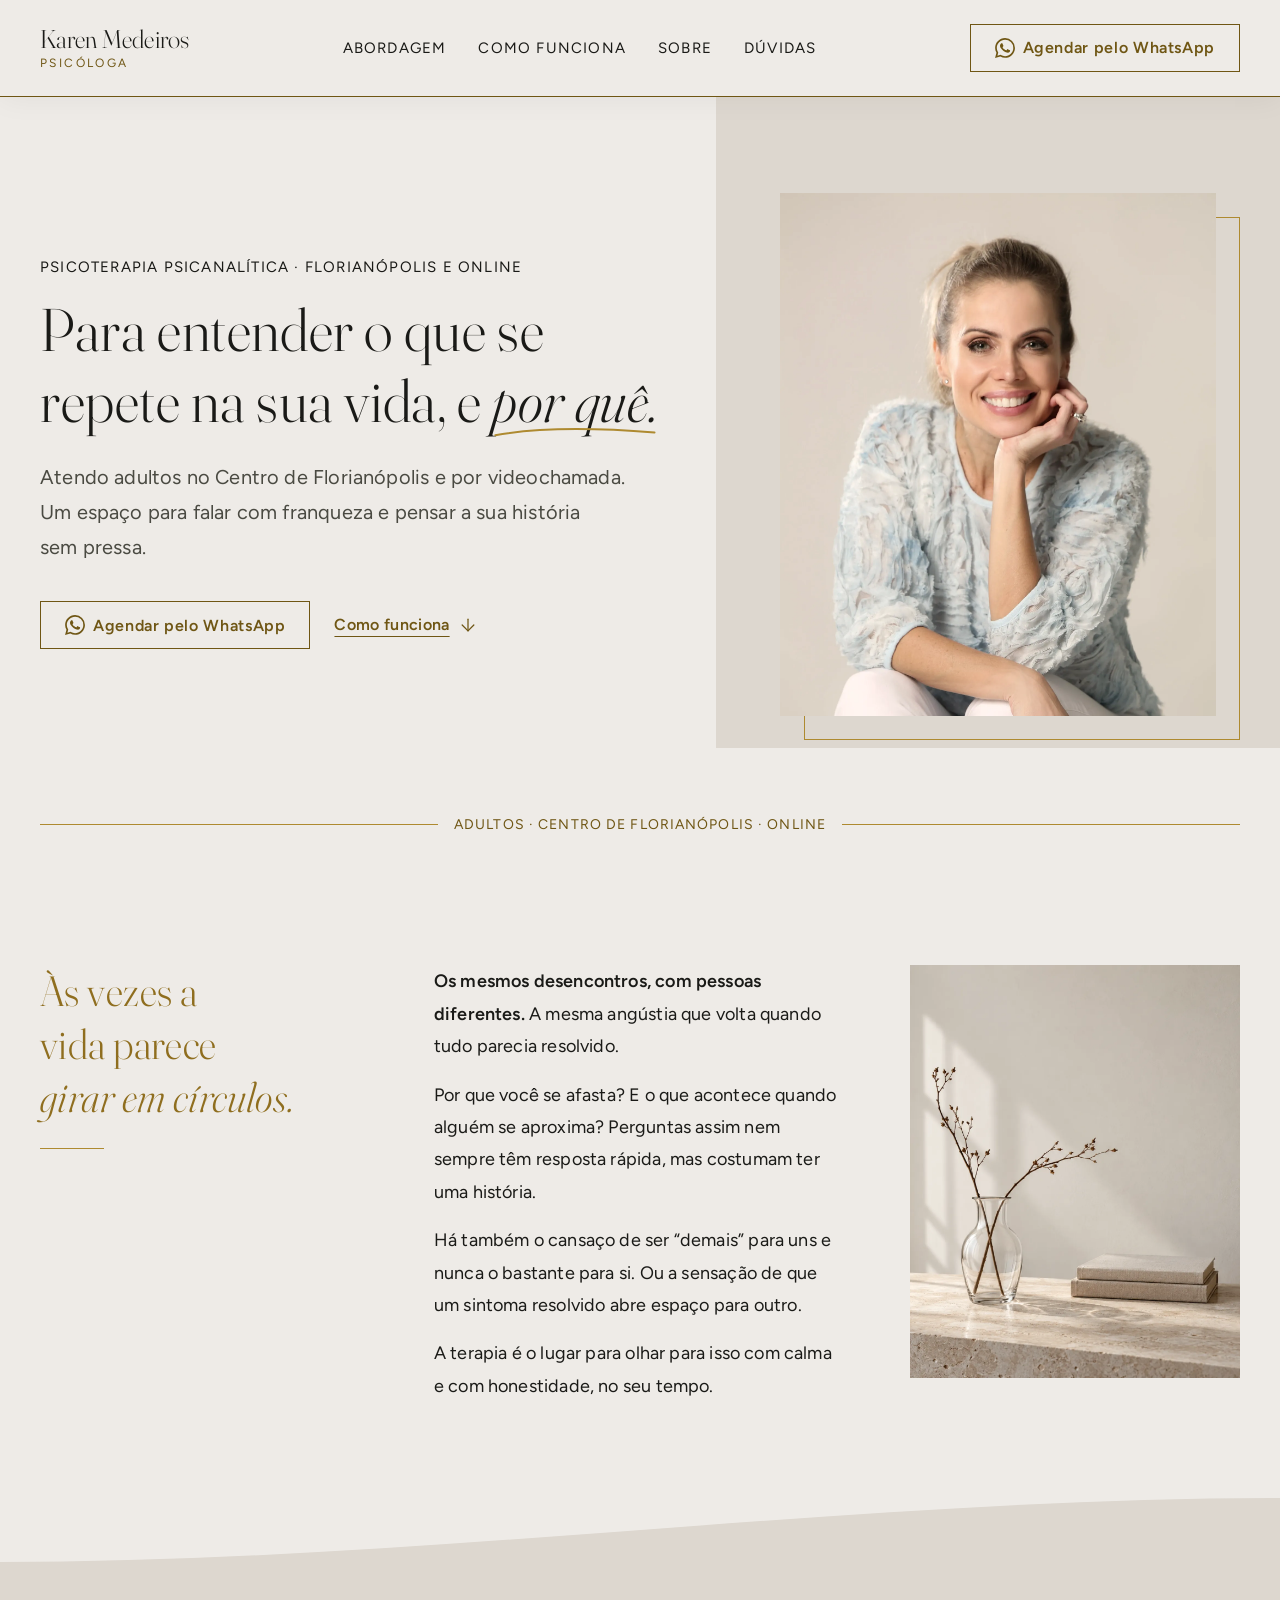
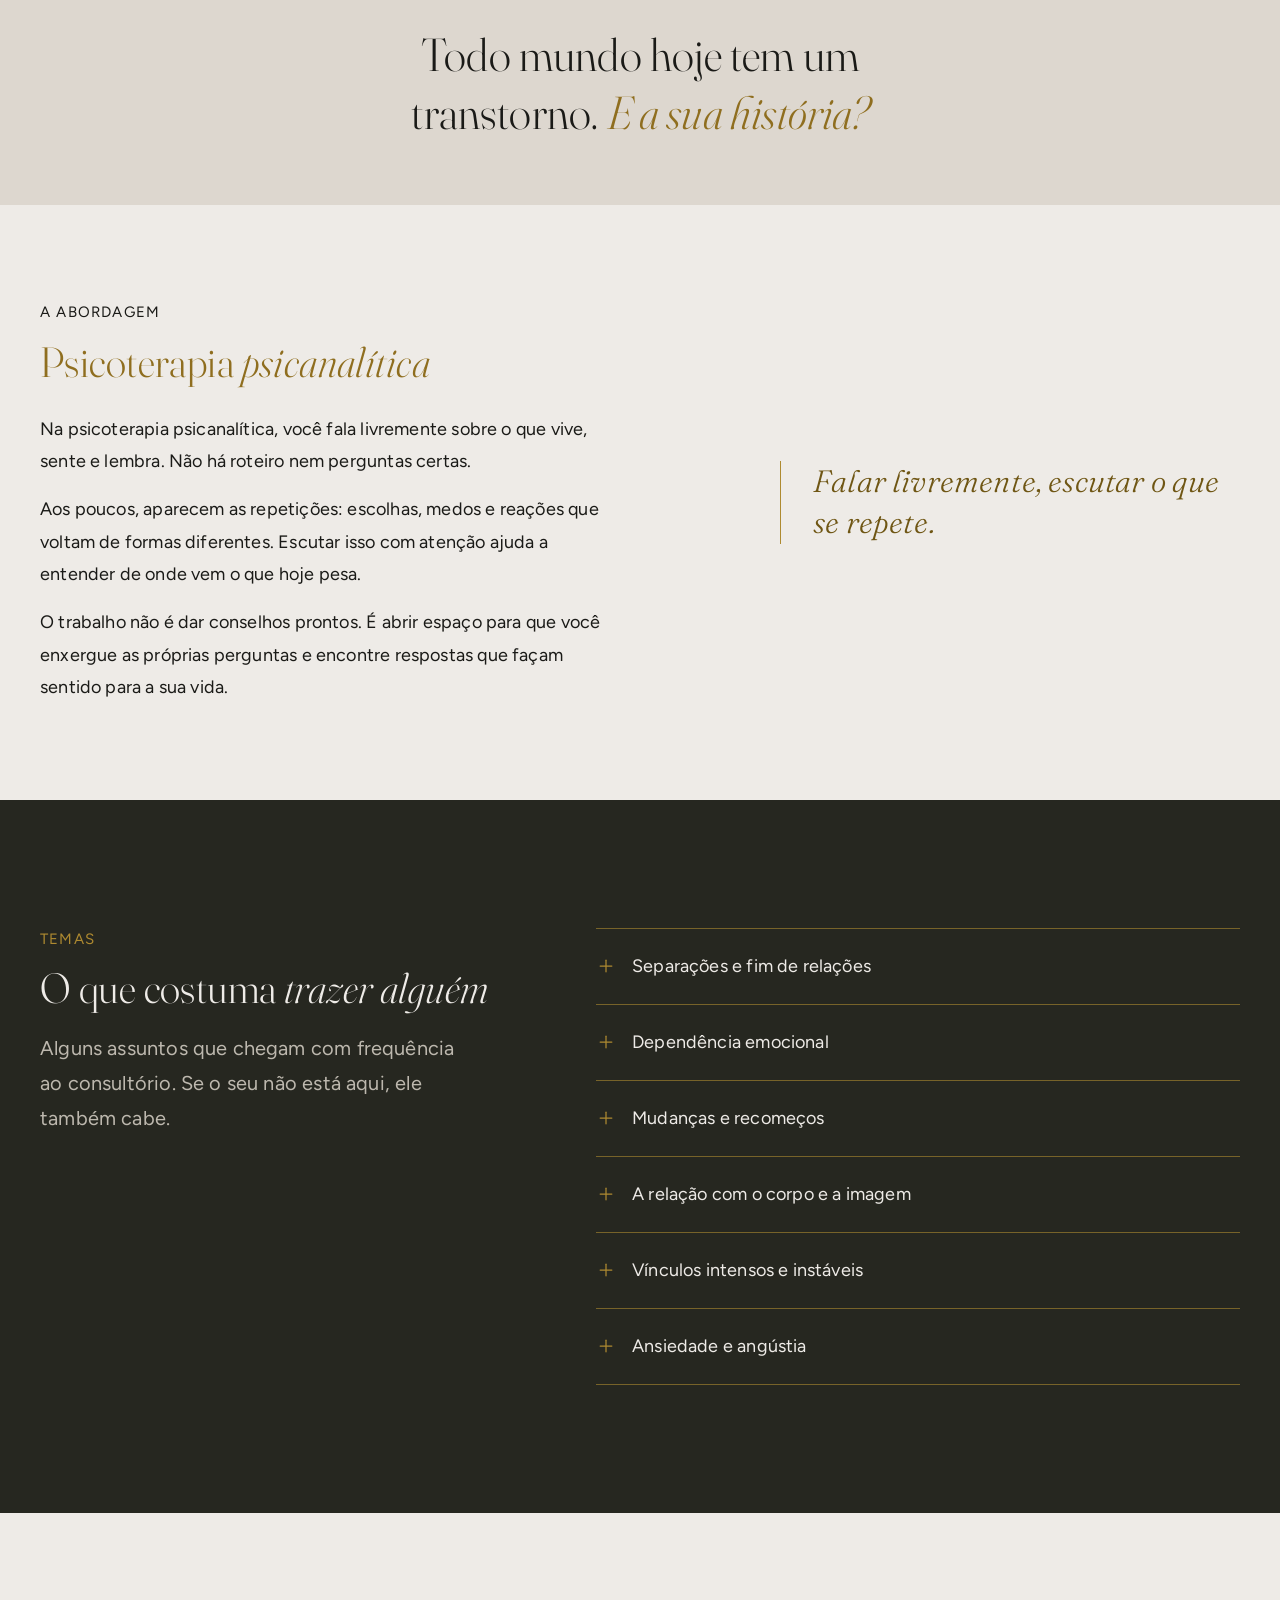
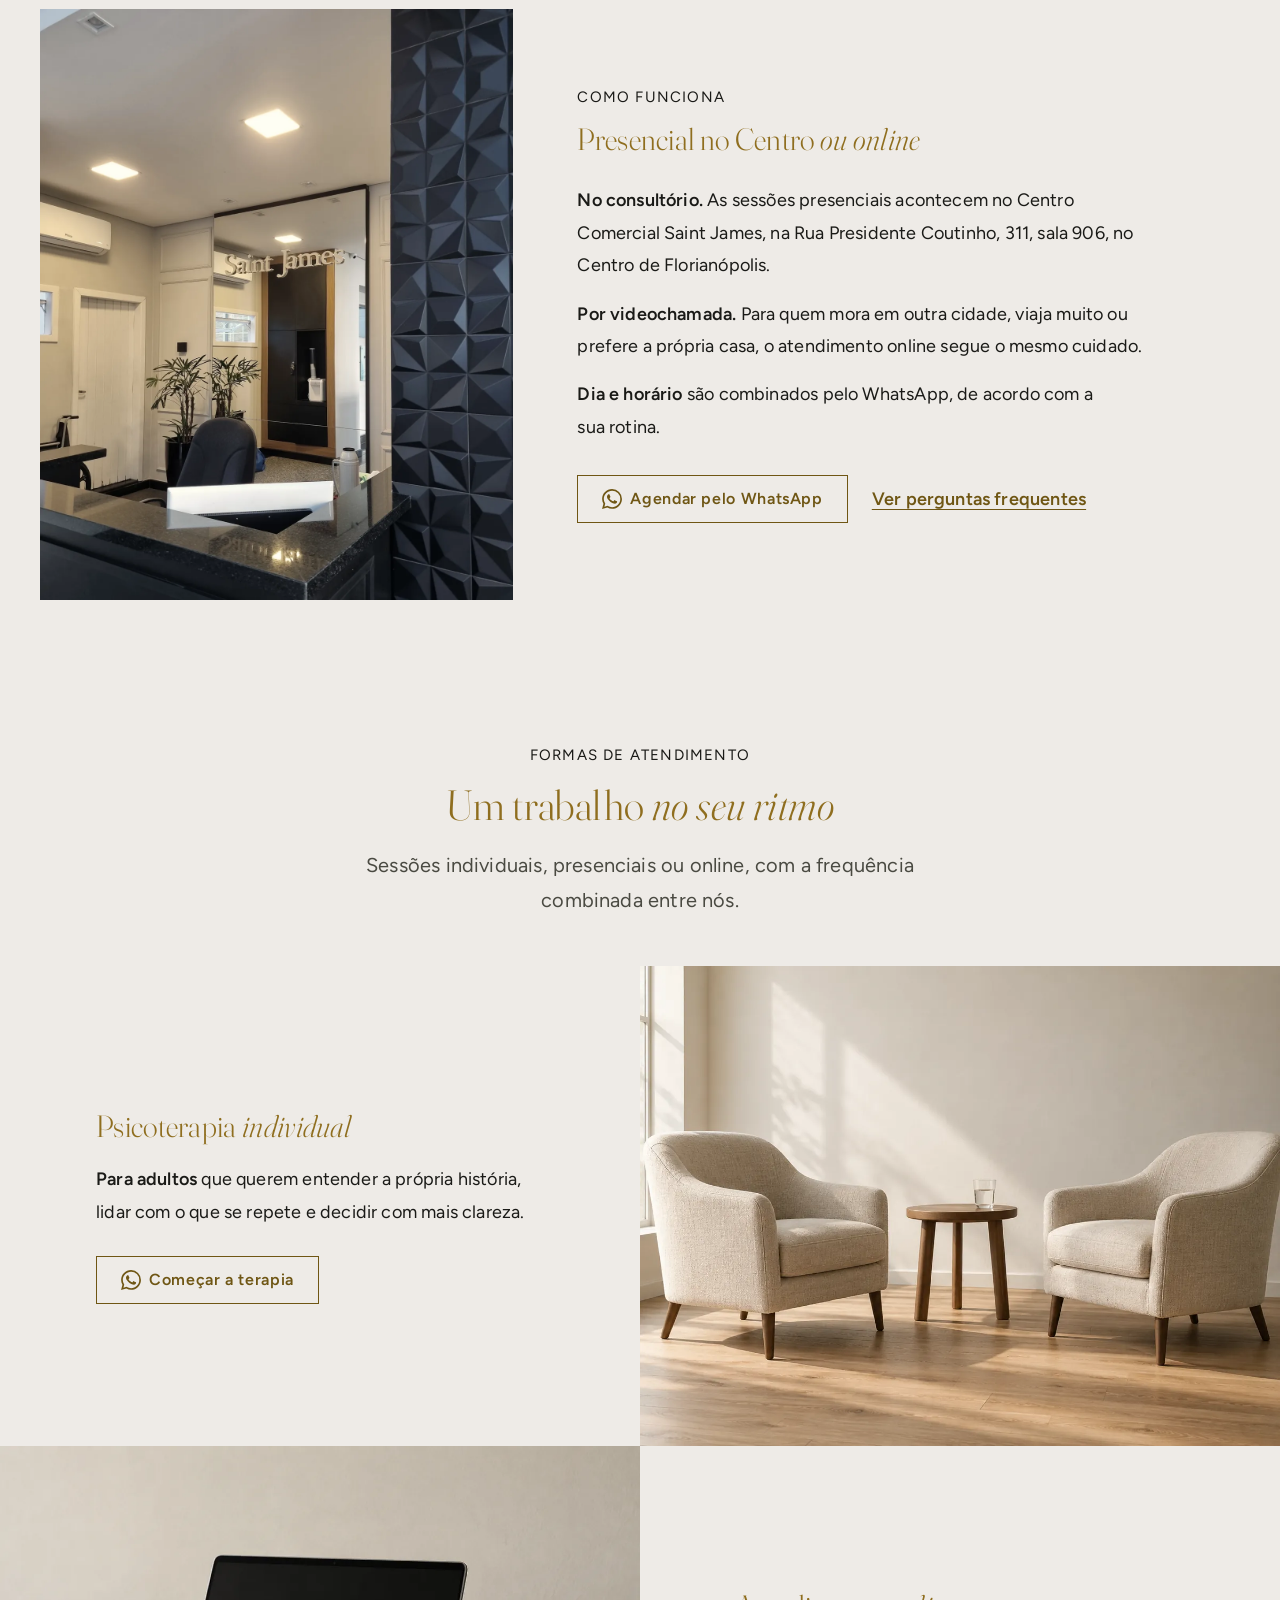
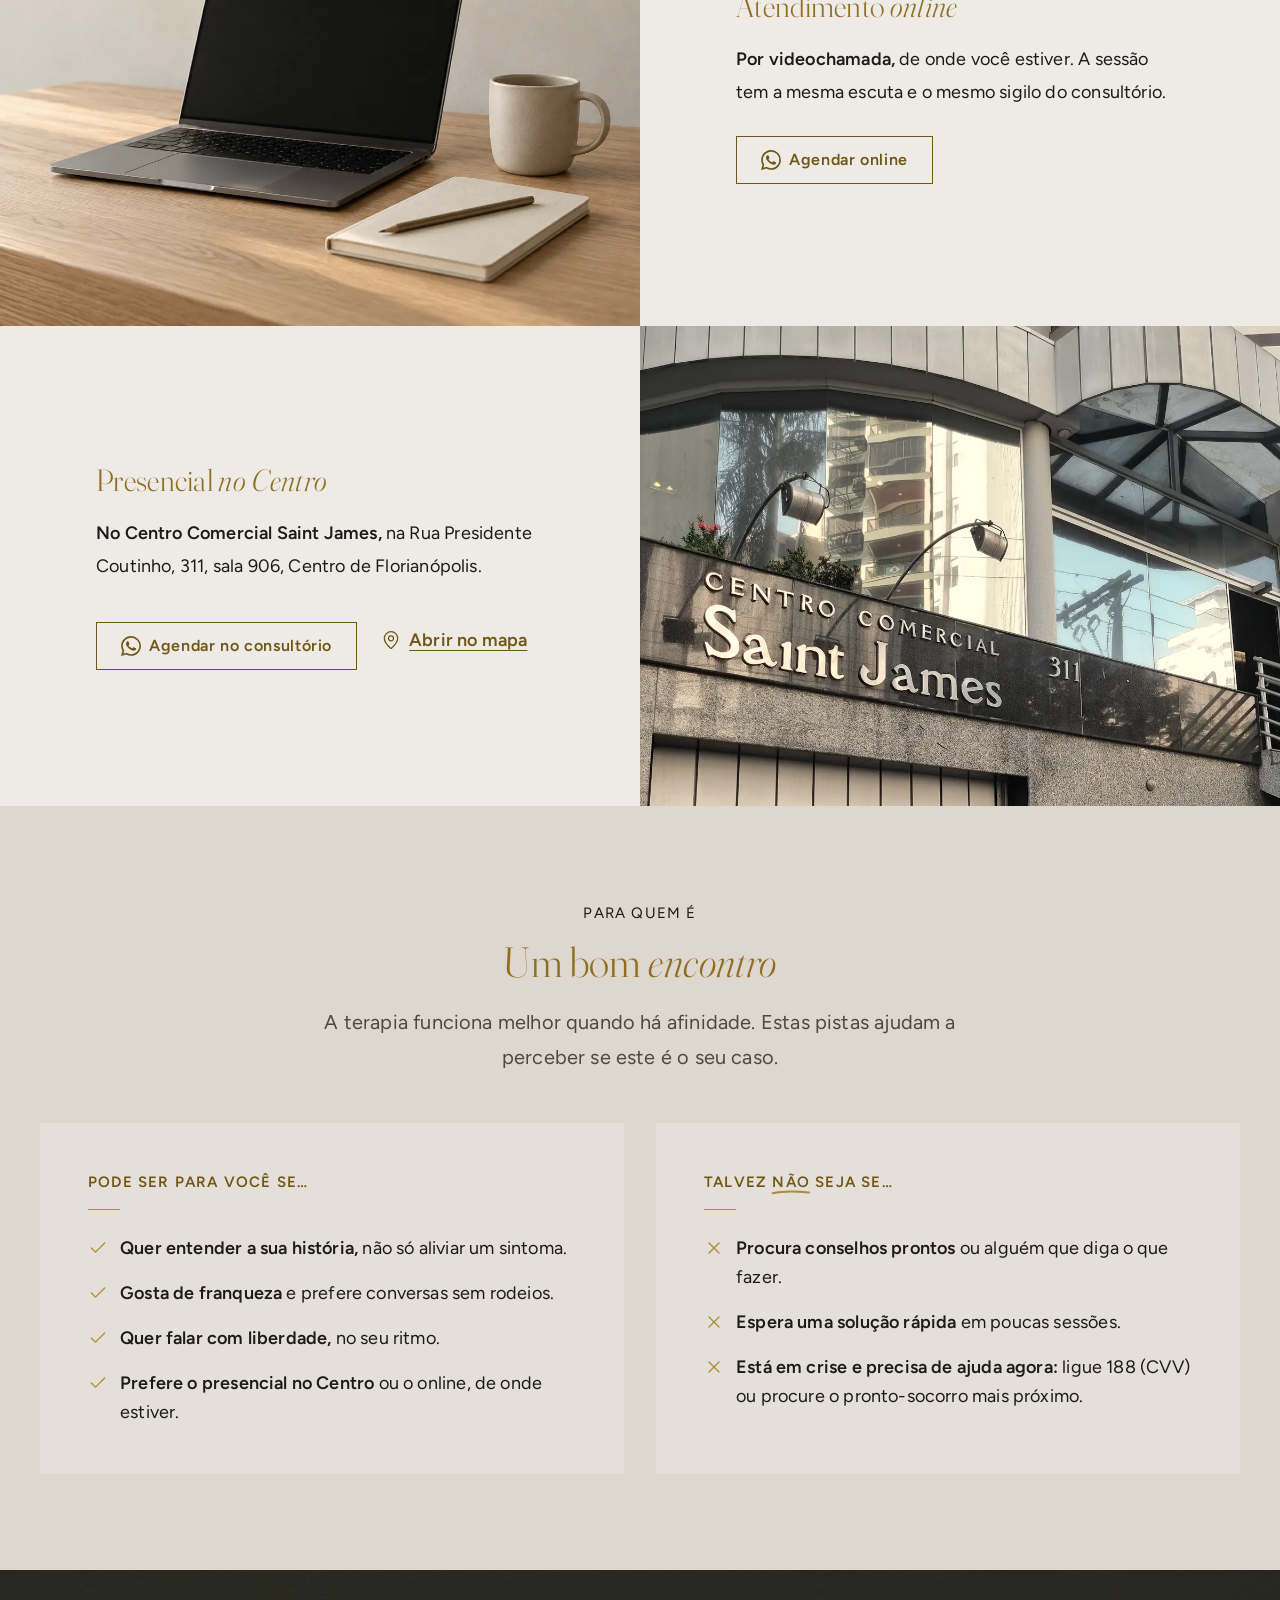
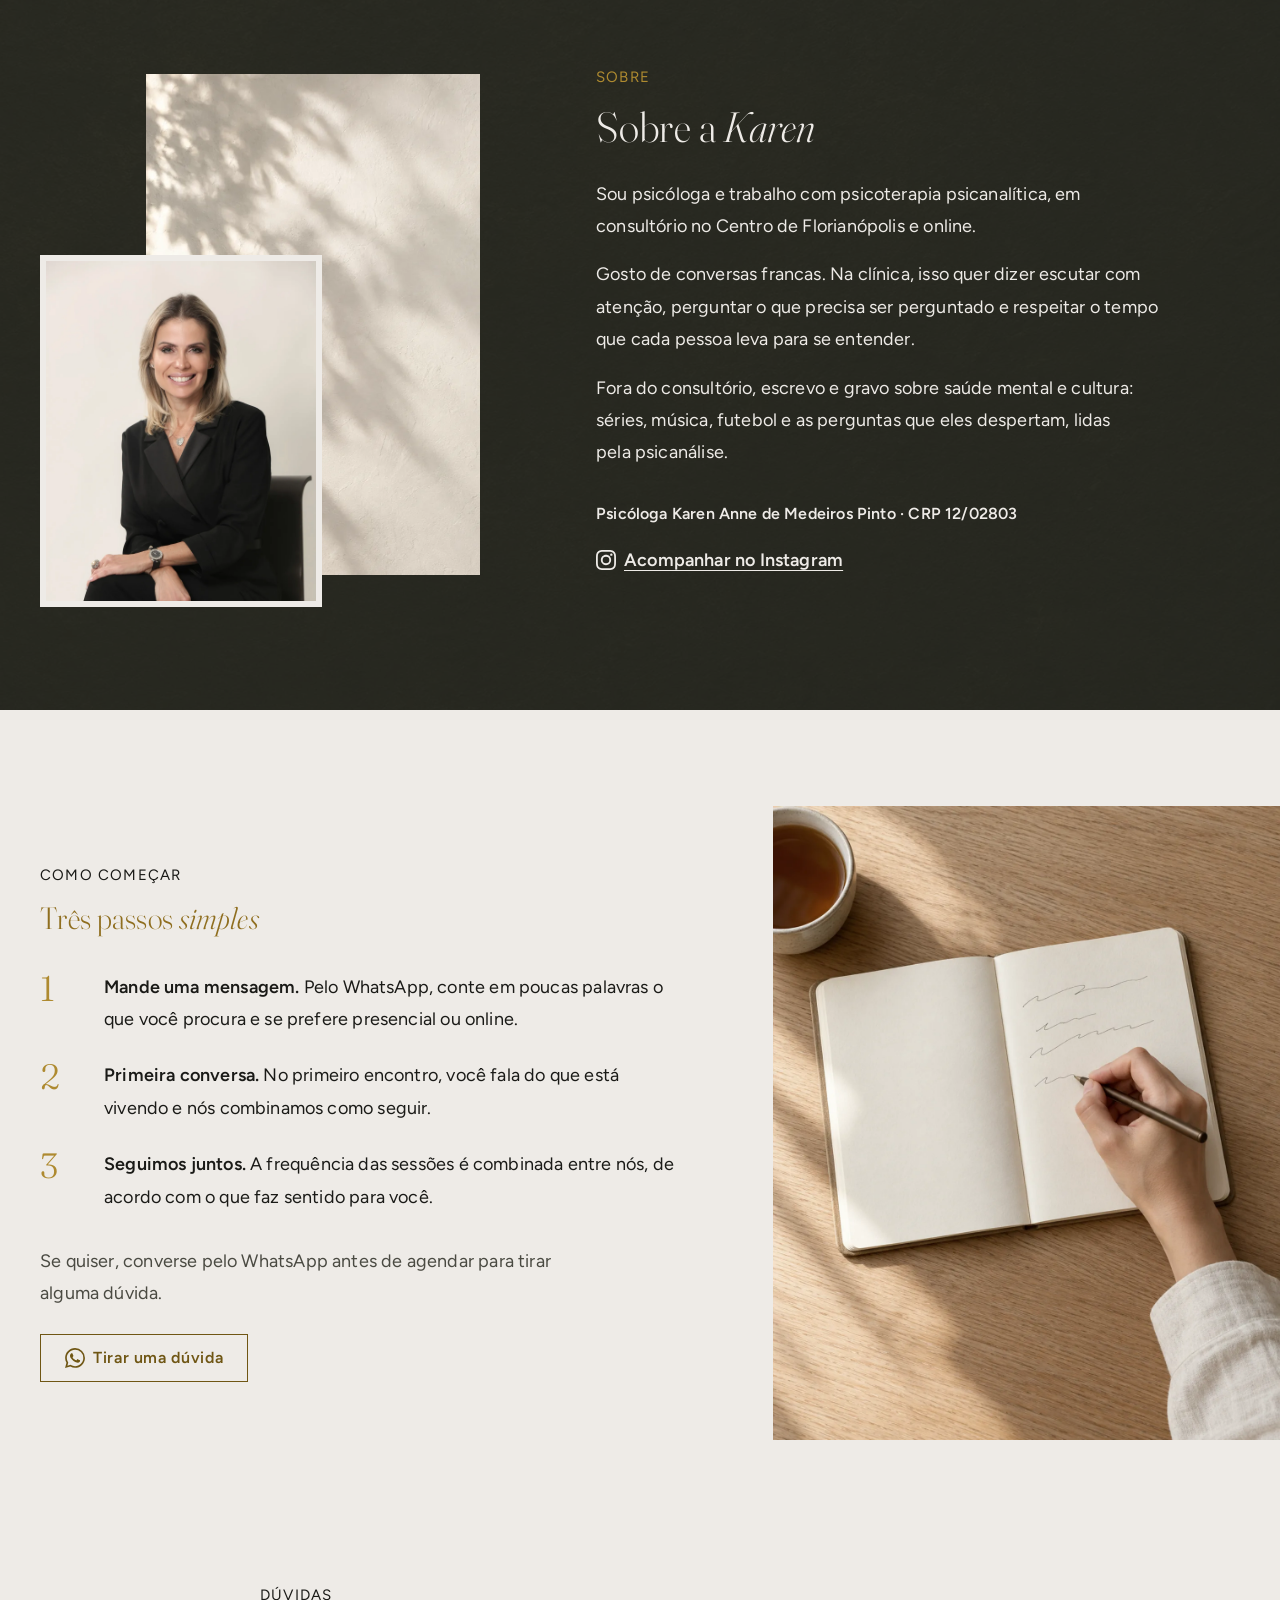
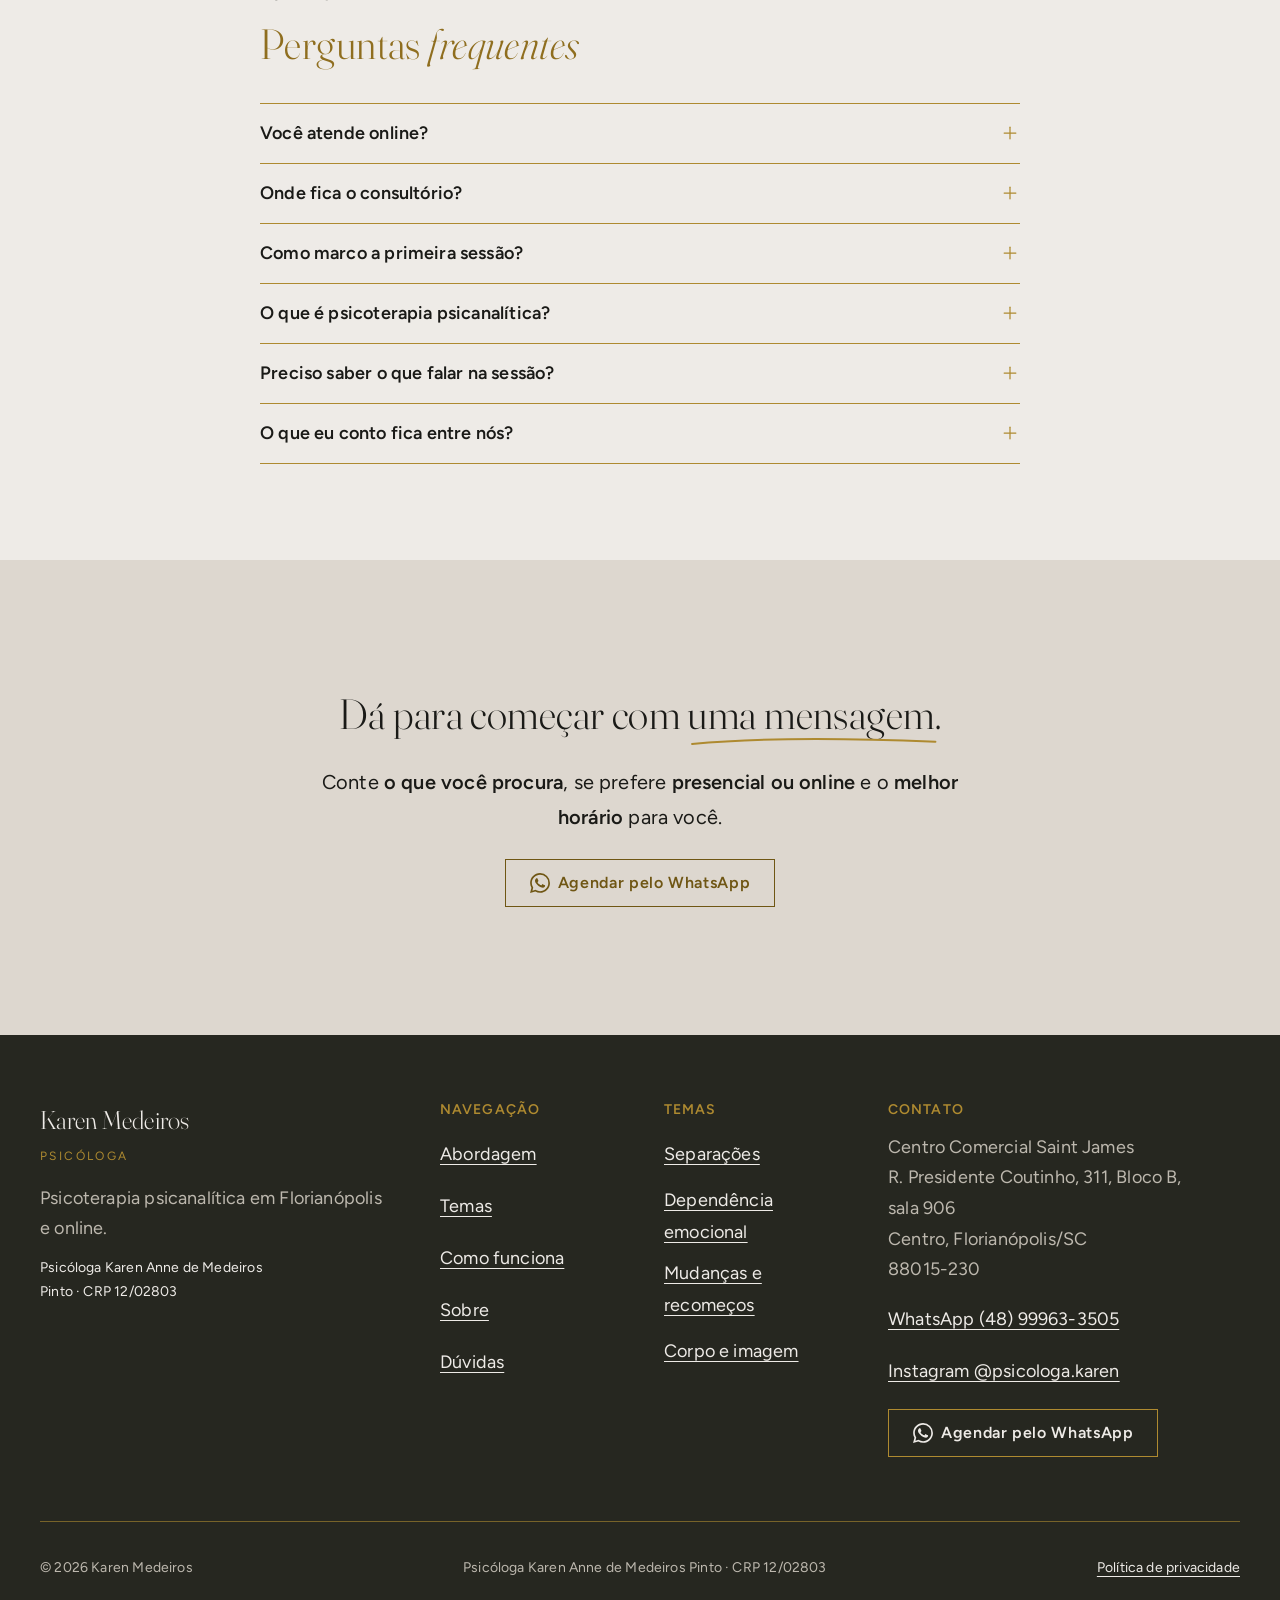
==== commit 6b4c39c1: "Revisão via Claude Desktop 2026-10-15 17:41" ====
--- a/index.html
+++ b/index.html
@@ -261,12 +261,6 @@
         </div>
       </div>
 
-      <div class="container divisoria" role="presentation">
-        <span class="divisoria__fio"></span>
-        <span class="divisoria__rotulo">Sem pressa, sem rodeios</span>
-        <span class="divisoria__fio"></span>
-      </div>
-
       <div class="tabuleiro__par">
         <div class="tabuleiro__texto">
           <h3>Presencial <em>no Centro</em></h3>
--- a/assets/css/style.css
+++ b/assets/css/style.css
@@ -5,13 +5,19 @@
   --areia: #DDD7CF;
   --cartao: #E4DFD8;
   --carvao: #262720;
-  --accent: #745E34;
-  --accent-texto: #5E4B28;
+  /* 15/10 (Armin): três dourados no lugar do bronze único. --ouro é decorativo (fios, bordas, ícones; sem exigência AA);
+     --ouro-titulo para títulos ≥24px (3:1 no linho 4,0 e na areia 3,3); --ouro-texto para texto pequeno (4,5:1: linho 5,9, areia 4,9). */
+  --ouro: #AE8A30; /* 15/10 2ª: o #C9A24A ficou claro demais (Armin) */
+  --ouro-titulo: #8F6E1F;
+  --ouro-texto: #6F5614;
+  --accent: var(--ouro);
+  --accent-texto: var(--ouro-texto);
   --text: #1A1A17;
   --text-suave: #4A4A42;
   --text-claro: #EEEBE7;
   --text-claro-suave: #BDB8AE;
   --fio-claro: rgba(238, 235, 231, 0.25);
+  --fio-ouro: rgba(174, 138, 48, 0.6); /* fio dourado sobre carvão */
 
   --surface-1: var(--linho);
   --surface-2: var(--areia);
@@ -53,8 +59,8 @@
   text-wrap: balance;
 }
 h1 { font-size: var(--h1); line-height: 1.18; }
-h2 { font-size: var(--h2); line-height: 1.25; color: var(--accent); }
-h3, .h3 { font-size: var(--h3); line-height: 1.3; color: var(--accent); }
+h2 { font-size: var(--h2); line-height: 1.25; color: var(--ouro-titulo); }
+h3, .h3 { font-size: var(--h3); line-height: 1.3; color: var(--ouro-titulo); }
 h1 em, h2 em, h3 em, .frase__texto em { font-style: italic; white-space: nowrap; }
 strong { font-weight: 600; }
 p { text-wrap: pretty; }
@@ -74,12 +80,12 @@
 .texto p, .apoio { max-width: 32em; }
 .identificacao { font-size: 0.875rem; line-height: 1.6; color: var(--text-suave); }
 
-/* Botões: um desenho só, raio 0, 56px (design.md §6) */
+/* Botões: um desenho só, raio 0. 15/10 (Armin): borda 1px na mesma cor do texto e do ícone, moldura menor (48px), texto igual */
 .botao {
   display: inline-flex; align-items: center; justify-content: center; gap: var(--space-2);
-  min-height: 56px;
-  padding: var(--space-4) var(--space-6);
-  border: 2px solid var(--accent);
+  min-height: 48px;
+  padding: var(--space-3) var(--space-5);
+  border: 1px solid var(--accent-texto);
   border-radius: var(--raio);
   background: transparent;
   color: var(--accent-texto);
@@ -88,9 +94,9 @@
   text-decoration: none; white-space: nowrap;
   transition: background-color 0.15s linear, color 0.15s linear, border-color 0.15s linear;
 }
-.botao:hover, .botao:focus-visible { background: var(--accent); color: var(--linho); }
-.botao--claro { border-color: var(--text-claro); color: var(--text-claro); }
-.botao--claro:hover, .botao--claro:focus-visible { background: var(--linho); color: var(--carvao); }
+.botao:hover, .botao:focus-visible { background: var(--ouro); color: var(--carvao); }
+.botao--claro { border-color: var(--ouro); color: var(--text-claro); }
+.botao--claro:hover, .botao--claro:focus-visible { background: var(--ouro); color: var(--carvao); }
 @media (max-width: 399px) {
   .botao { padding-inline: var(--space-5); white-space: normal; text-align: center; }
 }
@@ -122,7 +128,7 @@
 .cabecalho {
   position: absolute; inset-inline: 0; top: 0; z-index: 50;
   background: var(--linho);
-  border-bottom: 1px solid var(--accent);
+  border-bottom: 1px solid var(--ouro-texto);
   box-shadow: var(--sombra-header);
 }
 .cabecalho__barra {
@@ -134,7 +140,7 @@
   text-decoration: none; color: var(--text); line-height: 1.1;
 }
 .marca__nome { font-family: var(--font-display); font-weight: 300; font-variation-settings: "opsz" 144; font-size: 1.5rem; letter-spacing: 0.01em; }
-.marca__profissao { font-size: 0.75rem; text-transform: uppercase; letter-spacing: 0.2em; margin-block-start: var(--space-1); }
+.marca__profissao { font-size: 0.75rem; text-transform: uppercase; letter-spacing: 0.2em; margin-block-start: var(--space-1); color: var(--ouro-texto); }
 .cabecalho__nav { display: none; }
 /* 14/10: no celular, botão do WhatsApp no lugar do menu de três traços (regra do Armin para todos os sites) */
 .cabecalho__cta {
@@ -143,7 +149,7 @@
 }
 @media (max-width: 899px) { .cabecalho__cta-extra { display: none; } }
 @media (max-width: 339px) { .cabecalho__cta .icone { display: none; } }
-@media (min-width: 900px) { .cabecalho__cta { min-height: 56px; padding: var(--space-4) var(--space-6); font-size: 1rem; letter-spacing: 0.04em; } }
+@media (min-width: 900px) { .cabecalho__cta { min-height: 48px; padding: var(--space-3) var(--space-5); font-size: 1rem; letter-spacing: 0.04em; } }
 .cabecalho__menu {
   display: none; place-items: center; flex-shrink: 0;
   width: 48px; height: 48px; padding: 0;
@@ -200,27 +206,67 @@
 .menu-celular__pe { display: grid; justify-items: center; gap: var(--space-4); text-align: center; }
 @media (min-width: 900px) { .menu-celular { display: none; } }
 
-/* 1. Herói — posicionamento do herói da Marilúcia Valério (14/10, Armin):
-   celular: rótulo + título no alto, foto, texto, botão, CRP. Computador: texto à esquerda no container, foto à direita. */
-.heroi { padding-top: calc(var(--header-h) + var(--space-6)); padding-bottom: var(--space-8); }
+/* 1. Herói — posicionamento do herói da Marilúcia Valério, com composição editorial (15/10, Armin):
+   painel de areia sangrando à direita atrás do retrato, moldura bronze deslocada, CRP vertical ao lado da foto,
+   sublinhado à mão no "por quê.", segundo caminho "Como funciona" e divisória de fechamento. Tudo raio 0, sem sombra. */
+.heroi { padding-top: calc(var(--header-h) + var(--space-6)); padding-bottom: var(--space-8); overflow-x: clip; }
 .heroi__grade { display: grid; gap: var(--space-6); }
 .heroi h1 { margin-block-start: var(--space-3); }
-.heroi__foto img { width: 100%; aspect-ratio: 4 / 3; object-fit: cover; object-position: 50% 28%; border-radius: var(--raio); }
+.heroi h1 .sublinhado svg { bottom: -0.08em; height: 0.28em; }
+.heroi__foto { position: relative; isolation: isolate; margin-block-start: var(--space-7); } /* celular: título mais longe do painel (Armin, 15/10) */
+.heroi__foto::before {
+  content: ""; position: absolute; z-index: -2; background: var(--areia);
+  top: calc(-1 * var(--space-5)); bottom: calc(-1 * var(--space-5)); left: var(--space-6); right: -50vw;
+}
+.heroi__foto picture { position: relative; display: block; margin-inline-end: var(--space-4); }
+.heroi__foto picture::after {
+  content: ""; position: absolute; z-index: -1; pointer-events: none;
+  top: var(--space-4); left: var(--space-4); right: calc(-1 * var(--space-4)); bottom: calc(-1 * var(--space-4));
+  border: 1px solid var(--accent);
+}
+.heroi__foto img { width: 100%; aspect-ratio: 16 / 10; object-fit: cover; object-position: 50% 30%; border-radius: var(--raio); }
+.heroi__base { margin-block-start: var(--space-5); }
 .heroi .apoio { margin-block-end: var(--space-5); font-size: 1rem; line-height: 1.7; }
-.heroi .identificacao { margin-block-start: var(--space-4); }
-@media (min-width: 900px) {
-  .heroi { padding-top: calc(var(--header-h) + var(--space-9)); padding-bottom: var(--space-9); }
+.heroi .link-seta { display: none; }
+.heroi__id { display: none; } /* 15/10 (Armin): sem a linha nome + CRP no herói, em nenhuma largura; nome + CRP seguem no Sobre, rodapé e JSON-LD */
+.heroi__fecho { margin-block-start: var(--space-8); }
+.heroi__fecho .divisoria { padding-block: 0; gap: var(--space-4); }
+.heroi__fecho .divisoria__fio { min-width: var(--space-6); }
+.link-seta {
+  display: inline-flex; align-items: center; gap: var(--space-2); min-height: 56px;
+  font-weight: 600; font-size: 1rem; letter-spacing: 0.02em; color: var(--accent-texto);
+  text-decoration: underline; text-underline-offset: 6px; text-decoration-thickness: 1px;
+}
+.link-seta .icone { width: var(--icone-linha); height: var(--icone-linha); transition: transform 0.3s ease; }
+.link-seta:hover .icone, .link-seta:focus-visible .icone { transform: translateY(3px); }
+@media (min-width: 900px) {
+  .heroi { padding-top: calc(var(--header-h) + var(--space-9)); padding-bottom: var(--space-8); }
   .heroi__grade {
     grid-template-columns: 7fr 5fr; grid-template-areas: "topo foto" "base foto";
-    gap: var(--space-5) var(--space-8);
+    gap: var(--space-5) var(--space-9);
   }
   .heroi__topo { grid-area: topo; align-self: end; }
-  .heroi__base { grid-area: base; align-self: start; max-width: 594px; }
-  .heroi__foto { grid-area: foto; align-self: center; }
-  .heroi__foto picture { display: block; }
+  .heroi__base { grid-area: base; align-self: start; max-width: 594px; margin-block-start: 0; }
+  .heroi__foto { grid-area: foto; align-self: stretch; display: grid; align-items: center; margin-block-start: 0; }
+  .heroi__foto::before {
+    top: calc(-1 * var(--space-9)); bottom: calc(-1 * var(--space-6)); left: calc(-1 * var(--space-8)); right: -50vw;
+  }
+  .heroi__foto picture { margin-inline-end: var(--space-5); }
+  .heroi__foto picture::after { top: var(--space-5); left: var(--space-5); right: calc(-1 * var(--space-5)); bottom: calc(-1 * var(--space-5)); }
   .heroi__foto img { aspect-ratio: 5 / 6; object-position: 50% 22%; }
   .heroi h1 { margin-block-start: var(--space-4); }
   .heroi .apoio { margin-block-end: var(--space-6); font-size: var(--apoio); line-height: 1.75; }
+  .heroi .link-seta { display: inline-flex; }
+  /* CRP vertical na faixa de areia à esquerda do retrato (nome completo + CRP continuam no herói) */
+  .heroi__id {
+    grid-area: foto; align-self: stretch; justify-self: start; z-index: 1;
+    display: none;
+    width: var(--space-8); margin: 0 0 0 calc(-1 * var(--space-8));
+    place-items: center;
+    writing-mode: vertical-rl; transform: rotate(180deg);
+    font-size: 0.75rem; text-transform: uppercase; letter-spacing: 0.16em; white-space: nowrap; color: var(--accent-texto);
+  }
+  .heroi__fecho { margin-block-start: var(--space-9); }
 }
 
 /* Seções: padrão e junções de mesmo fundo (lição Ana Carolina) */
@@ -258,7 +304,7 @@
   font-size: var(--frase); line-height: 1.25; text-align: center; text-wrap: balance;
   max-width: 18em; margin-inline: auto; color: var(--text);
 }
-.frase__texto em { color: var(--accent); }
+.frase__texto em { color: var(--ouro-titulo); }
 
 /* 4. Abordagem */
 .abordagem h2 { margin-block-end: var(--space-5); }
@@ -278,18 +324,18 @@
 
 /* 5. Temas (carvão) */
 .temas { background: var(--carvao); color: var(--text-claro); }
-.temas .rotulo { color: var(--text-claro); }
+.temas .rotulo { color: var(--ouro); }
 .temas h2 { color: var(--text-claro); margin-block-end: var(--space-4); }
 .temas .apoio { color: var(--text-claro-suave); }
 .temas__grade { display: grid; gap: var(--space-7); }
 .temas__lista li {
   display: grid; grid-template-columns: auto 1fr; align-items: center; gap: var(--space-4);
   padding-block: var(--space-5);
-  border-top: 1px solid var(--fio-claro);
+  border-top: 1px solid var(--fio-ouro);
   font-size: 1.125rem; line-height: 1.5;
 }
-.temas__lista li:last-child { border-bottom: 1px solid var(--fio-claro); }
-.temas__lista .icone { color: var(--text-claro); }
+.temas__lista li:last-child { border-bottom: 1px solid var(--fio-ouro); }
+.temas__lista .icone { color: var(--ouro); }
 @media (min-width: 900px) {
   .temas { padding-block: var(--space-10); }
   .temas__grade { grid-template-columns: minmax(0, 5fr) minmax(0, 7fr); gap: var(--space-9); align-items: start; }
@@ -367,7 +413,7 @@
 .sobre__fundo { position: absolute; inset: 0; z-index: -2; }
 .sobre__fundo picture, .sobre__fundo img { width: 100%; height: 100%; object-fit: cover; }
 .sobre::before { content: ""; position: absolute; inset: 0; z-index: -1; background: var(--carvao); opacity: 0.85; }
-.sobre .rotulo { color: var(--text-claro); }
+.sobre .rotulo { color: var(--ouro); }
 .sobre h2 { color: var(--text-claro); margin-block-end: var(--space-5); }
 .sobre__grade { display: grid; gap: var(--space-7); }
 .sobre__fotos { position: relative; width: min(100%, 420px); padding-block-end: var(--space-7); }
@@ -450,10 +496,12 @@
 .rodape__contato .botao { margin-block-start: var(--space-4); }
 .rodape .botao--claro { text-decoration: none; }
 .rodape .botao--claro:hover, .rodape .botao--claro:focus-visible { color: var(--carvao); }
+.rodape__titulo { color: var(--ouro); }
+.rodape .marca__profissao { color: var(--ouro); }
 .rodape__legal {
   display: grid; gap: var(--space-2); align-items: center;
   margin-block-start: var(--space-8); padding-block-start: var(--space-5);
-  border-top: 1px solid var(--fio-claro);
+  border-top: 1px solid var(--fio-ouro);
   font-size: 0.875rem;
 }
 .rodape__legal a { display: inline-flex; align-items: center; min-height: var(--toque-min); }
@@ -475,9 +523,9 @@
 /* Botão fixo de WhatsApp (celular): mesmo desenho dos botões, preenchido */
 .whatsapp-fixo {
   border-radius: var(--raio);
-  background: var(--accent); color: var(--linho);
+  background: var(--ouro-texto); color: var(--linho);
   font-family: var(--font-texto); font-size: 1rem; font-weight: 600; letter-spacing: 0.04em;
-  border: 2px solid var(--accent);
+  border: 1px solid var(--ouro-texto);
 }
 .whatsapp-fixo .icone { width: var(--icone-linha); height: var(--icone-linha); }
 
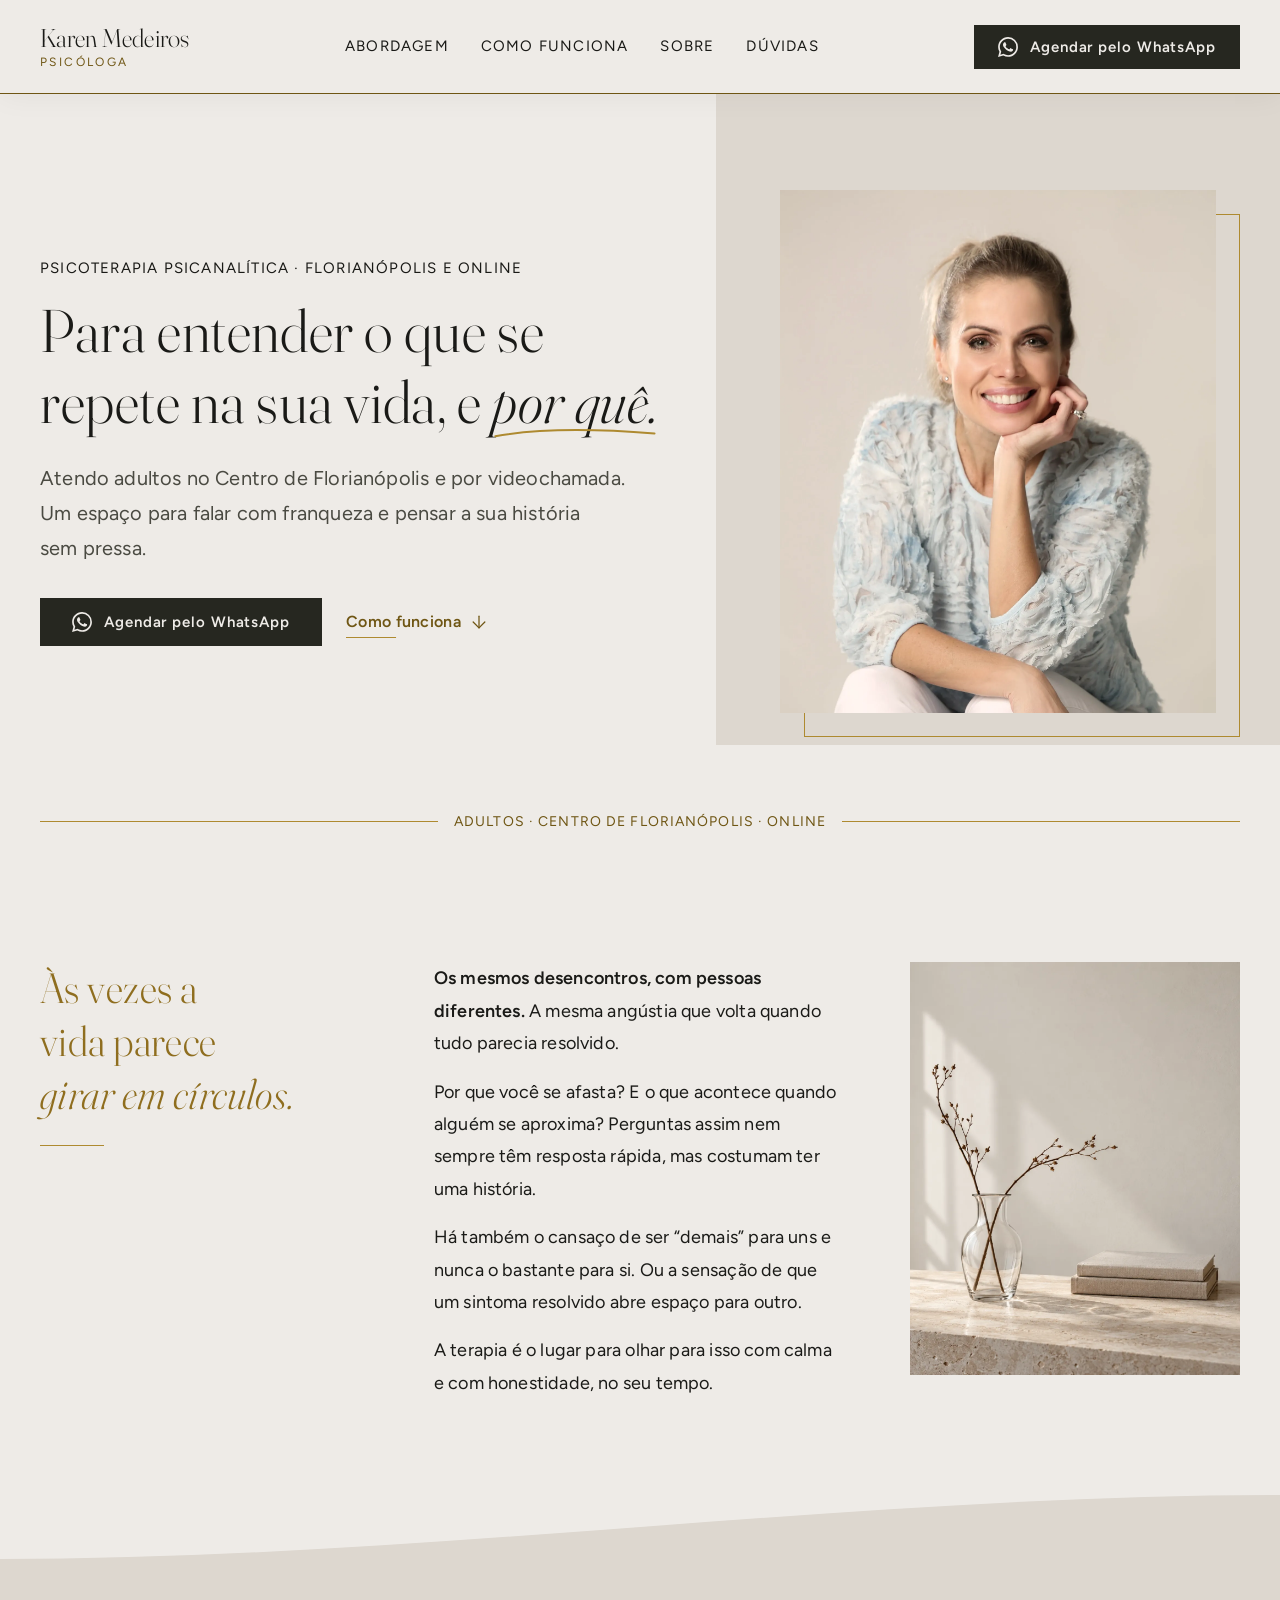
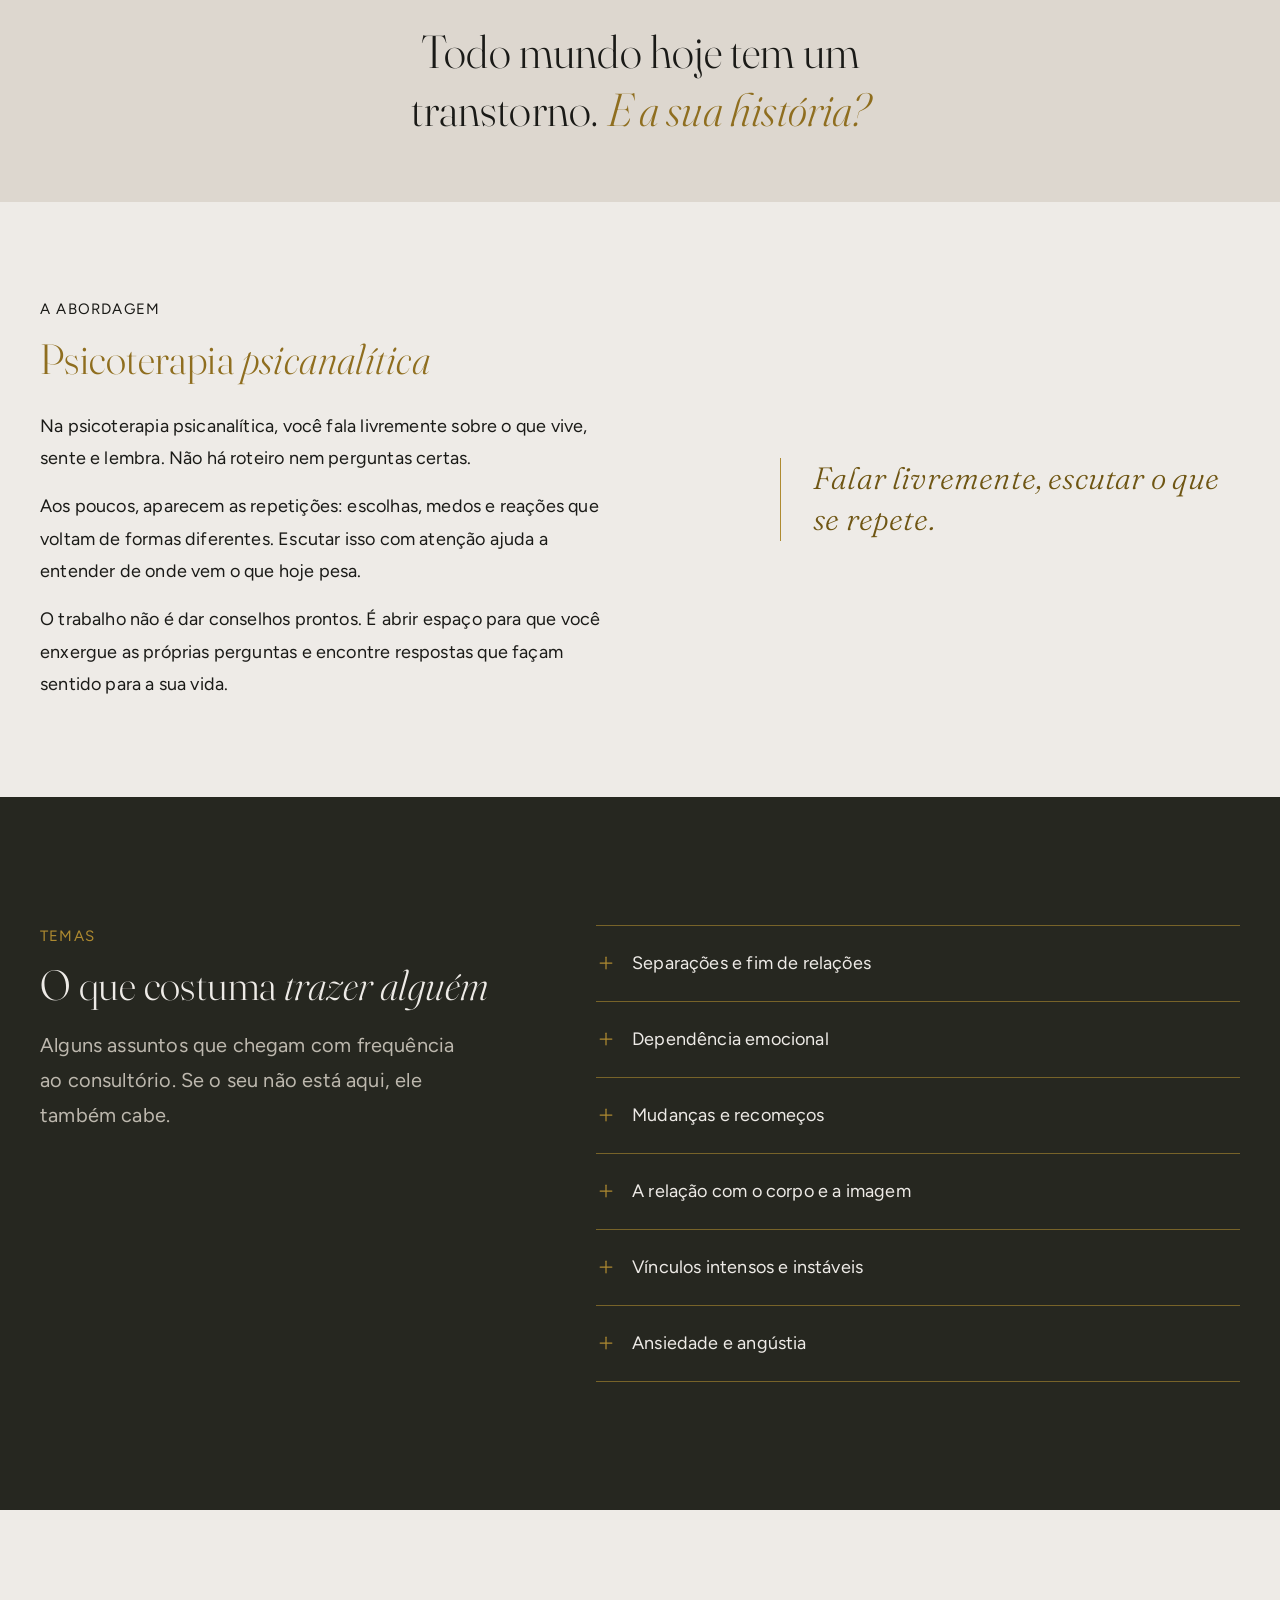
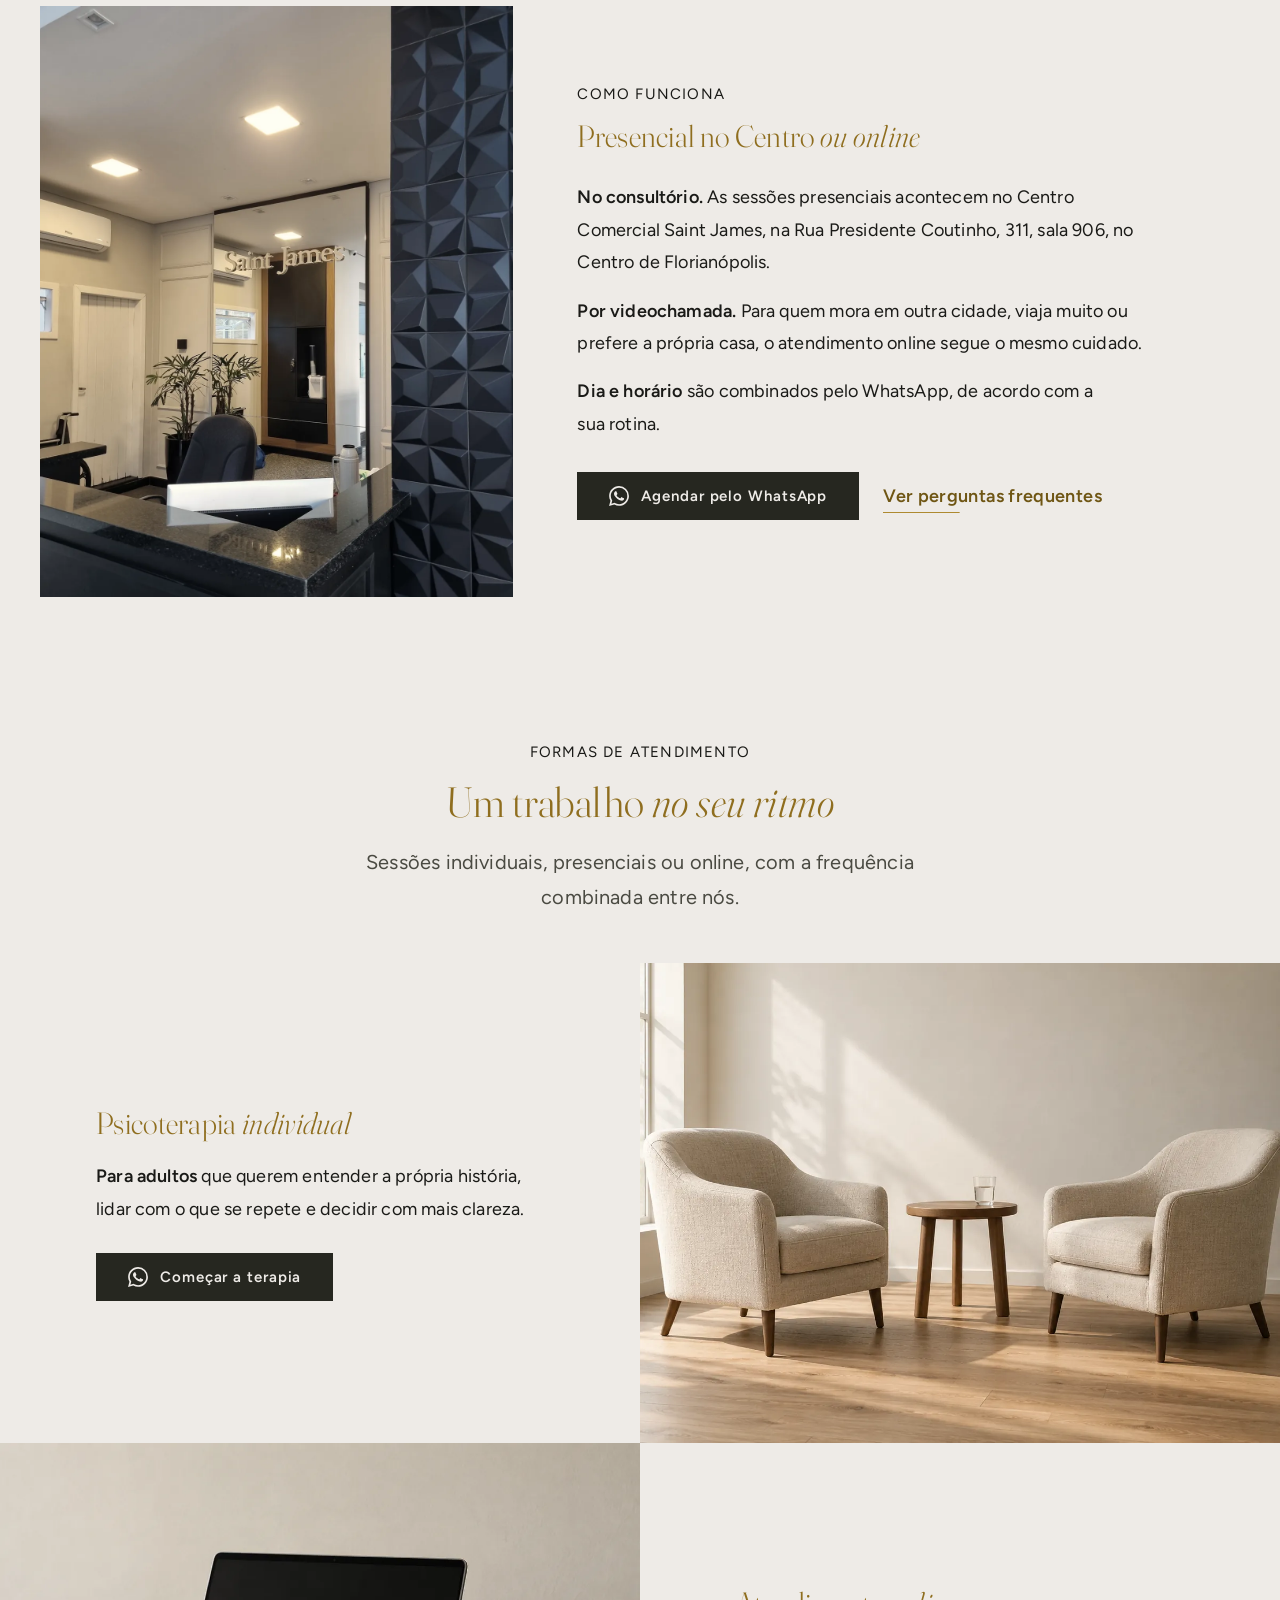
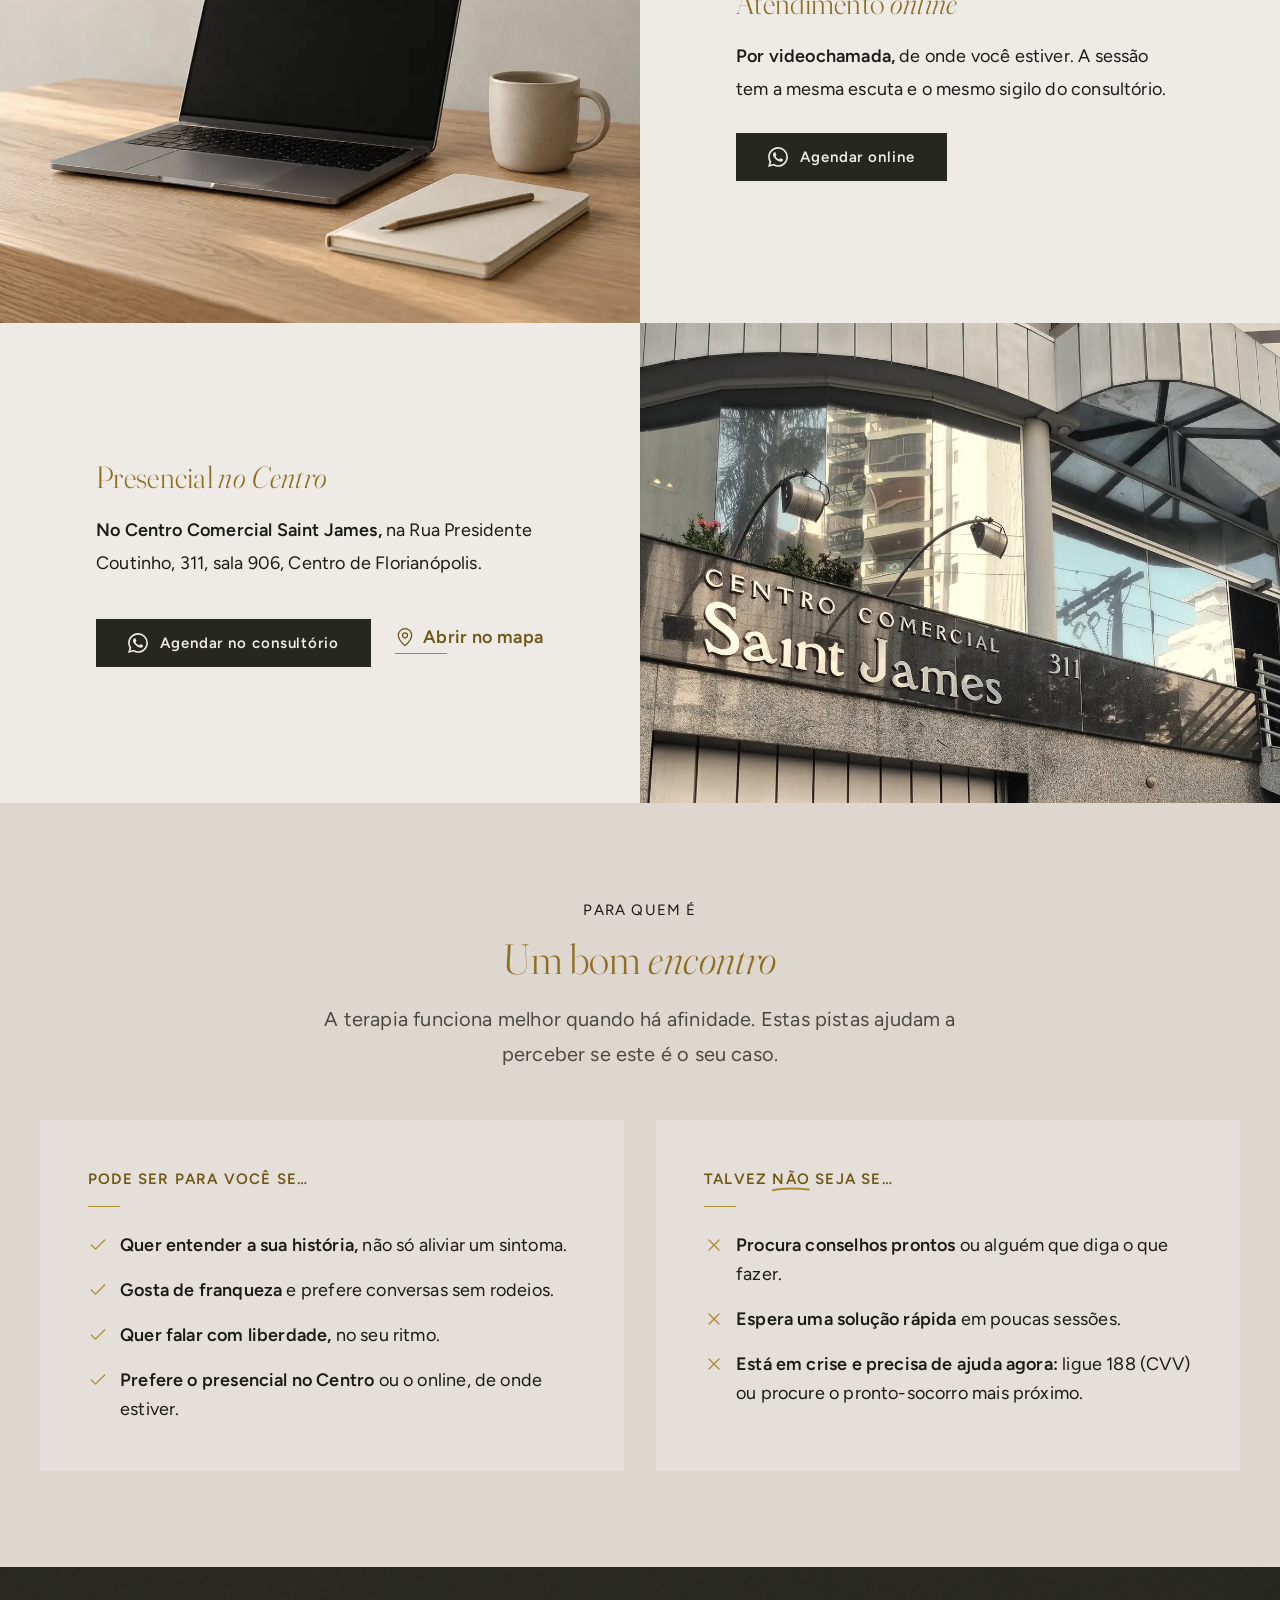
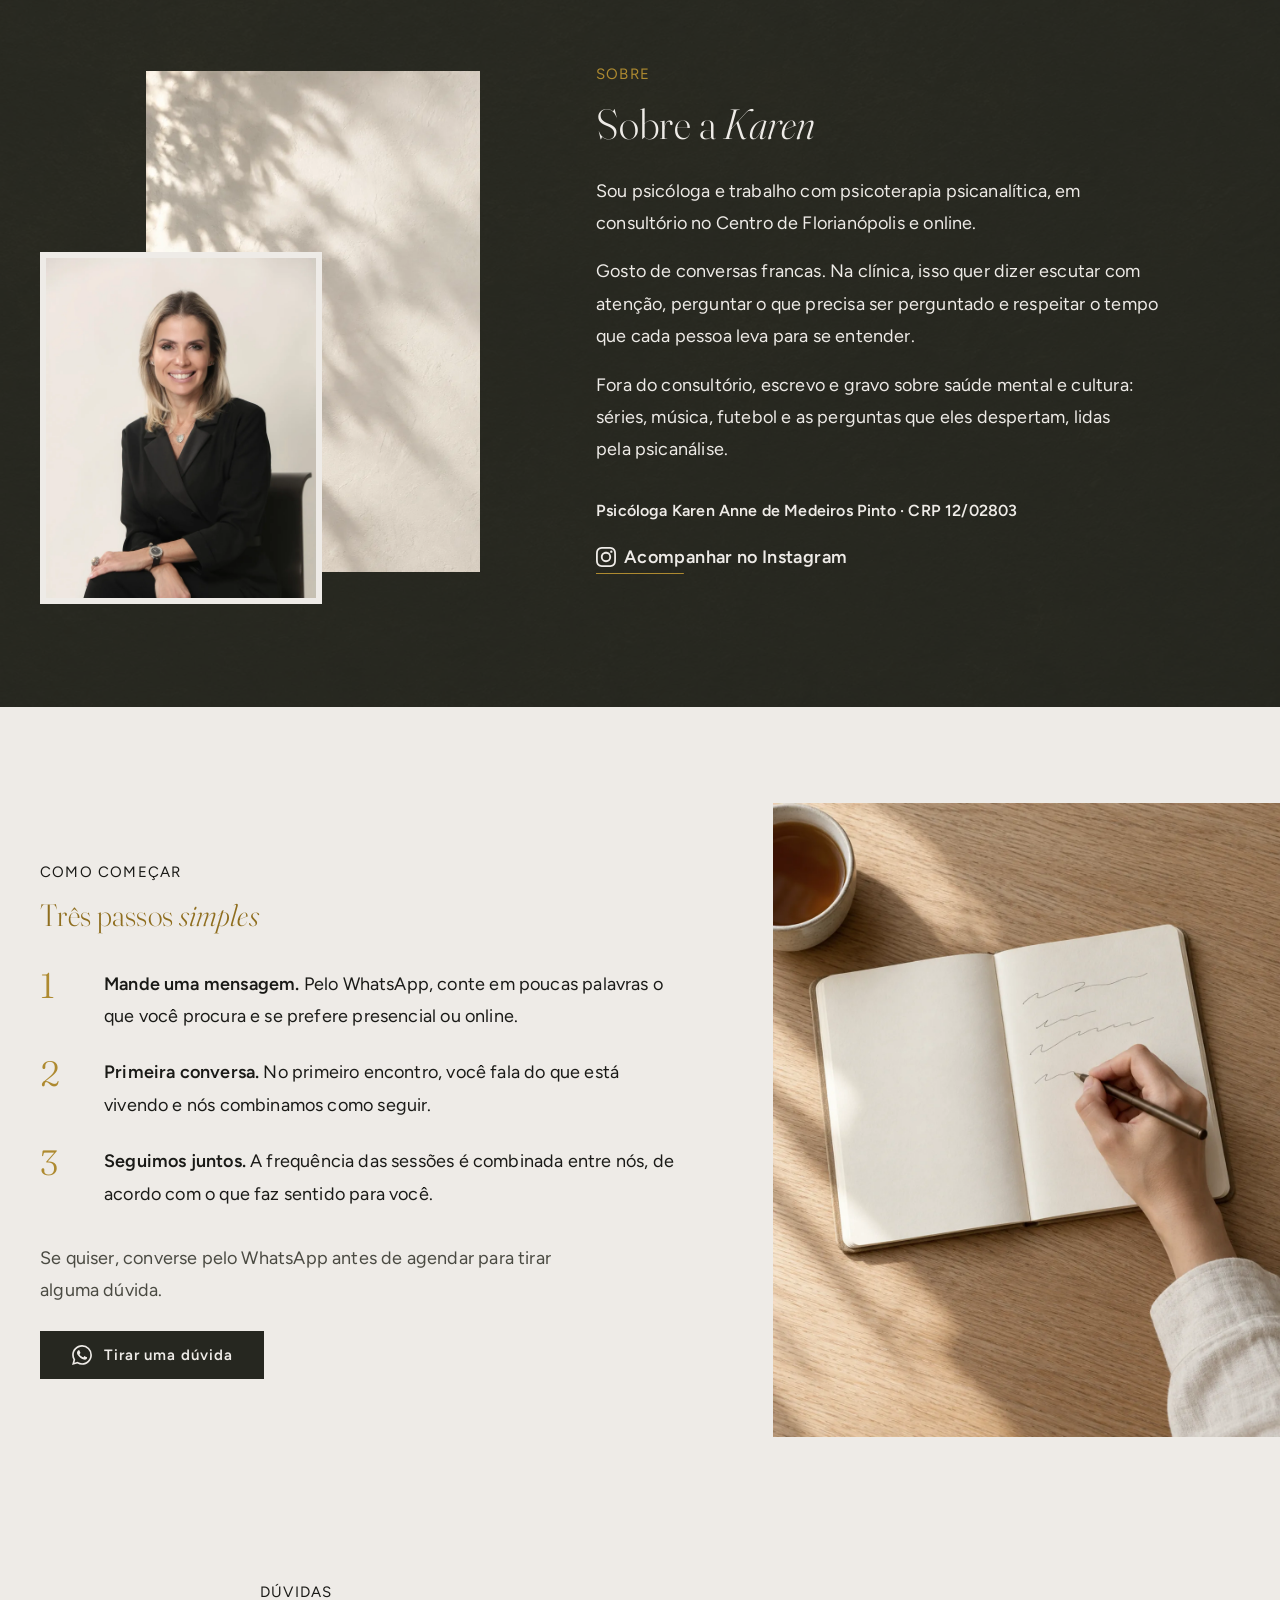
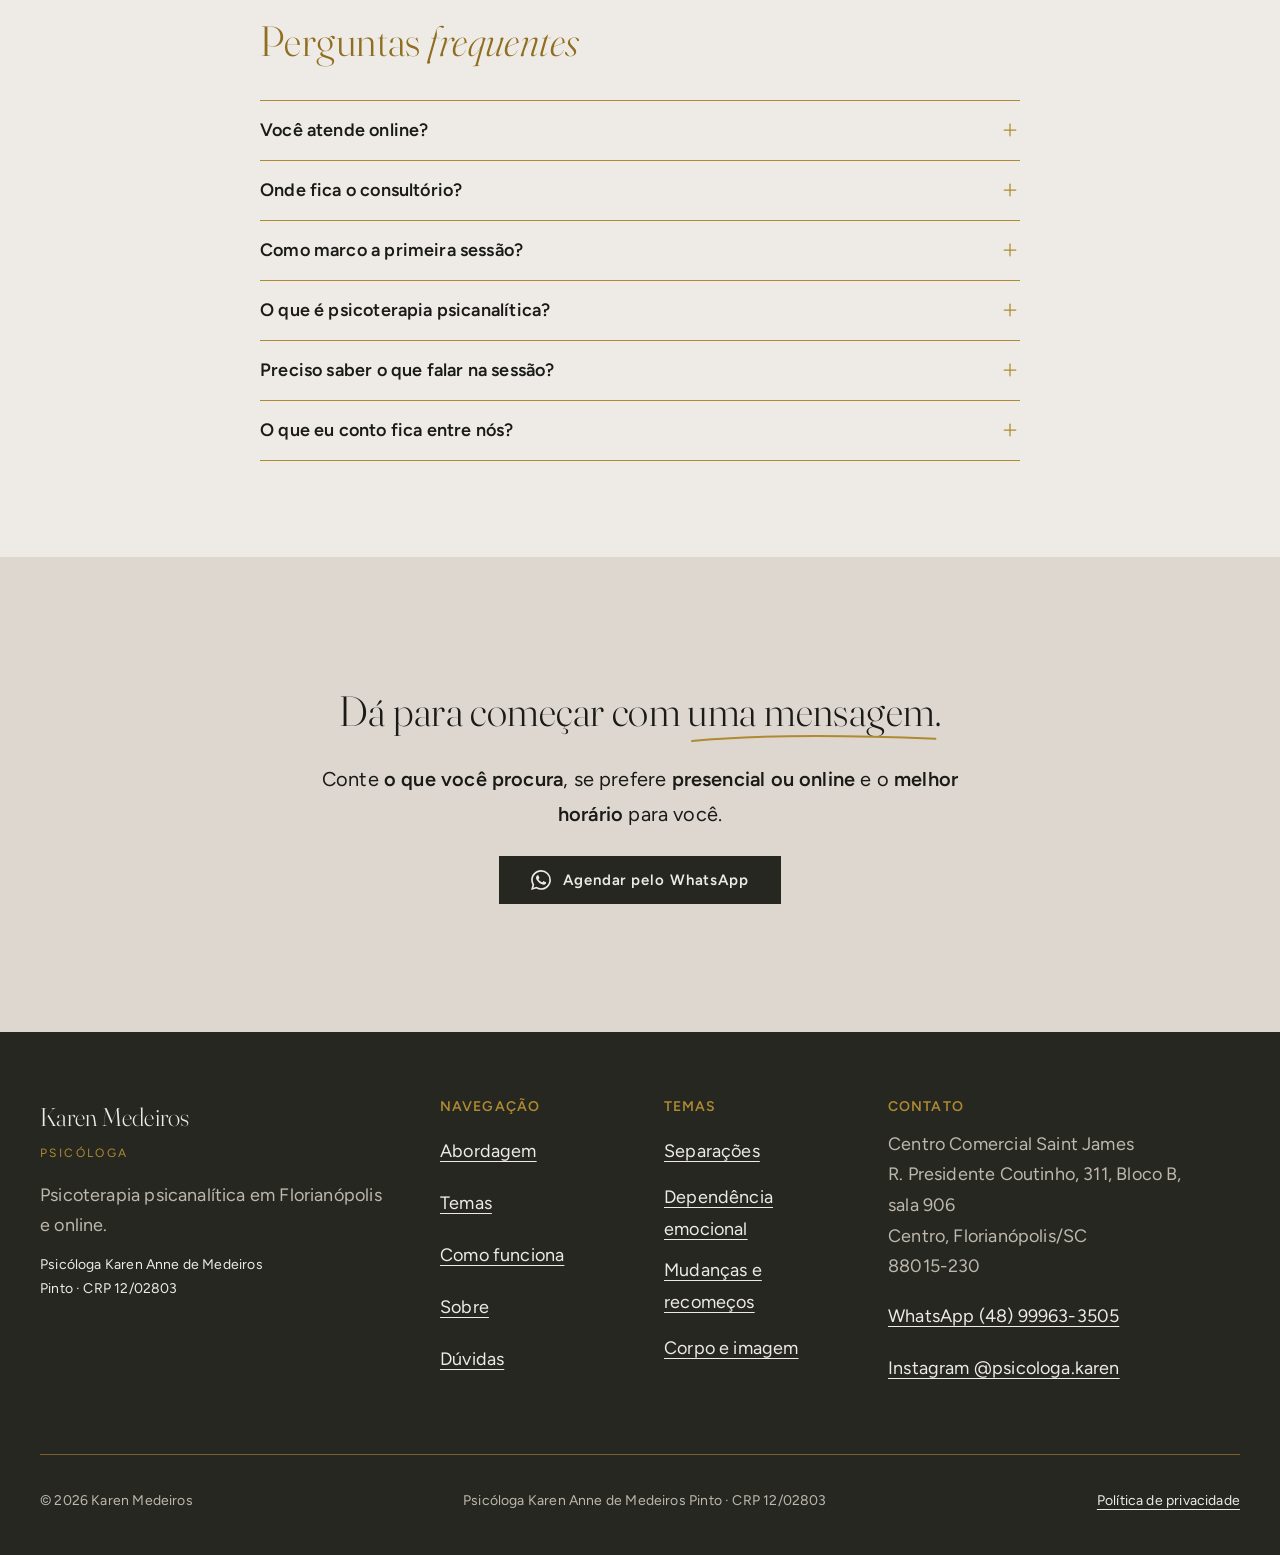
==== commit 29138a0a: "Revisão via Claude Desktop 2026-10-16 14:31" ====
--- a/index.html
+++ b/index.html
@@ -454,7 +454,6 @@
         <li><a href="https://wa.me/5548999633505?text=Ol%C3%A1%2C%20Karen%21%20Vi%20seu%20site%20e%20gostaria%20de%20agendar%20uma%20sess%C3%A3o." target="_blank" rel="noopener">WhatsApp (48) 99963-3505</a></li>
         <li><a href="https://www.instagram.com/psicologa.karen/" target="_blank" rel="noopener">Instagram @psicologa.karen</a></li>
       </ul>
-      <a class="botao botao--claro" href="https://wa.me/5548999633505?text=Ol%C3%A1%2C%20Karen%21%20Vi%20seu%20site%20e%20gostaria%20de%20agendar%20uma%20sess%C3%A3o." target="_blank" rel="noopener"><svg class="icone icone--marca" width="24" height="24" fill="currentColor" aria-hidden="true" focusable="false" role="img" viewBox="0 0 24 24" xmlns="http://www.w3.org/2000/svg"><path d="M17.472 14.382c-.297-.149-1.758-.867-2.03-.967-.273-.099-.471-.148-.67.15-.197.297-.767.966-.94 1.164-.173.199-.347.223-.644.075-.297-.15-1.255-.463-2.39-1.475-.883-.788-1.48-1.761-1.653-2.059-.173-.297-.018-.458.13-.606.134-.133.298-.347.446-.52.149-.174.198-.298.298-.497.099-.198.05-.371-.025-.52-.075-.149-.669-1.612-.916-2.207-.242-.579-.487-.5-.669-.51-.173-.008-.371-.01-.57-.01-.198 0-.52.074-.792.372-.272.297-1.04 1.016-1.04 2.479 0 1.462 1.065 2.875 1.213 3.074.149.198 2.096 3.2 5.077 4.487.709.306 1.262.489 1.694.625.712.227 1.36.195 1.871.118.571-.085 1.758-.719 2.006-1.413.248-.694.248-1.289.173-1.413-.074-.124-.272-.198-.57-.347m-5.421 7.403h-.004a9.87 9.87 0 01-5.031-1.378l-.361-.214-3.741.982.998-3.648-.235-.374a9.86 9.86 0 01-1.51-5.26c.001-5.45 4.436-9.884 9.888-9.884 2.64 0 5.122 1.03 6.988 2.898a9.825 9.825 0 012.893 6.994c-.003 5.45-4.437 9.884-9.885 9.884m8.413-18.297A11.815 11.815 0 0012.05 0C5.495 0 .16 5.335.157 11.892c0 2.096.547 4.142 1.588 5.945L.057 24l6.305-1.654a11.882 11.882 0 005.683 1.448h.005c6.554 0 11.89-5.335 11.893-11.893a11.821 11.821 0 00-3.48-8.413Z"/></svg>Agendar pelo WhatsApp</a>
     </div>
   </div>
   <div class="container rodape__legal">
--- a/assets/css/style.css
+++ b/assets/css/style.css
@@ -80,34 +80,45 @@
 .texto p, .apoio { max-width: 32em; }
 .identificacao { font-size: 0.875rem; line-height: 1.6; color: var(--text-suave); }
 
-/* Botões: um desenho só, raio 0. 15/10 (Armin): borda 1px na mesma cor do texto e do ícone, moldura menor (48px), texto igual */
+/* Botões (15/10, Armin): bloco carvão sem borda, texto linho, ícone do WhatsApp em dourado. Raio 0. 48px.
+   Hover: fundo dourado escuro, ícone linho. Sobre carvão (.botao--claro): inverte (fundo linho, texto carvão, ícone dourado). */
 .botao {
-  display: inline-flex; align-items: center; justify-content: center; gap: var(--space-2);
+  display: inline-flex; align-items: center; justify-content: center; gap: var(--space-3);
   min-height: 48px;
-  padding: var(--space-3) var(--space-5);
-  border: 1px solid var(--accent-texto);
+  padding: var(--space-3) var(--space-6);
+  border: 0;
   border-radius: var(--raio);
-  background: transparent;
-  color: var(--accent-texto);
+  background: var(--carvao);
+  color: var(--linho);
   font-family: var(--font-texto);
-  font-size: 1rem; font-weight: 600; line-height: 1.2; letter-spacing: 0.04em;
+  font-size: 0.9375rem; font-weight: 600; line-height: 1.2; letter-spacing: 0.06em;
   text-decoration: none; white-space: nowrap;
-  transition: background-color 0.15s linear, color 0.15s linear, border-color 0.15s linear;
-}
-.botao:hover, .botao:focus-visible { background: var(--ouro); color: var(--carvao); }
-.botao--claro { border-color: var(--ouro); color: var(--text-claro); }
-.botao--claro:hover, .botao--claro:focus-visible { background: var(--ouro); color: var(--carvao); }
+  transition: background-color 0.2s ease, color 0.2s ease;
+}
+/* 16/10 (Armin): ícone branco como o texto; hover sem troca de cor (só um tom mais claro de carvão) */
+.botao .icone { color: var(--linho); }
+.botao:hover, .botao:focus-visible { background: #33342C; color: var(--linho); }
+.botao--claro { background: var(--linho); color: var(--carvao); }
+.botao--claro .icone { color: var(--carvao); }
+.botao--claro:hover, .botao--claro:focus-visible { background: #FFFFFF; color: var(--carvao); }
 @media (max-width: 399px) {
   .botao { padding-inline: var(--space-5); white-space: normal; text-align: center; }
 }
 
-.link {
-  display: inline-flex; align-items: center; gap: var(--space-2);
+/* Link editorial (15/10, Armin): texto dourado escuro, fio dourado de 1px embaixo que cresce no hover */
+.link, .link-seta {
+  position: relative; display: inline-flex; align-items: center; gap: var(--space-2);
   min-height: var(--toque-min);
   color: var(--accent-texto);
-  font-weight: 600;
-  text-decoration: underline; text-underline-offset: 4px; text-decoration-thickness: 1px;
-}
+  font-weight: 600; letter-spacing: 0.02em;
+  text-decoration: none;
+}
+.link::after, .link-seta::after {
+  content: ""; position: absolute; left: 0; bottom: calc(50% - 0.95em); height: 1px; width: 100%;
+  background: var(--ouro); transform: scaleX(0.35); transform-origin: left; transition: transform 0.3s ease;
+}
+.link:hover::after, .link:focus-visible::after, .link-seta:hover::after, .link-seta:focus-visible::after { transform: scaleX(1); }
+.sobre .link::after { background: var(--ouro); }
 .link .icone, address .icone, summary .icone { width: var(--icone-linha); height: var(--icone-linha); }
 .acoes { display: flex; flex-wrap: wrap; align-items: center; gap: var(--space-4) var(--space-5); }
 
@@ -149,7 +160,7 @@
 }
 @media (max-width: 899px) { .cabecalho__cta-extra { display: none; } }
 @media (max-width: 339px) { .cabecalho__cta .icone { display: none; } }
-@media (min-width: 900px) { .cabecalho__cta { min-height: 48px; padding: var(--space-3) var(--space-5); font-size: 1rem; letter-spacing: 0.04em; } }
+@media (min-width: 900px) { .cabecalho__cta { min-height: 44px; padding: var(--space-2) var(--space-5); font-size: 0.9375rem; letter-spacing: 0.06em; } }
 .cabecalho__menu {
   display: none; place-items: center; flex-shrink: 0;
   width: 48px; height: 48px; padding: 0;
@@ -224,7 +235,7 @@
   top: var(--space-4); left: var(--space-4); right: calc(-1 * var(--space-4)); bottom: calc(-1 * var(--space-4));
   border: 1px solid var(--accent);
 }
-.heroi__foto img { width: 100%; aspect-ratio: 16 / 10; object-fit: cover; object-position: 50% 30%; border-radius: var(--raio); }
+.heroi__foto img { width: 100%; aspect-ratio: 4 / 5; object-fit: cover; object-position: 50% 20%; border-radius: var(--raio); } /* 16/10 (Armin): vertical no celular, sem cortar a cabeça */
 .heroi__base { margin-block-start: var(--space-5); }
 .heroi .apoio { margin-block-end: var(--space-5); font-size: 1rem; line-height: 1.7; }
 .heroi .link-seta { display: none; }
@@ -232,11 +243,7 @@
 .heroi__fecho { margin-block-start: var(--space-8); }
 .heroi__fecho .divisoria { padding-block: 0; gap: var(--space-4); }
 .heroi__fecho .divisoria__fio { min-width: var(--space-6); }
-.link-seta {
-  display: inline-flex; align-items: center; gap: var(--space-2); min-height: 56px;
-  font-weight: 600; font-size: 1rem; letter-spacing: 0.02em; color: var(--accent-texto);
-  text-decoration: underline; text-underline-offset: 6px; text-decoration-thickness: 1px;
-}
+.link-seta { min-height: 48px; font-size: 1rem; }
 .link-seta .icone { width: var(--icone-linha); height: var(--icone-linha); transition: transform 0.3s ease; }
 .link-seta:hover .icone, .link-seta:focus-visible .icone { transform: translateY(3px); }
 @media (min-width: 900px) {
@@ -523,11 +530,11 @@
 /* Botão fixo de WhatsApp (celular): mesmo desenho dos botões, preenchido */
 .whatsapp-fixo {
   border-radius: var(--raio);
-  background: var(--ouro-texto); color: var(--linho);
-  font-family: var(--font-texto); font-size: 1rem; font-weight: 600; letter-spacing: 0.04em;
-  border: 1px solid var(--ouro-texto);
-}
-.whatsapp-fixo .icone { width: var(--icone-linha); height: var(--icone-linha); }
+  background: var(--carvao); color: var(--linho);
+  font-family: var(--font-texto); font-size: 0.9375rem; font-weight: 600; letter-spacing: 0.06em;
+  border: 0;
+}
+.whatsapp-fixo .icone { width: var(--icone-linha); height: var(--icone-linha); color: var(--linho); }
 
 /* Páginas internas (política, 404): o cabeçalho é absoluto, então o conteúdo desce a altura dele */
 .pagina { padding-top: calc(var(--header-h) + var(--space-8)); }
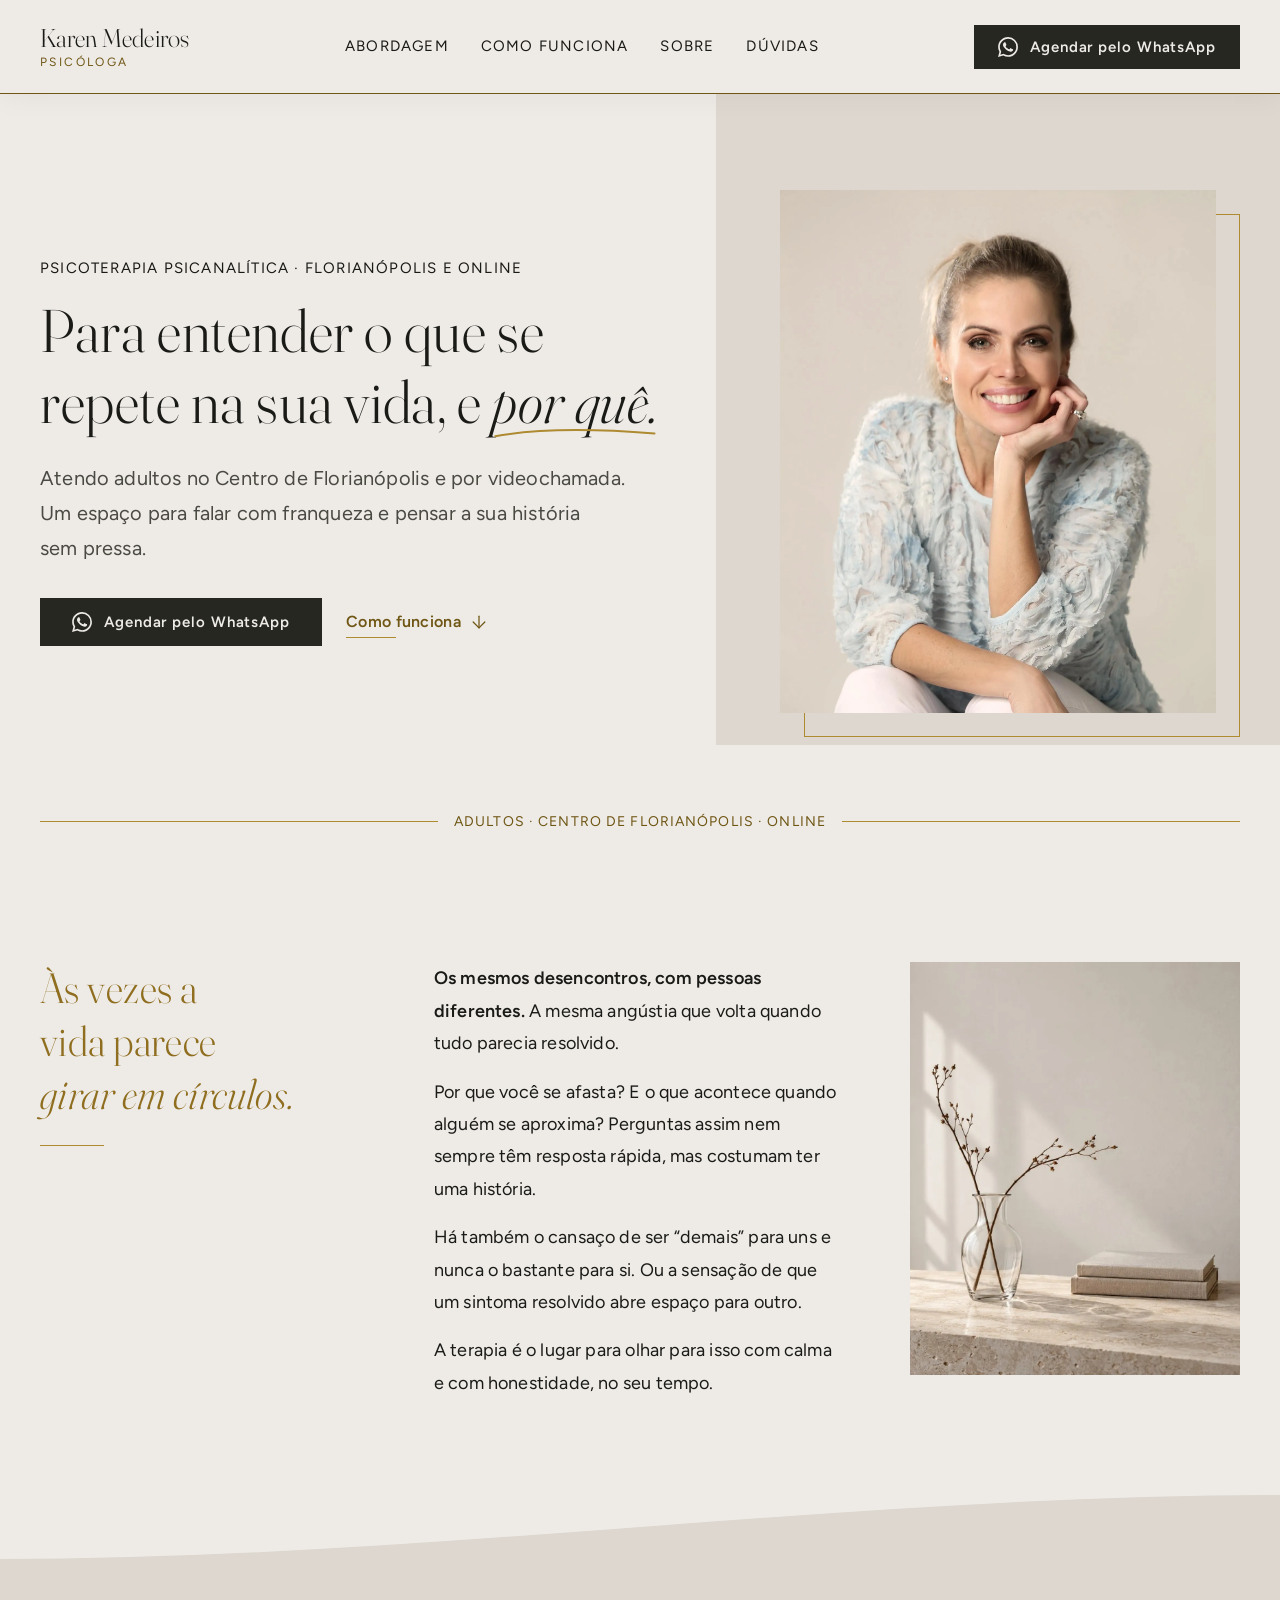
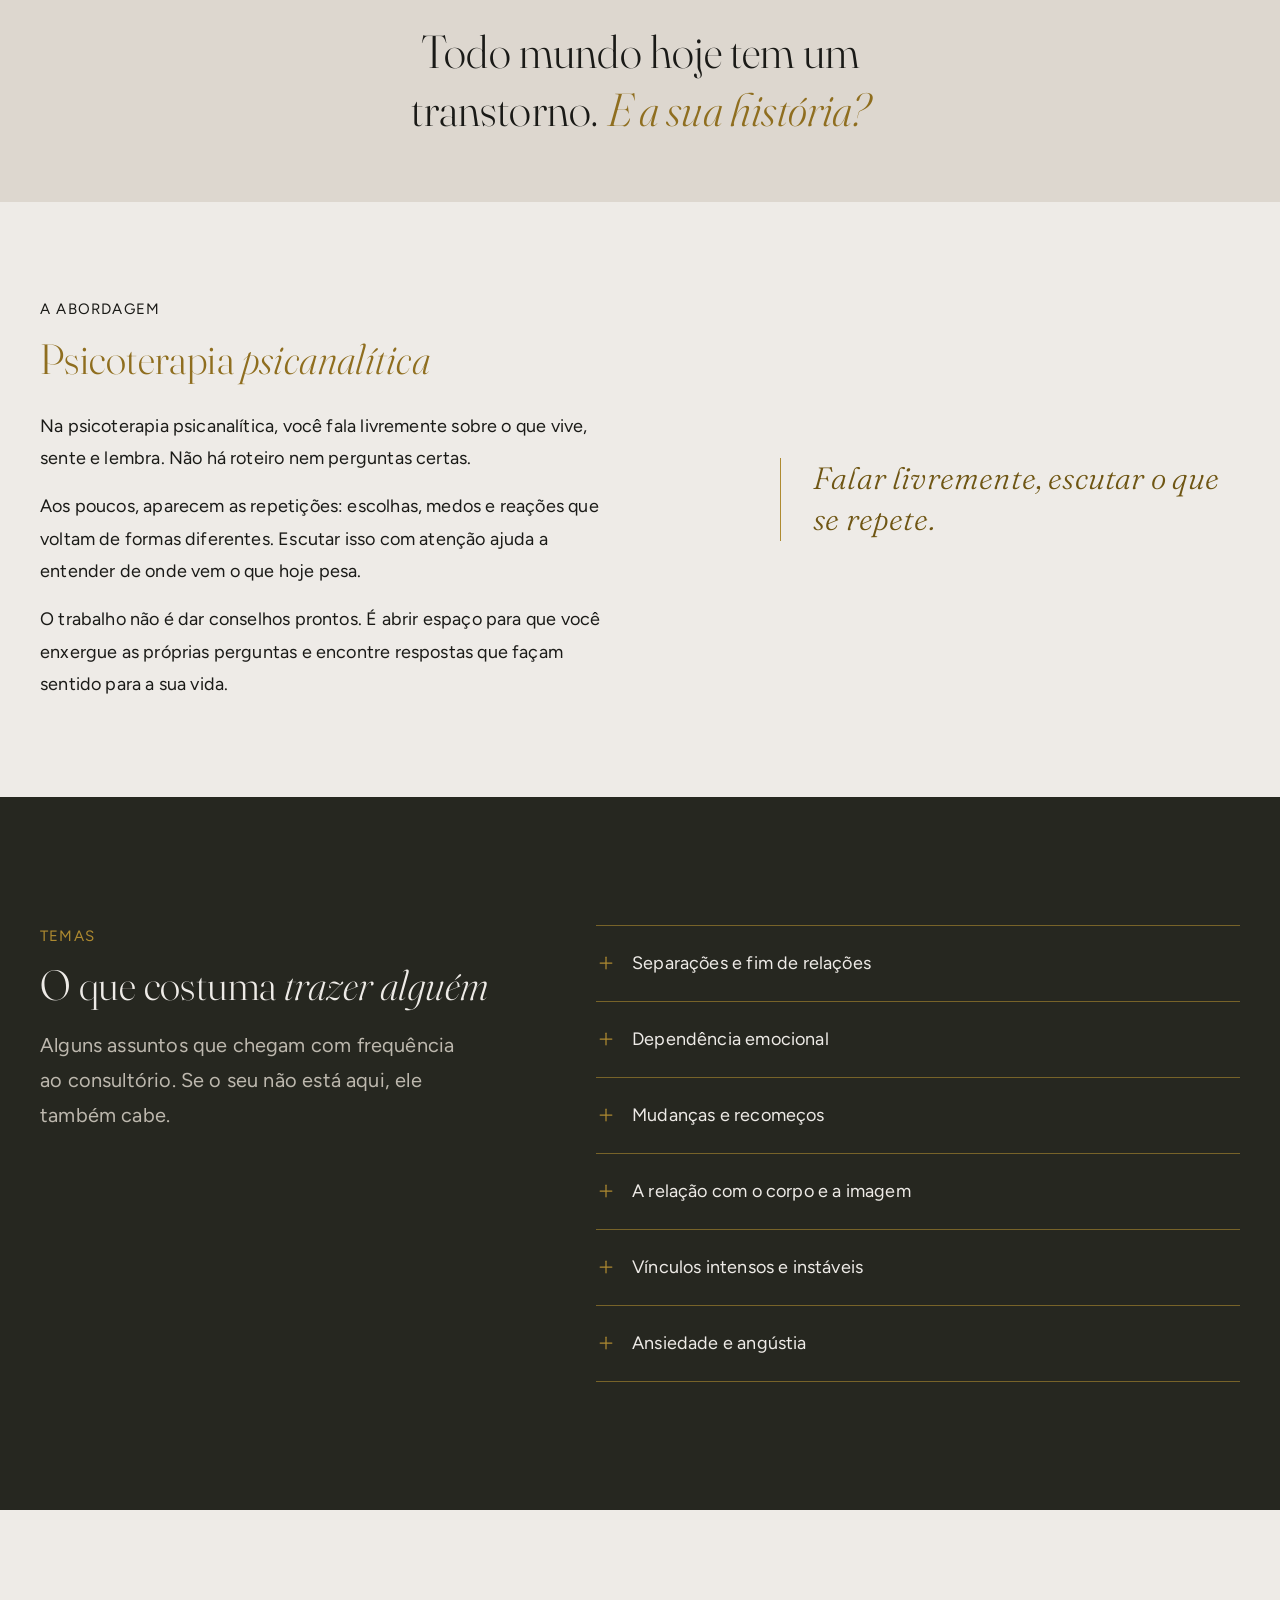
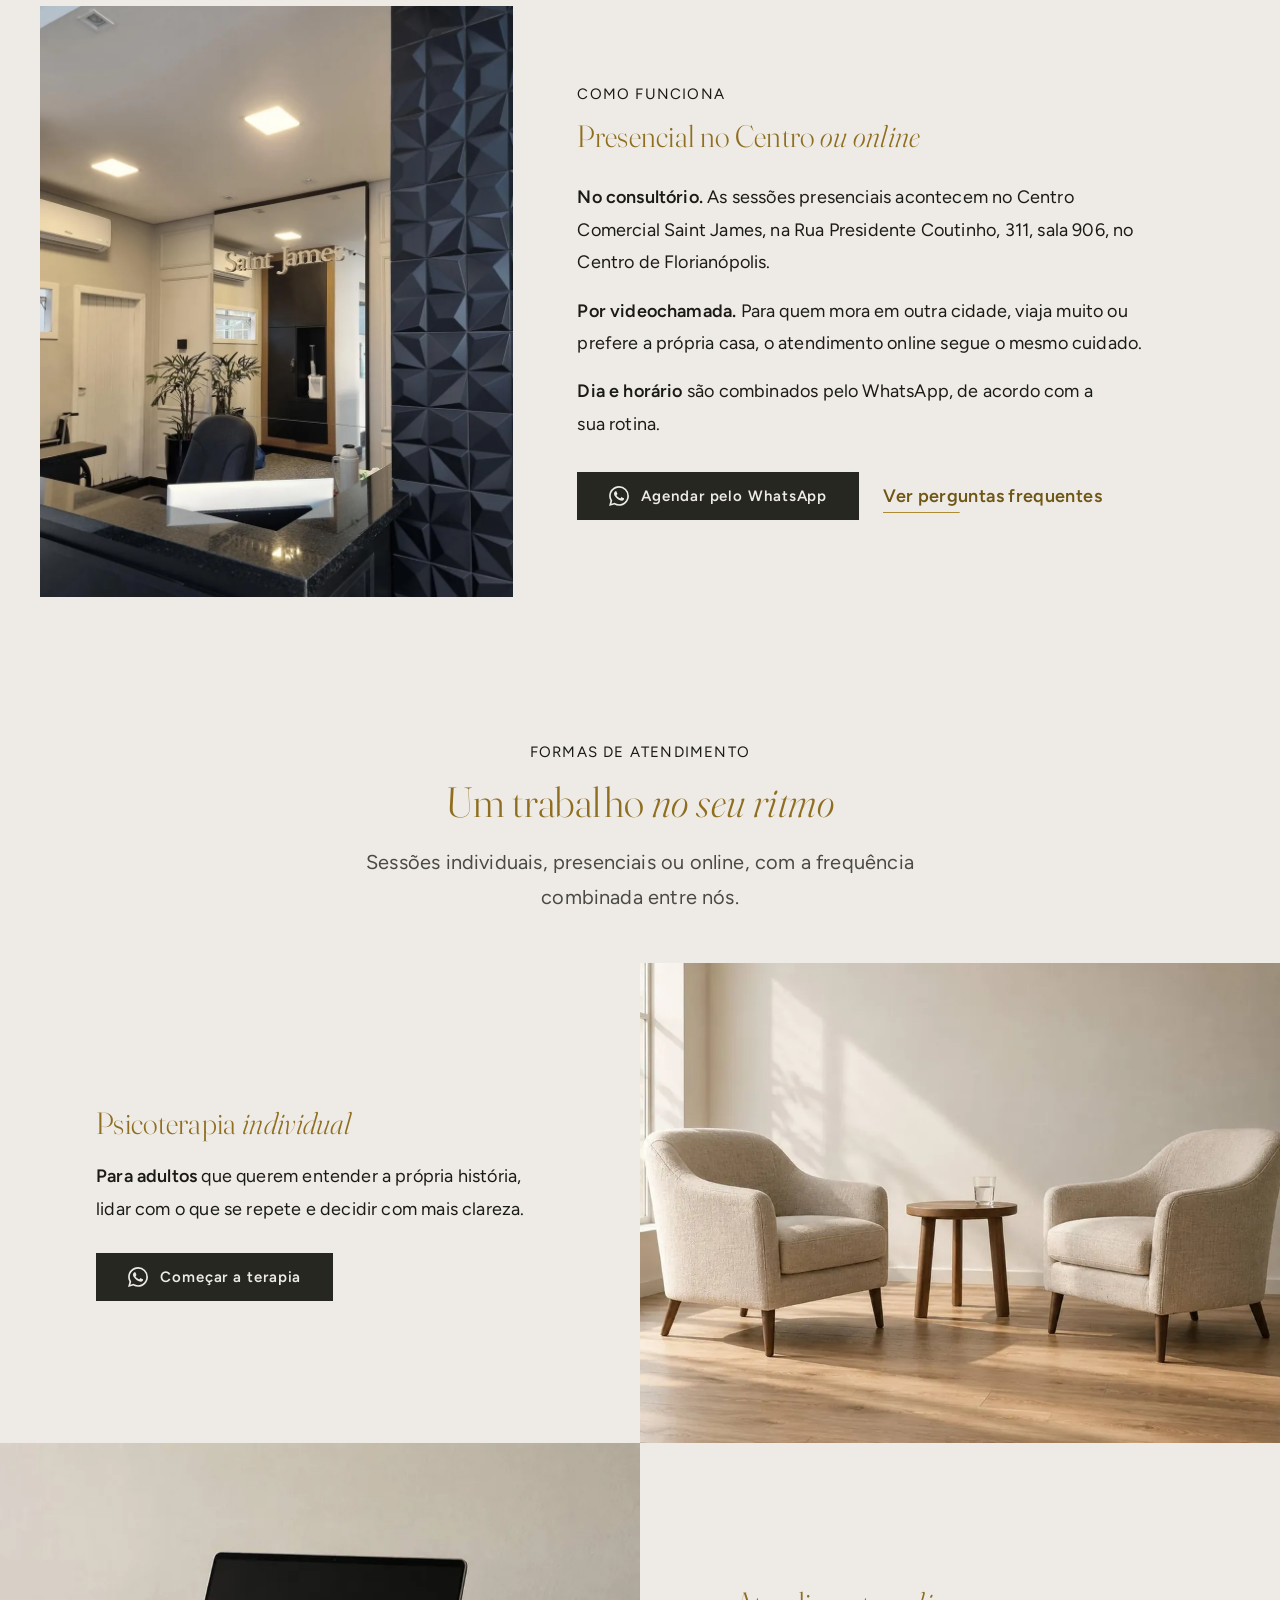
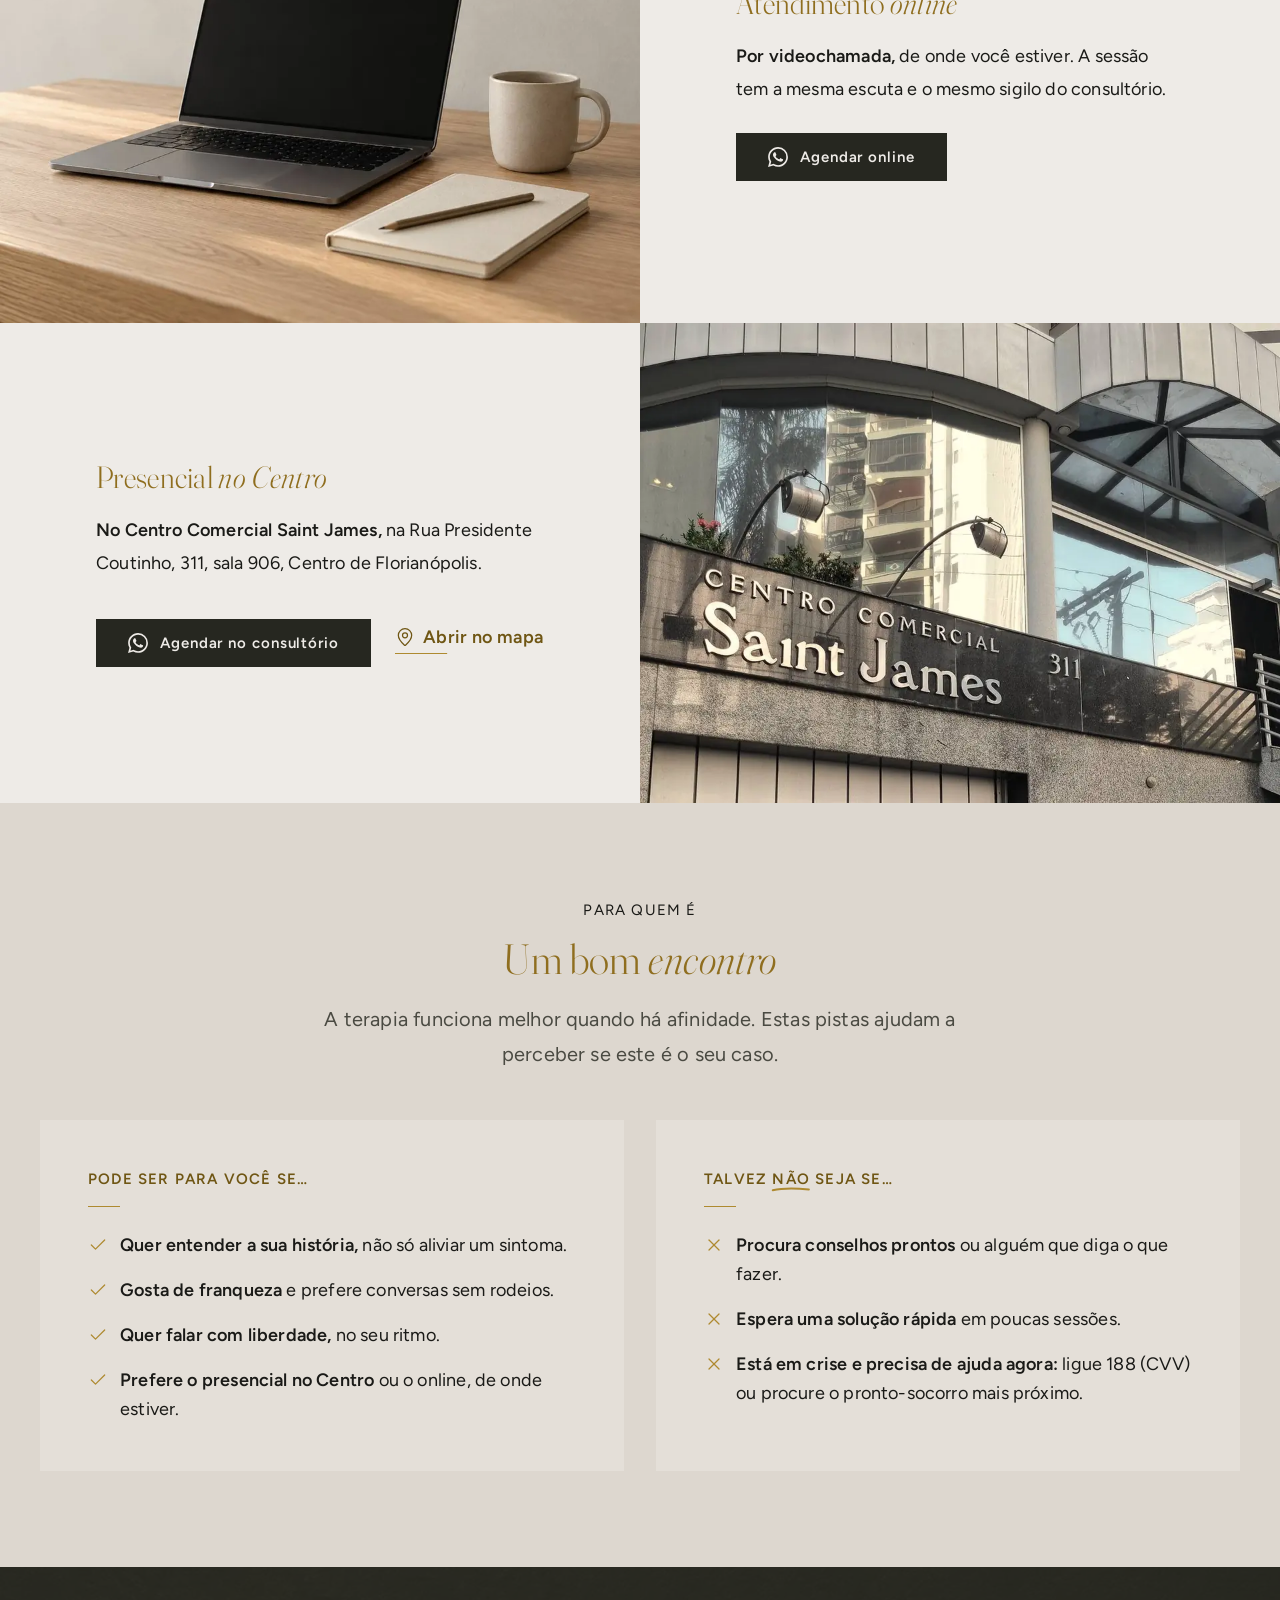
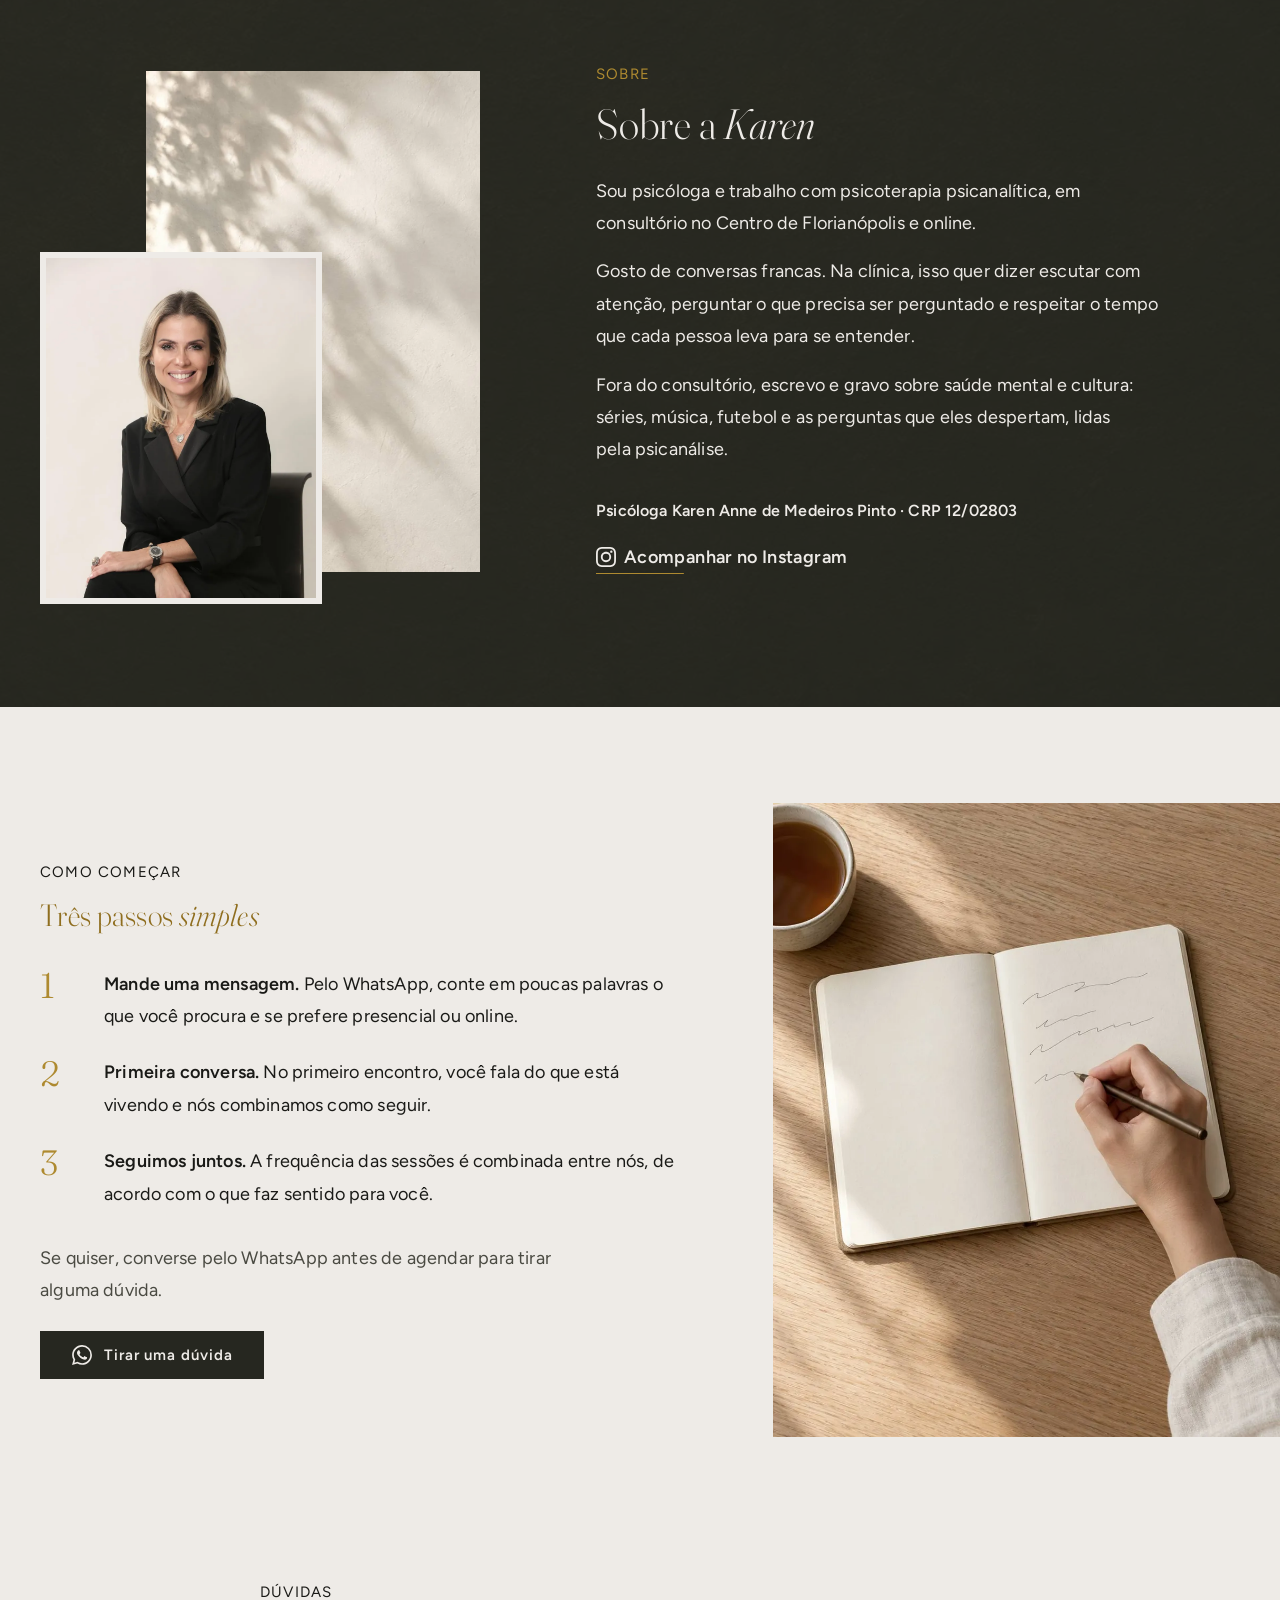
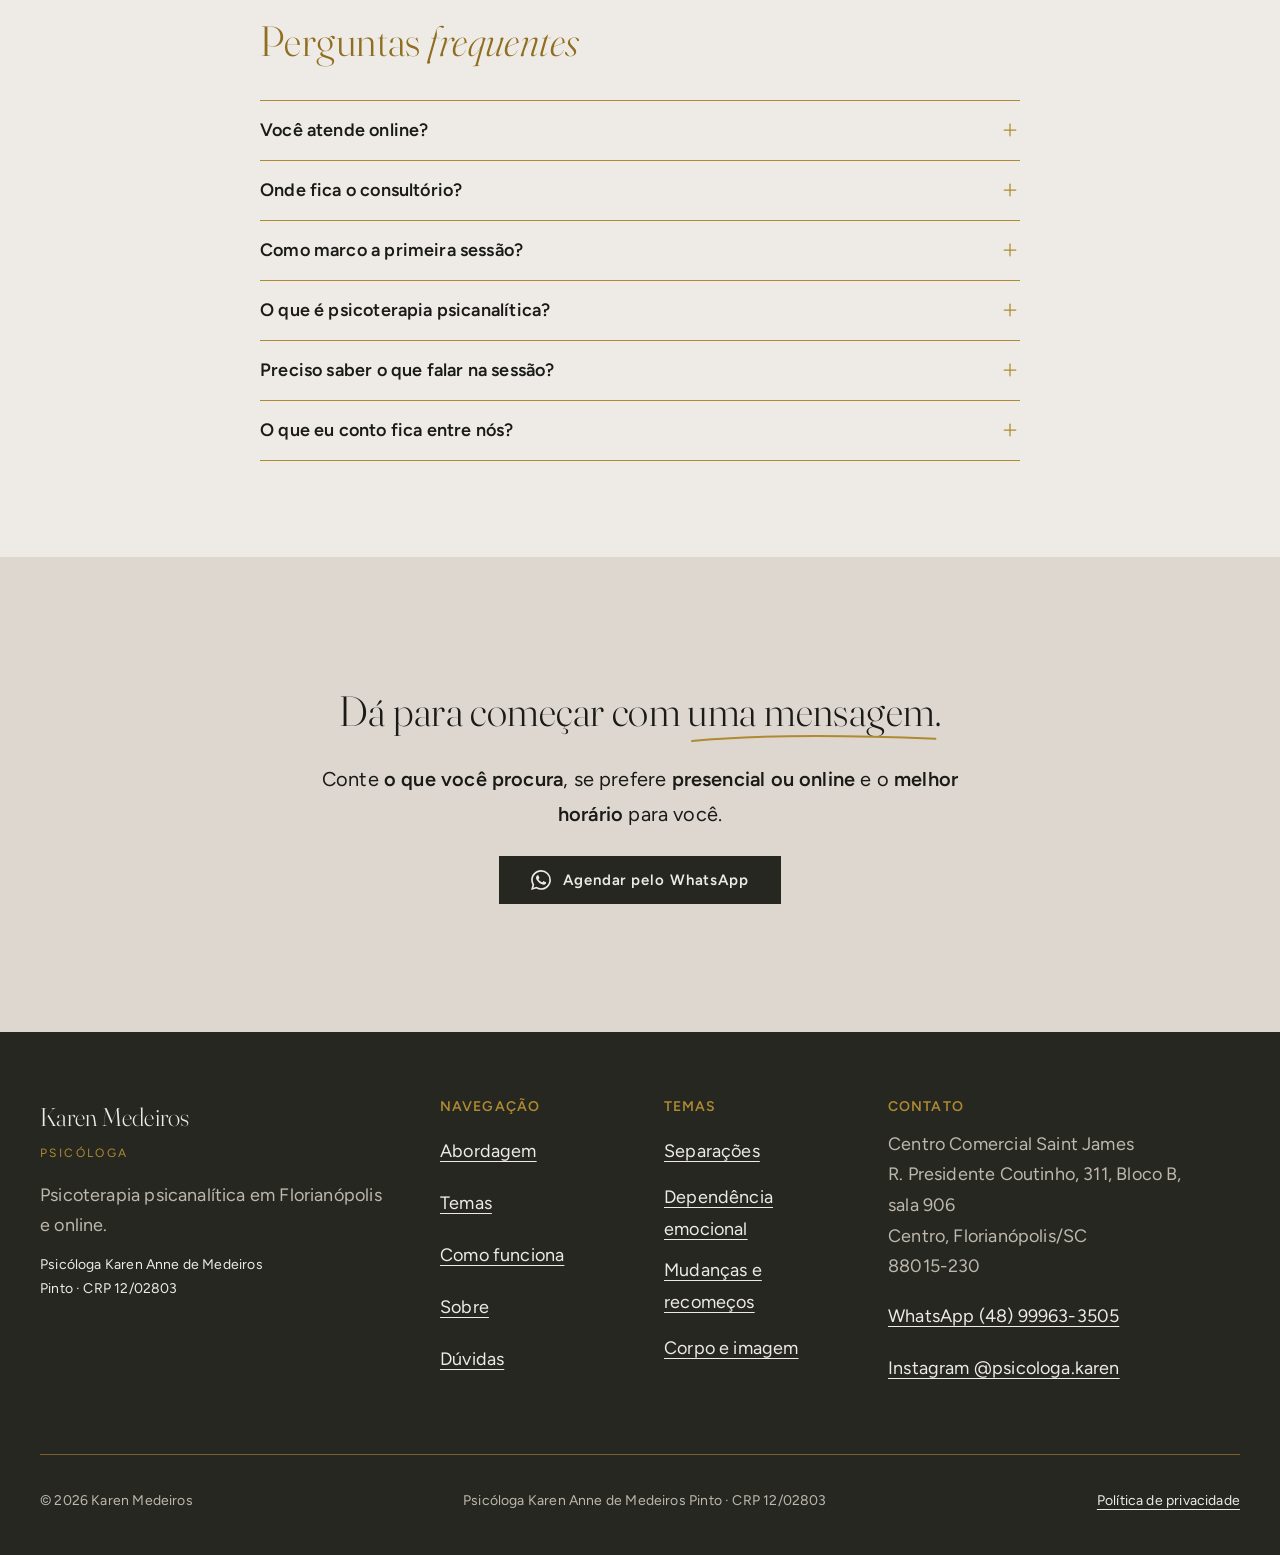
==== commit f6913fd5: "Revisão via Claude Desktop 2026-10-19 15:05" ====
--- a/index.html
+++ b/index.html
@@ -17,10 +17,9 @@
 <link rel="preconnect" href="https://fonts.googleapis.com">
 <link rel="preconnect" href="https://fonts.gstatic.com" crossorigin>
 <link href="https://fonts.googleapis.com/css2?family=Fraunces:ital,opsz,wght@0,9..144,300;1,9..144,300&family=Figtree:wght@400;600&display=swap" rel="stylesheet">
+<link rel="preload" as="image" media="(max-width: 899px)" imagesrcset="assets/img/heroi-karen-480.webp 480w, assets/img/heroi-karen-960.webp 960w" imagesizes="100vw">
 <link rel="stylesheet" href="assets/css/base.css">
 <link rel="stylesheet" href="assets/css/style.css">
-
-<link rel="preload" as="image" href="assets/img/heroi-karen.webp">
 <script type="application/ld+json">
 {
   "@context": "https://schema.org",
@@ -113,9 +112,10 @@
       </div>
       <div class="heroi__foto revelar">
         <picture>
-          <source type="image/webp" srcset="assets/img/heroi-karen.webp">
-          <img src="assets/img/heroi-karen.jpg" width="1600" height="2000" alt="Karen Medeiros, psicóloga, sorrindo, sentada com a mão apoiada no queixo, de suéter azul-claro" fetchpriority="high">
-        </picture>
+  <source type="image/webp" media="(max-width: 899px)" srcset="assets/img/heroi-karen-480.webp 480w, assets/img/heroi-karen-960.webp 960w" sizes="100vw">
+  <source type="image/webp" srcset="assets/img/heroi-karen-960.webp 960w, assets/img/heroi-karen-1600.webp 1600w" sizes="100vw">
+  <img src="assets/img/heroi-karen-960.jpg" width="1600" height="2000" alt="Karen Medeiros, psicóloga, sorrindo, sentada com a mão apoiada no queixo, de suéter azul-claro" decoding="async" fetchpriority="high">
+</picture>
       </div>
       <div class="heroi__base revelar">
         <p class="apoio">Atendo adultos no Centro de Florianópolis e por videochamada. Um espaço para falar com franqueza e pensar a sua história sem pressa.</p>
@@ -150,9 +150,10 @@
       </div>
       <div class="midia empatia__foto revelar">
         <picture>
-          <source type="image/webp" srcset="assets/img/natureza-morta-abordagem.webp">
-          <img src="assets/img/natureza-morta-abordagem.jpg" width="1200" height="1500" loading="lazy" alt="Vaso de vidro com galhos secos e dois livros sobre uma mesa de pedra, à luz da janela">
-        </picture>
+  <source type="image/webp" media="(max-width: 899px)" srcset="assets/img/natureza-morta-abordagem-480.webp 480w, assets/img/natureza-morta-abordagem-960.webp 960w" sizes="100vw">
+  <source type="image/webp" srcset="assets/img/natureza-morta-abordagem-960.webp 960w" sizes="50vw">
+  <img src="assets/img/natureza-morta-abordagem-960.jpg" width="1200" height="1500" alt="Vaso de vidro com galhos secos e dois livros sobre uma mesa de pedra, à luz da janela" decoding="async">
+</picture>
       </div>
     </div>
   </section>
@@ -205,9 +206,10 @@
     <div class="container funciona__grade">
       <div class="midia funciona__foto revelar">
         <picture>
-          <source type="image/webp" srcset="assets/img/como-funciona-recepcao.webp">
-          <img src="assets/img/como-funciona-recepcao.jpg" width="1200" height="1500" loading="lazy" alt="Recepção do Centro Comercial Saint James, onde fica o consultório, com o letreiro do prédio ao fundo">
-        </picture>
+  <source type="image/webp" media="(max-width: 899px)" srcset="assets/img/como-funciona-recepcao-480.webp 480w, assets/img/como-funciona-recepcao-960.webp 960w" sizes="100vw">
+  <source type="image/webp" srcset="assets/img/como-funciona-recepcao-960.webp 960w" sizes="50vw">
+  <img src="assets/img/como-funciona-recepcao-960.jpg" width="1200" height="1500" alt="Recepção do Centro Comercial Saint James, onde fica o consultório, com o letreiro do prédio ao fundo" decoding="async">
+</picture>
       </div>
       <div class="funciona__texto">
         <p class="rotulo">Como funciona</p>
@@ -242,9 +244,10 @@
         </div>
         <div class="tabuleiro__foto revelar">
           <picture>
-            <source type="image/webp" srcset="assets/img/atendimento-individual.webp">
-            <img src="assets/img/atendimento-individual.jpg" width="1200" height="900" loading="lazy" alt="Duas poltronas de linho frente a frente, com uma mesinha e um copo d’água, à luz da janela">
-          </picture>
+  <source type="image/webp" media="(max-width: 899px)" srcset="assets/img/atendimento-individual-480.webp 480w, assets/img/atendimento-individual-960.webp 960w" sizes="100vw">
+  <source type="image/webp" srcset="assets/img/atendimento-individual-960.webp 960w" sizes="50vw">
+  <img src="assets/img/atendimento-individual-960.jpg" width="1200" height="900" alt="Duas poltronas de linho frente a frente, com uma mesinha e um copo d’água, à luz da janela" decoding="async" loading="lazy">
+</picture>
         </div>
       </div>
       <div class="tabuleiro__par tabuleiro__par--invertido">
@@ -255,9 +258,10 @@
         </div>
         <div class="tabuleiro__foto revelar">
           <picture>
-            <source type="image/webp" srcset="assets/img/atendimento-online.webp">
-            <img src="assets/img/atendimento-online.jpg" width="1200" height="900" loading="lazy" alt="Notebook aberto, com a tela apagada, sobre uma mesa de madeira, com caneca e caderno ao lado">
-          </picture>
+  <source type="image/webp" media="(max-width: 899px)" srcset="assets/img/atendimento-online-480.webp 480w, assets/img/atendimento-online-960.webp 960w" sizes="100vw">
+  <source type="image/webp" srcset="assets/img/atendimento-online-960.webp 960w" sizes="50vw">
+  <img src="assets/img/atendimento-online-960.jpg" width="1200" height="900" alt="Notebook aberto, com a tela apagada, sobre uma mesa de madeira, com caneca e caderno ao lado" decoding="async" loading="lazy">
+</picture>
         </div>
       </div>
 
@@ -272,9 +276,10 @@
         </div>
         <div class="tabuleiro__foto revelar">
           <picture>
-            <source type="image/webp" srcset="assets/img/atendimento-presencial-fachada.webp">
-            <img src="assets/img/atendimento-presencial-fachada.jpg" width="1200" height="900" loading="lazy" alt="Fachada do Centro Comercial Saint James, número 311 da Rua Presidente Coutinho">
-          </picture>
+  <source type="image/webp" media="(max-width: 899px)" srcset="assets/img/atendimento-presencial-fachada-480.webp 480w, assets/img/atendimento-presencial-fachada-960.webp 960w" sizes="100vw">
+  <source type="image/webp" srcset="assets/img/atendimento-presencial-fachada-960.webp 960w" sizes="50vw">
+  <img src="assets/img/atendimento-presencial-fachada-960.jpg" width="1200" height="900" alt="Fachada do Centro Comercial Saint James, número 311 da Rua Presidente Coutinho" decoding="async" loading="lazy">
+</picture>
         </div>
       </div>
     </div>
@@ -314,23 +319,26 @@
   <section class="secao sobre" id="sobre">
     <div class="sobre__fundo" aria-hidden="true">
       <picture>
-        <source type="image/webp" srcset="assets/img/sobre-textura.webp">
-        <img src="assets/img/sobre-textura.jpg" width="1600" height="1067" loading="lazy" alt="">
-      </picture>
+  <source type="image/webp" media="(max-width: 899px)" srcset="assets/img/sobre-textura-480.webp 480w, assets/img/sobre-textura-960.webp 960w" sizes="100vw">
+  <source type="image/webp" srcset="assets/img/sobre-textura-960.webp 960w, assets/img/sobre-textura-1600.webp 1600w" sizes="50vw">
+  <img src="assets/img/sobre-textura-960.jpg" width="1600" height="1067" alt="" decoding="async" loading="lazy">
+</picture>
     </div>
     <div class="container sobre__grade">
       <div class="sobre__fotos revelar">
         <div class="sobre__painel">
           <picture>
-            <source type="image/webp" srcset="assets/img/sobre-painel-folhas.webp">
-            <img src="assets/img/sobre-painel-folhas.jpg" width="800" height="1195" loading="lazy" alt="">
-          </picture>
+  <source type="image/webp" media="(max-width: 899px)" srcset="assets/img/sobre-painel-folhas-480.webp 480w, assets/img/sobre-painel-folhas-960.webp 960w" sizes="100vw">
+  <source type="image/webp" srcset="assets/img/sobre-painel-folhas-960.webp 960w" sizes="50vw">
+  <img src="assets/img/sobre-painel-folhas-960.jpg" width="800" height="1195" alt="" decoding="async" loading="lazy">
+</picture>
         </div>
         <div class="sobre__retrato">
           <picture>
-            <source type="image/webp" srcset="assets/img/sobre-karen.webp">
-            <img src="assets/img/sobre-karen.jpg" width="1200" height="1500" loading="lazy" alt="Karen Medeiros de blazer preto, sorrindo, sentada numa poltrona">
-          </picture>
+  <source type="image/webp" media="(max-width: 899px)" srcset="assets/img/sobre-karen-480.webp 480w, assets/img/sobre-karen-960.webp 960w" sizes="100vw">
+  <source type="image/webp" srcset="assets/img/sobre-karen-960.webp 960w" sizes="50vw">
+  <img src="assets/img/sobre-karen-960.jpg" width="1200" height="1500" alt="Karen Medeiros de blazer preto, sorrindo, sentada numa poltrona" decoding="async" loading="lazy">
+</picture>
         </div>
       </div>
       <div class="sobre__texto">
@@ -363,9 +371,10 @@
       </div>
       <div class="midia comecar__foto revelar">
         <picture>
-          <source type="image/webp" srcset="assets/img/passos-caderno.webp">
-          <img src="assets/img/passos-caderno.jpg" width="1200" height="1500" loading="lazy" alt="Mão escrevendo num caderno sobre a mesa, com uma xícara de chá ao lado">
-        </picture>
+  <source type="image/webp" media="(max-width: 899px)" srcset="assets/img/passos-caderno-480.webp 480w, assets/img/passos-caderno-960.webp 960w" sizes="100vw">
+  <source type="image/webp" srcset="assets/img/passos-caderno-960.webp 960w" sizes="50vw">
+  <img src="assets/img/passos-caderno-960.jpg" width="1200" height="1500" alt="Mão escrevendo num caderno sobre a mesa, com uma xícara de chá ao lado" decoding="async" loading="lazy">
+</picture>
       </div>
     </div>
   </section>
--- a/assets/css/style.css
+++ b/assets/css/style.css
@@ -227,7 +227,7 @@
 .heroi__foto { position: relative; isolation: isolate; margin-block-start: var(--space-7); } /* celular: título mais longe do painel (Armin, 15/10) */
 .heroi__foto::before {
   content: ""; position: absolute; z-index: -2; background: var(--areia);
-  top: calc(-1 * var(--space-5)); bottom: calc(-1 * var(--space-5)); left: var(--space-6); right: -50vw;
+  top: calc(-1 * var(--space-5)); bottom: calc(-1 * var(--space-5)); left: var(--space-6); right: calc(-1 * var(--space-2)); /* 16/10 (Armin): não sangra mais até a borda */
 }
 .heroi__foto picture { position: relative; display: block; margin-inline-end: var(--space-4); }
 .heroi__foto picture::after {
